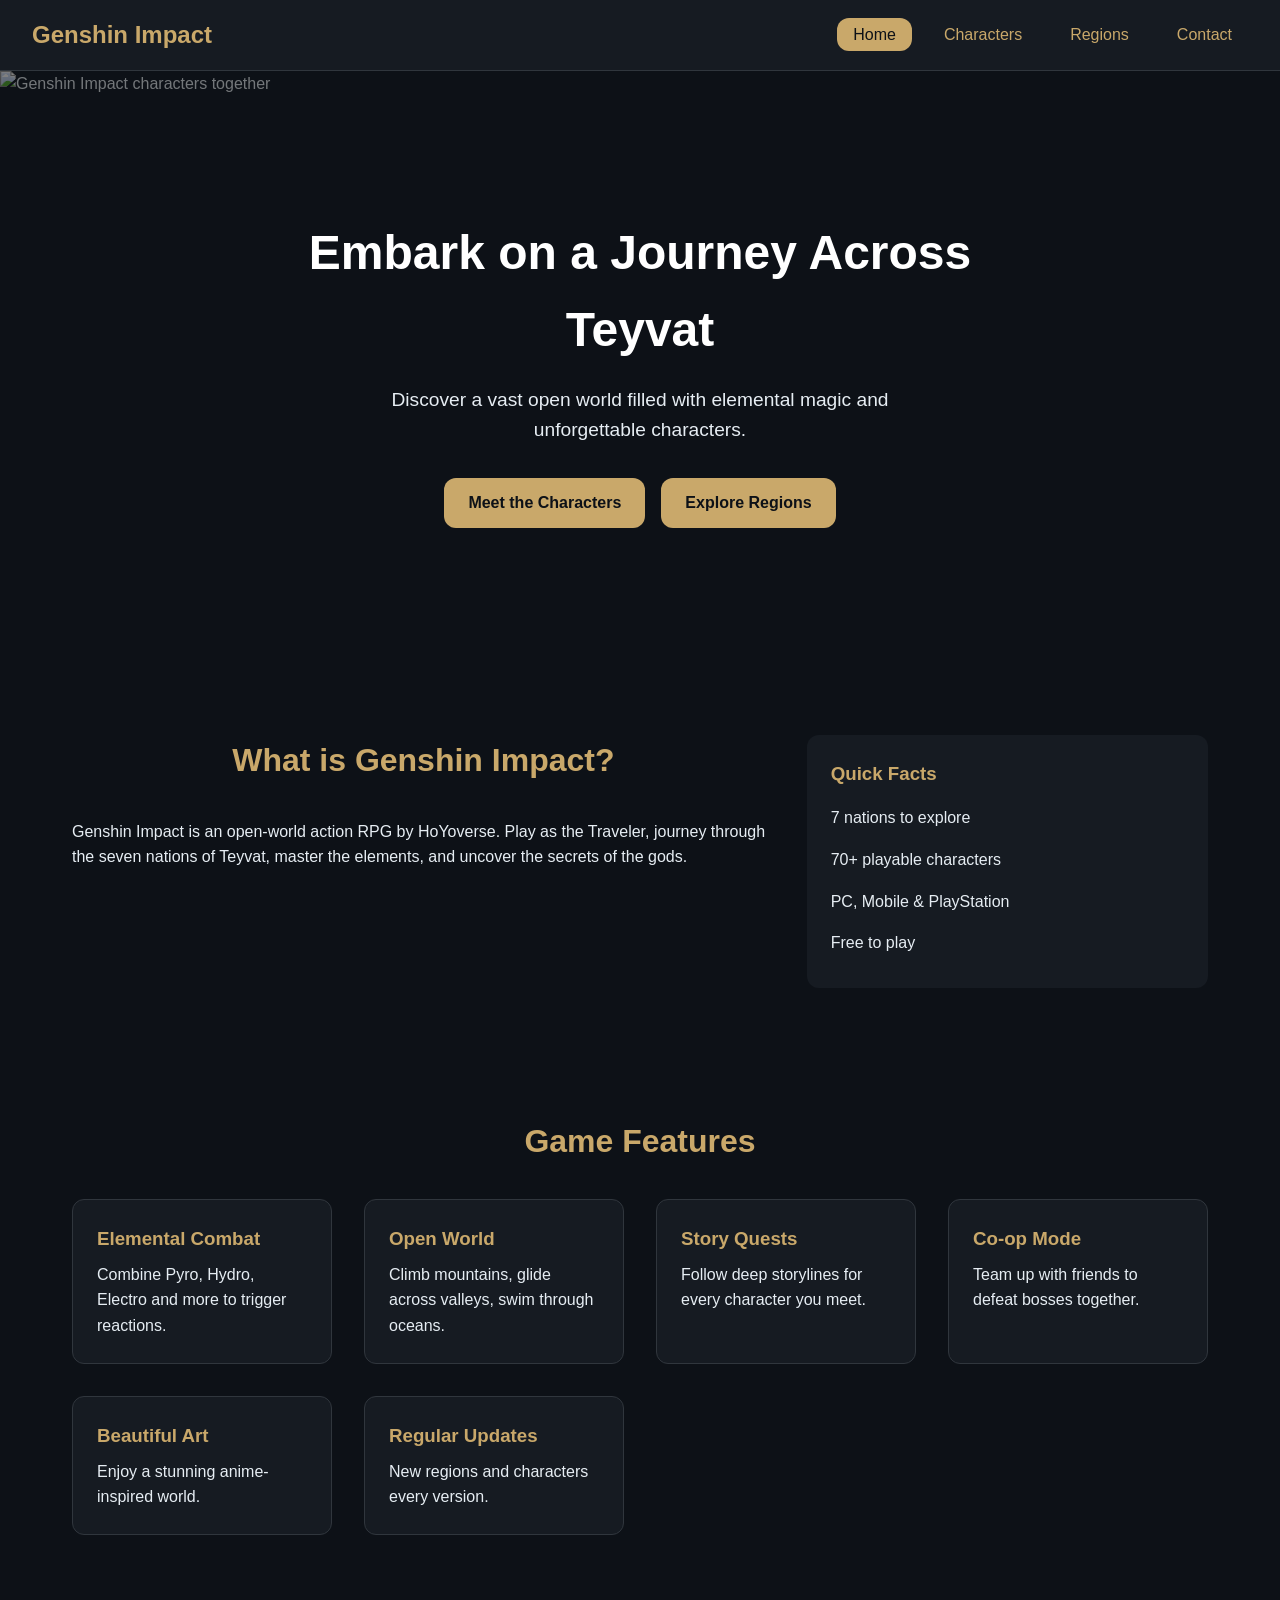
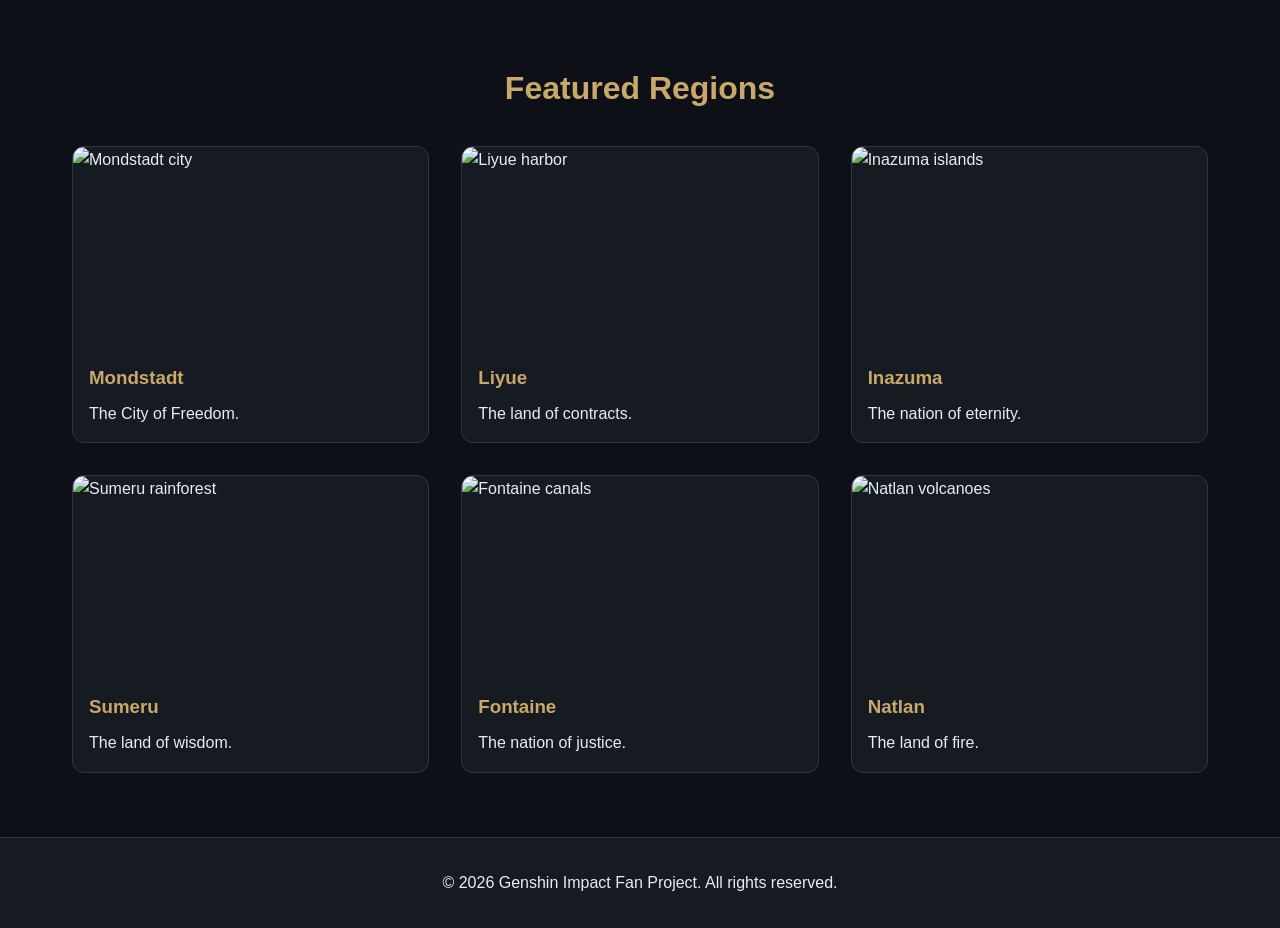
==== index.html @ 7f88b9a2 "Enhance website layout and responsiveness with new CSS styles and HTML structure" ====
<!DOCTYPE html>
<html lang="en">
<head>
  <meta charset="UTF-8" />
  <meta name="viewport" content="width=device-width, initial-scale=1.0" />
  <title>Genshin Impact — Home</title>
  <link rel="stylesheet" href="css/style.css" />
  <link rel="stylesheet" href="css/responsive.css" />
</head>
<body>

  <!-- HEADER + NAV (Flexbox #1) -->
  <header class="site-header">
    <div class="logo">Genshin Impact</div>
    <nav>
      <ul class="nav-list">
        <li><a href="index.html" class="active">Home</a></li>
        <li><a href="characters.html">Characters</a></li>
        <li><a href="regions.html">Regions</a></li>
        <li><a href="contact.html">Contact</a></li>
      </ul>
    </nav>
  </header>

  <main>

    <!-- SECTION 1: HERO (Flexbox #2) -->
    <section class="hero">
      <img src="images/banner.jpg" alt="Genshin Impact characters together" class="hero-img" />
      <div class="hero-content">
        <h1>Embark on a Journey Across Teyvat</h1>
        <p>Discover a vast open world filled with elemental magic and unforgettable characters.</p>
        <div class="hero-buttons">
          <a href="characters.html" class="btn">Meet the Characters</a>
          <a href="regions.html" class="btn">Explore Regions</a>
        </div>
      </div>
    </section>

    <!-- SECTION 2: DESCRIPTION (Article + Aside) -->
    <section class="intro">
      <article>
        <h2>What is Genshin Impact?</h2>
        <p>
          Genshin Impact is an open-world action RPG by HoYoverse. Play as the
          Traveler, journey through the seven nations of Teyvat, master the
          elements, and uncover the secrets of the gods.
        </p>
      </article>
      <aside>
        <h3>Quick Facts</h3>
        <ul>
          <li>7 nations to explore</li>
          <li>70+ playable characters</li>
          <li>PC, Mobile & PlayStation</li>
          <li>Free to play</li>
        </ul>
      </aside>
    </section>

    <!-- SECTION 3: GAME FEATURES (Grid #1 — 6 items) -->
    <section class="features">
      <h2>Game Features</h2>
      <div class="features-grid">
        <article class="card">
          <h3>Elemental Combat</h3>
          <p>Combine Pyro, Hydro, Electro and more to trigger reactions.</p>
        </article>
        <article class="card">
          <h3>Open World</h3>
          <p>Climb mountains, glide across valleys, swim through oceans.</p>
        </article>
        <article class="card">
          <h3>Story Quests</h3>
          <p>Follow deep storylines for every character you meet.</p>
        </article>
        <article class="card">
          <h3>Co-op Mode</h3>
          <p>Team up with friends to defeat bosses together.</p>
        </article>
        <article class="card">
          <h3>Beautiful Art</h3>
          <p>Enjoy a stunning anime-inspired world.</p>
        </article>
        <article class="card">
          <h3>Regular Updates</h3>
          <p>New regions and characters every version.</p>
        </article>
      </div>
    </section>

    <!-- SECTION 4: FEATURED REGIONS (Grid #2 — 6 items) -->
    <section class="regions">
      <h2>Featured Regions</h2>
      <div class="regions-grid">
        <figure class="region-card">
          <img src="images/mondstadt.jpg" alt="Mondstadt city" />
          <figcaption>
            <h3>Mondstadt</h3>
            <p>The City of Freedom.</p>
          </figcaption>
        </figure>
        <figure class="region-card">
          <img src="images/liyue.jpg" alt="Liyue harbor" />
          <figcaption>
            <h3>Liyue</h3>
            <p>The land of contracts.</p>
          </figcaption>
        </figure>
        <figure class="region-card">
          <img src="images/inazuma.jpg" alt="Inazuma islands" />
          <figcaption>
            <h3>Inazuma</h3>
            <p>The nation of eternity.</p>
          </figcaption>
        </figure>
        <figure class="region-card">
          <img src="images/sumeru.jpg" alt="Sumeru rainforest" />
          <figcaption>
            <h3>Sumeru</h3>
            <p>The land of wisdom.</p>
          </figcaption>
        </figure>
        <figure class="region-card">
          <img src="images/fontaine.jpg" alt="Fontaine canals" />
          <figcaption>
            <h3>Fontaine</h3>
            <p>The nation of justice.</p>
          </figcaption>
        </figure>
        <figure class="region-card">
          <img src="images/natlan.jpg" alt="Natlan volcanoes" />
          <figcaption>
            <h3>Natlan</h3>
            <p>The land of fire.</p>
          </figcaption>
        </figure>
      </div>
    </section>

  </main>

  <!-- FOOTER -->
  <footer class="site-footer">
    <p>&copy; 2026 Genshin Impact Fan Project. All rights reserved.</p>
  </footer>

</body>
</html>
---- css/style.css ----
/*home*/
/* Box model */
*,
*::before,
*::after {
  box-sizing: border-box;
  margin: 0;
  padding: 0;
}

:root {
  --bg: #0d1117;
  --surface: #161b22;
  --primary: #c9a86a;
  --text: #e6edf3;
  --radius: 12px;
}

body {
  font-family: 'Segoe UI', sans-serif;
  background: var(--bg);
  color: var(--text);
  line-height: 1.6;
}

img { max-width: 100%; display: block; }

a { color: var(--primary); text-decoration: none; }
a:hover, a:focus { color: #4a9eff; outline: 2px solid #4a9eff; outline-offset: 2px; }

h2 { font-size: 2rem; text-align: center; margin-bottom: 2rem; color: var(--primary); }
h3 { color: var(--primary); margin-bottom: 0.5rem; }

/* HEADER + NAV (Flexbox #1) */
.site-header {
  display: flex;
  justify-content: space-between;
  align-items: center;
  flex-wrap: wrap;
  gap: 1rem;
  padding: 1rem 2rem;
  background: var(--surface);
  border-bottom: 1px solid #30363d;
}

.logo { font-size: 1.5rem; font-weight: bold; color: var(--primary); }

.nav-list { display: flex; gap: 1rem; list-style: none; }

.nav-list a { padding: 0.5rem 1rem; border-radius: var(--radius); }

.nav-list a:hover, .nav-list a:focus, .nav-list a.active {
  background: var(--primary);
  color: var(--bg);
}

/* HERO (Flexbox #2) */
.hero { position: relative; max-height: 600px; overflow: hidden; }

.hero-img { width: 100%; height: 600px; object-fit: cover; filter: brightness(0.5); }

.hero-content {
  position: absolute;
  inset: 0;
  display: flex;
  flex-direction: column;
  justify-content: center;
  align-items: center;
  text-align: center;
  padding: 2rem;
}

.hero-content h1 { font-size: 3rem; color: #fff; margin-bottom: 1rem; max-width: 800px; }
.hero-content p { font-size: 1.2rem; max-width: 600px; margin-bottom: 2rem; }

.hero-buttons {
  display: flex;
  gap: 1rem;
  flex-wrap: wrap;
  justify-content: center;
}

.btn {
  display: inline-block;
  padding: 0.75rem 1.5rem;
  border-radius: var(--radius);
  font-weight: bold;
  background: var(--primary);
  color: var(--bg);
}

.btn:hover, .btn:focus { background: #4a9eff; color: #fff; }

/* INTRO (Flexbox #3) */
.intro {
  display: flex;
  gap: 2rem;
  padding: 4rem 2rem;
  max-width: 1200px;
  margin: 0 auto;
  flex-wrap: wrap;
}

.intro article { flex: 2 1 400px; }

.intro aside {
  flex: 1 1 250px;
  background: var(--surface);
  padding: 1.5rem;
  border-radius: var(--radius);
}

.intro ul { list-style: none; margin-top: 0.5rem; }
.intro li { padding: 0.5rem 0; }

/* FEATURES (Grid #1) */
.features { padding: 4rem 2rem; max-width: 1200px; margin: 0 auto; }

.features-grid {
  display: grid;
  grid-template-columns: repeat(auto-fit, minmax(250px, 1fr));
  gap: 2rem;
}

.card {
  background: var(--surface);
  padding: 1.5rem;
  border-radius: var(--radius);
  border: 1px solid #30363d;
}

/* REGIONS (Grid #2) */
.regions { padding: 4rem 2rem; max-width: 1200px; margin: 0 auto; }

.regions-grid {
  display: grid;
  grid-template-columns: repeat(auto-fit, minmax(280px, 1fr));
  gap: 2rem;
}

.region-card {
  background: var(--surface);
  border-radius: var(--radius);
  overflow: hidden;
  border: 1px solid #30363d;
}

.region-card img { width: 100%; height: 200px; object-fit: cover; }
.region-card figcaption { padding: 1rem; }

/* FOOTER */
.site-footer {
  text-align: center;
  padding: 2rem;
  background: var(--surface);
  border-top: 1px solid #30363d;
}
---- css/responsive.css ----
@media (max-width: 900px) {
  .hero-content h1 { font-size: 2.2rem; }
  .hero-img { height: 450px; }
  .intro { flex-direction: column; }
}

@media (max-width: 600px) {
  .site-header { flex-direction: column; align-items: flex-start; }
  .nav-list { flex-direction: column; width: 100%; }
  .hero-content h1 { font-size: 1.6rem; }
  .hero-img { height: 350px; }
  .hero-buttons { flex-direction: column; width: 100%; }
  .btn { width: 100%; text-align: center; }
  .features-grid, .regions-grid { grid-template-columns: 1fr; }
}
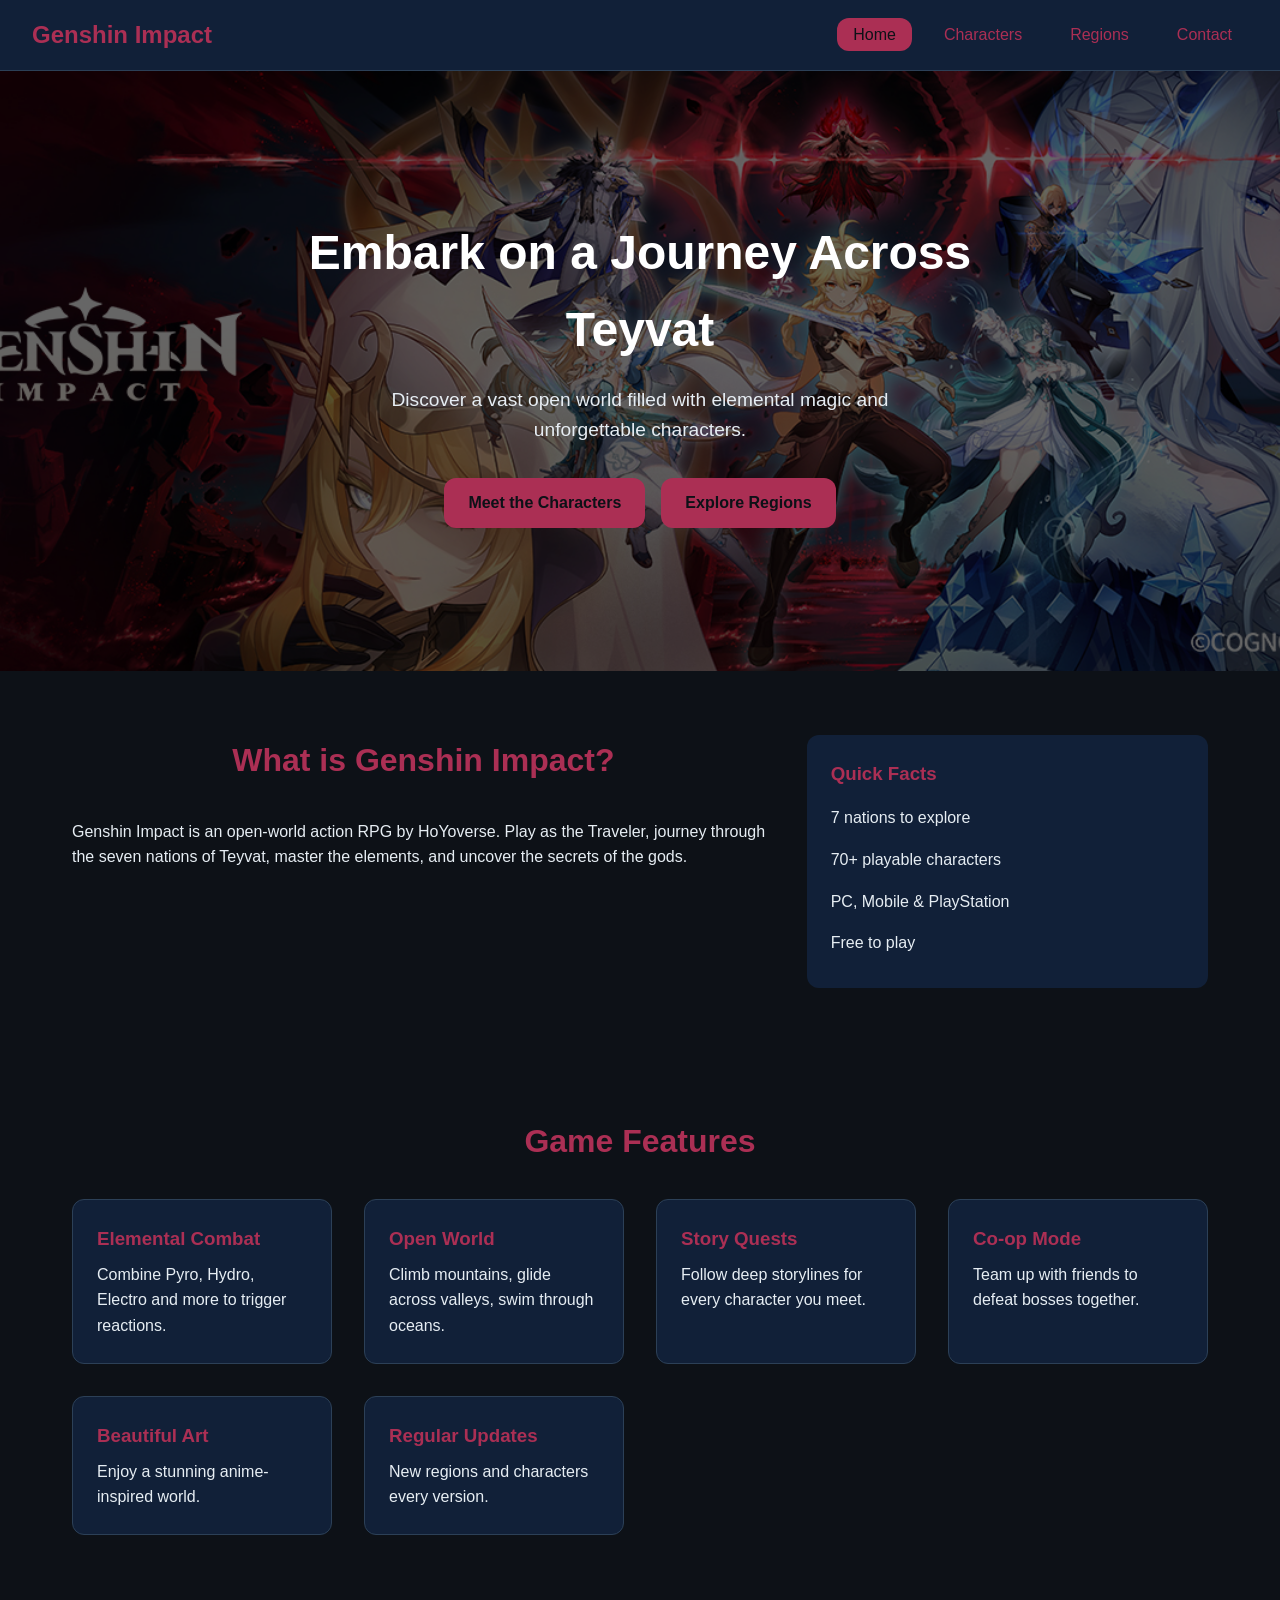
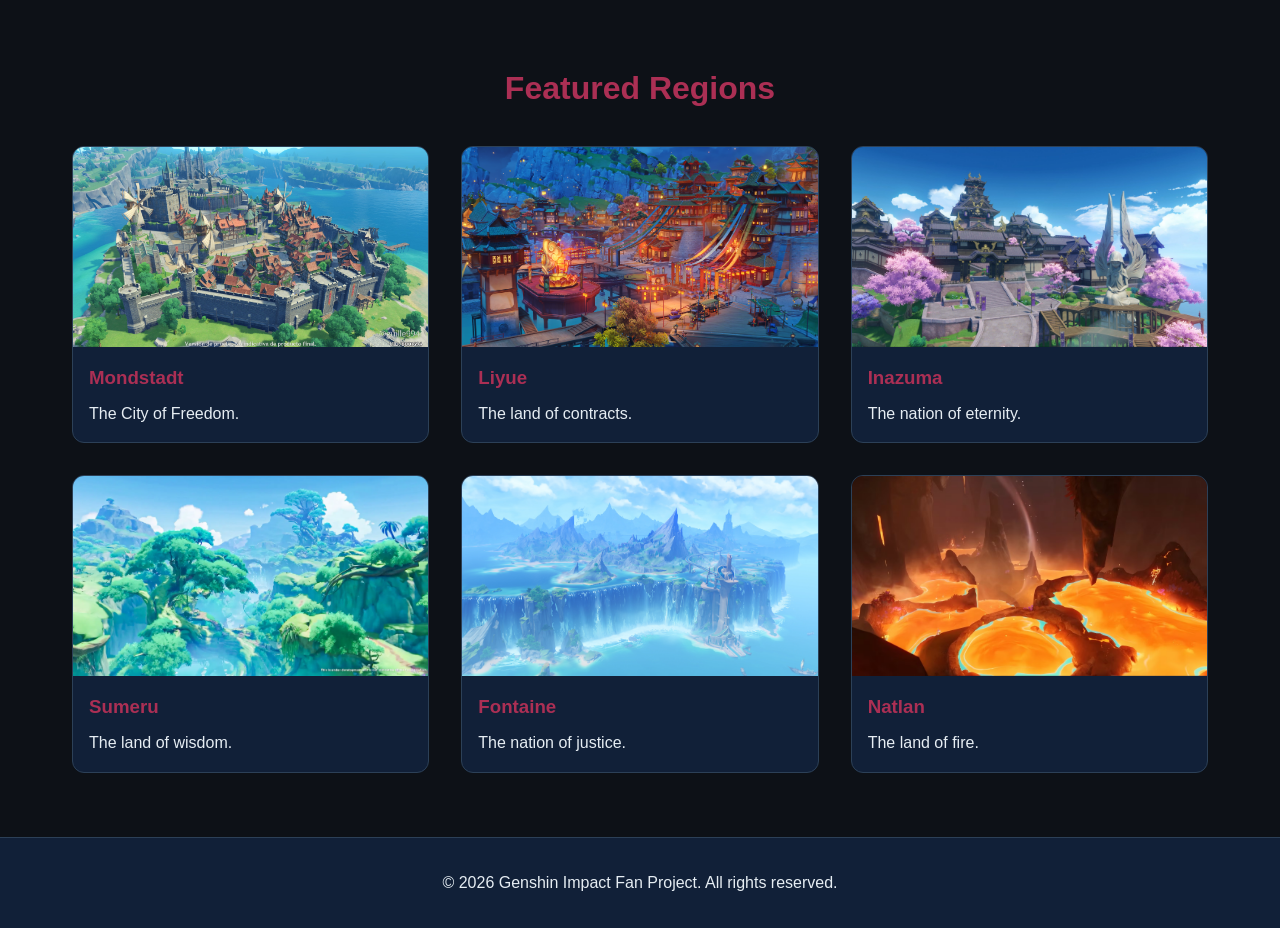
==== commit 261e2c1a: "Refactor code structure for improved readability and maintainability" ====
--- a/index.html
+++ b/index.html
@@ -1,5 +1,5 @@
 <!DOCTYPE html>
-<html lang="en">
+<html>
 <head>
   <meta charset="UTF-8" />
   <meta name="viewport" content="width=device-width, initial-scale=1.0" />
@@ -9,7 +9,7 @@
 </head>
 <body>
 
-  <!-- HEADER + NAV (Flexbox #1) -->
+ 
   <header class="site-header">
     <div class="logo">Genshin Impact</div>
     <nav>
@@ -24,9 +24,9 @@
 
   <main>
 
-    <!-- SECTION 1: HERO (Flexbox #2) -->
+ 
     <section class="hero">
-      <img src="images/banner.jpg" alt="Genshin Impact characters together" class="hero-img" />
+      <img src="images/banner.jpeg" alt="Genshin Impact characters together" class="hero-img" />
       <div class="hero-content">
         <h1>Embark on a Journey Across Teyvat</h1>
         <p>Discover a vast open world filled with elemental magic and unforgettable characters.</p>
@@ -37,7 +37,7 @@
       </div>
     </section>
 
-    <!-- SECTION 2: DESCRIPTION (Article + Aside) -->
+
     <section class="intro">
       <article>
         <h2>What is Genshin Impact?</h2>
@@ -58,7 +58,7 @@
       </aside>
     </section>
 
-    <!-- SECTION 3: GAME FEATURES (Grid #1 — 6 items) -->
+
     <section class="features">
       <h2>Game Features</h2>
       <div class="features-grid">
@@ -89,12 +89,12 @@
       </div>
     </section>
 
-    <!-- SECTION 4: FEATURED REGIONS (Grid #2 — 6 items) -->
+
     <section class="regions">
       <h2>Featured Regions</h2>
       <div class="regions-grid">
         <figure class="region-card">
-          <img src="images/mondstadt.jpg" alt="Mondstadt city" />
+          <img src="images/mondstadt.png" alt="Mondstadt city" />
           <figcaption>
             <h3>Mondstadt</h3>
             <p>The City of Freedom.</p>
--- a/css/style.css
+++ b/css/style.css
@@ -1,37 +1,26 @@
 /*home*/
-/* Box model */
-*,
-*::before,
-*::after {
+* {
   box-sizing: border-box;
   margin: 0;
   padding: 0;
 }
 
-:root {
-  --bg: #0d1117;
-  --surface: #161b22;
-  --primary: #c9a86a;
-  --text: #e6edf3;
-  --radius: 12px;
-}
-
 body {
   font-family: 'Segoe UI', sans-serif;
-  background: var(--bg);
-  color: var(--text);
+  background: #0d1117;
+  color: #e6edf3;
   line-height: 1.6;
 }
 
 img { max-width: 100%; display: block; }
 
-a { color: var(--primary); text-decoration: none; }
-a:hover, a:focus { color: #4a9eff; outline: 2px solid #4a9eff; outline-offset: 2px; }
+a { color: #ab2f54; text-decoration: none; }
+a:hover, a:focus { color: #133a67; outline: 2px solid #02234a; outline-offset: 2px; }
 
-h2 { font-size: 2rem; text-align: center; margin-bottom: 2rem; color: var(--primary); }
-h3 { color: var(--primary); margin-bottom: 0.5rem; }
+h2 { font-size: 2rem; text-align: center; margin-bottom: 2rem; color: #ab2f54; }
+h3 { color: #ab2f54; margin-bottom: 0.5rem; }
 
-/* HEADER + NAV (Flexbox #1) */
+
 .site-header {
   display: flex;
   justify-content: space-between;
@@ -39,25 +28,30 @@
   flex-wrap: wrap;
   gap: 1rem;
   padding: 1rem 2rem;
-  background: var(--surface);
-  border-bottom: 1px solid #30363d;
+  background: #112038;
+  border-bottom: 1px solid #2c4057;
 }
 
-.logo { font-size: 1.5rem; font-weight: bold; color: var(--primary); }
+.logo { font-size: 1.5rem; font-weight: bold; color: #ab2f54; }
 
 .nav-list { display: flex; gap: 1rem; list-style: none; }
 
-.nav-list a { padding: 0.5rem 1rem; border-radius: var(--radius); }
+.nav-list a { padding: 0.5rem 1rem; border-radius: 12px; }
 
 .nav-list a:hover, .nav-list a:focus, .nav-list a.active {
-  background: var(--primary);
-  color: var(--bg);
+  background: #ab2f54;
+  color: #0d1117;
 }
 
-/* HERO (Flexbox #2) */
+
 .hero { position: relative; max-height: 600px; overflow: hidden; }
 
-.hero-img { width: 100%; height: 600px; object-fit: cover; filter: brightness(0.5); }
+.hero-img {
+  width: 100%;
+  height: 600px;
+  object-fit: cover;
+  filter: brightness(0.4);
+}
 
 .hero-content {
   position: absolute;
@@ -83,15 +77,15 @@
 .btn {
   display: inline-block;
   padding: 0.75rem 1.5rem;
-  border-radius: var(--radius);
+  border-radius: 12px;
   font-weight: bold;
-  background: var(--primary);
-  color: var(--bg);
+  background: #ab2f54;
+  color: #0d1117;
 }
 
 .btn:hover, .btn:focus { background: #4a9eff; color: #fff; }
 
-/* INTRO (Flexbox #3) */
+
 .intro {
   display: flex;
   gap: 2rem;
@@ -105,15 +99,15 @@
 
 .intro aside {
   flex: 1 1 250px;
-  background: var(--surface);
+  background: #112038;
   padding: 1.5rem;
-  border-radius: var(--radius);
+  border-radius: 12px;
 }
 
 .intro ul { list-style: none; margin-top: 0.5rem; }
 .intro li { padding: 0.5rem 0; }
 
-/* FEATURES (Grid #1) */
+
 .features { padding: 4rem 2rem; max-width: 1200px; margin: 0 auto; }
 
 .features-grid {
@@ -123,13 +117,13 @@
 }
 
 .card {
-  background: var(--surface);
+  background: #112038;
   padding: 1.5rem;
-  border-radius: var(--radius);
-  border: 1px solid #30363d;
+  border-radius: 12px;
+  border: 1px solid #2c4057;
 }
 
-/* REGIONS (Grid #2) */
+
 .regions { padding: 4rem 2rem; max-width: 1200px; margin: 0 auto; }
 
 .regions-grid {
@@ -139,19 +133,20 @@
 }
 
 .region-card {
-  background: var(--surface);
-  border-radius: var(--radius);
+  background: #112038;
+  border-radius: 12px;
   overflow: hidden;
-  border: 1px solid #30363d;
+  border: 1px solid #2c4057;
 }
 
 .region-card img { width: 100%; height: 200px; object-fit: cover; }
 .region-card figcaption { padding: 1rem; }
 
-/* FOOTER */
+
 .site-footer {
   text-align: center;
   padding: 2rem;
-  background: var(--surface);
-  border-top: 1px solid #30363d;
-}+  background: #112038;
+  border-top: 1px solid #2c4057;
+}
+/*home*/
--- a/css/responsive.css
+++ b/css/responsive.css
@@ -1,3 +1,4 @@
+/*home*/
 @media (max-width: 900px) {
   .hero-content h1 { font-size: 2.2rem; }
   .hero-img { height: 450px; }
@@ -12,4 +13,5 @@
   .hero-buttons { flex-direction: column; width: 100%; }
   .btn { width: 100%; text-align: center; }
   .features-grid, .regions-grid { grid-template-columns: 1fr; }
-}+}
+/*home*/
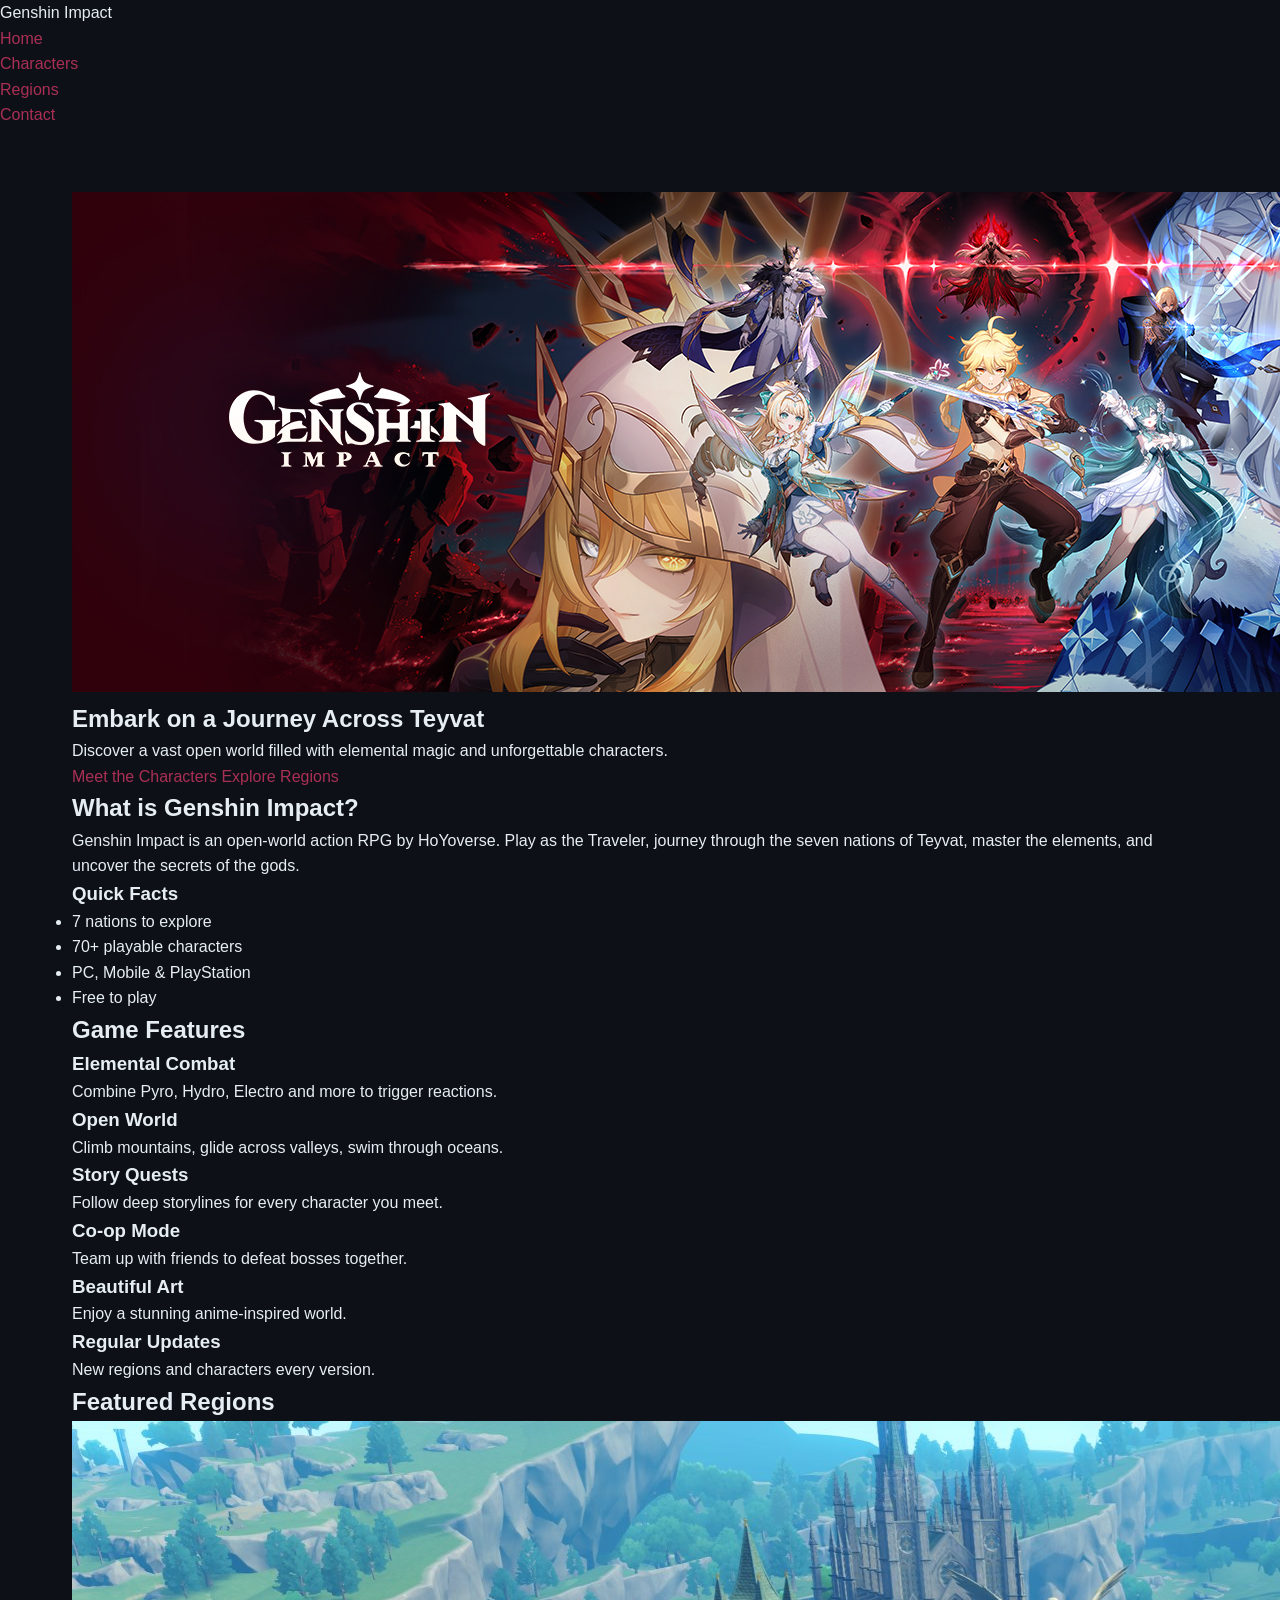
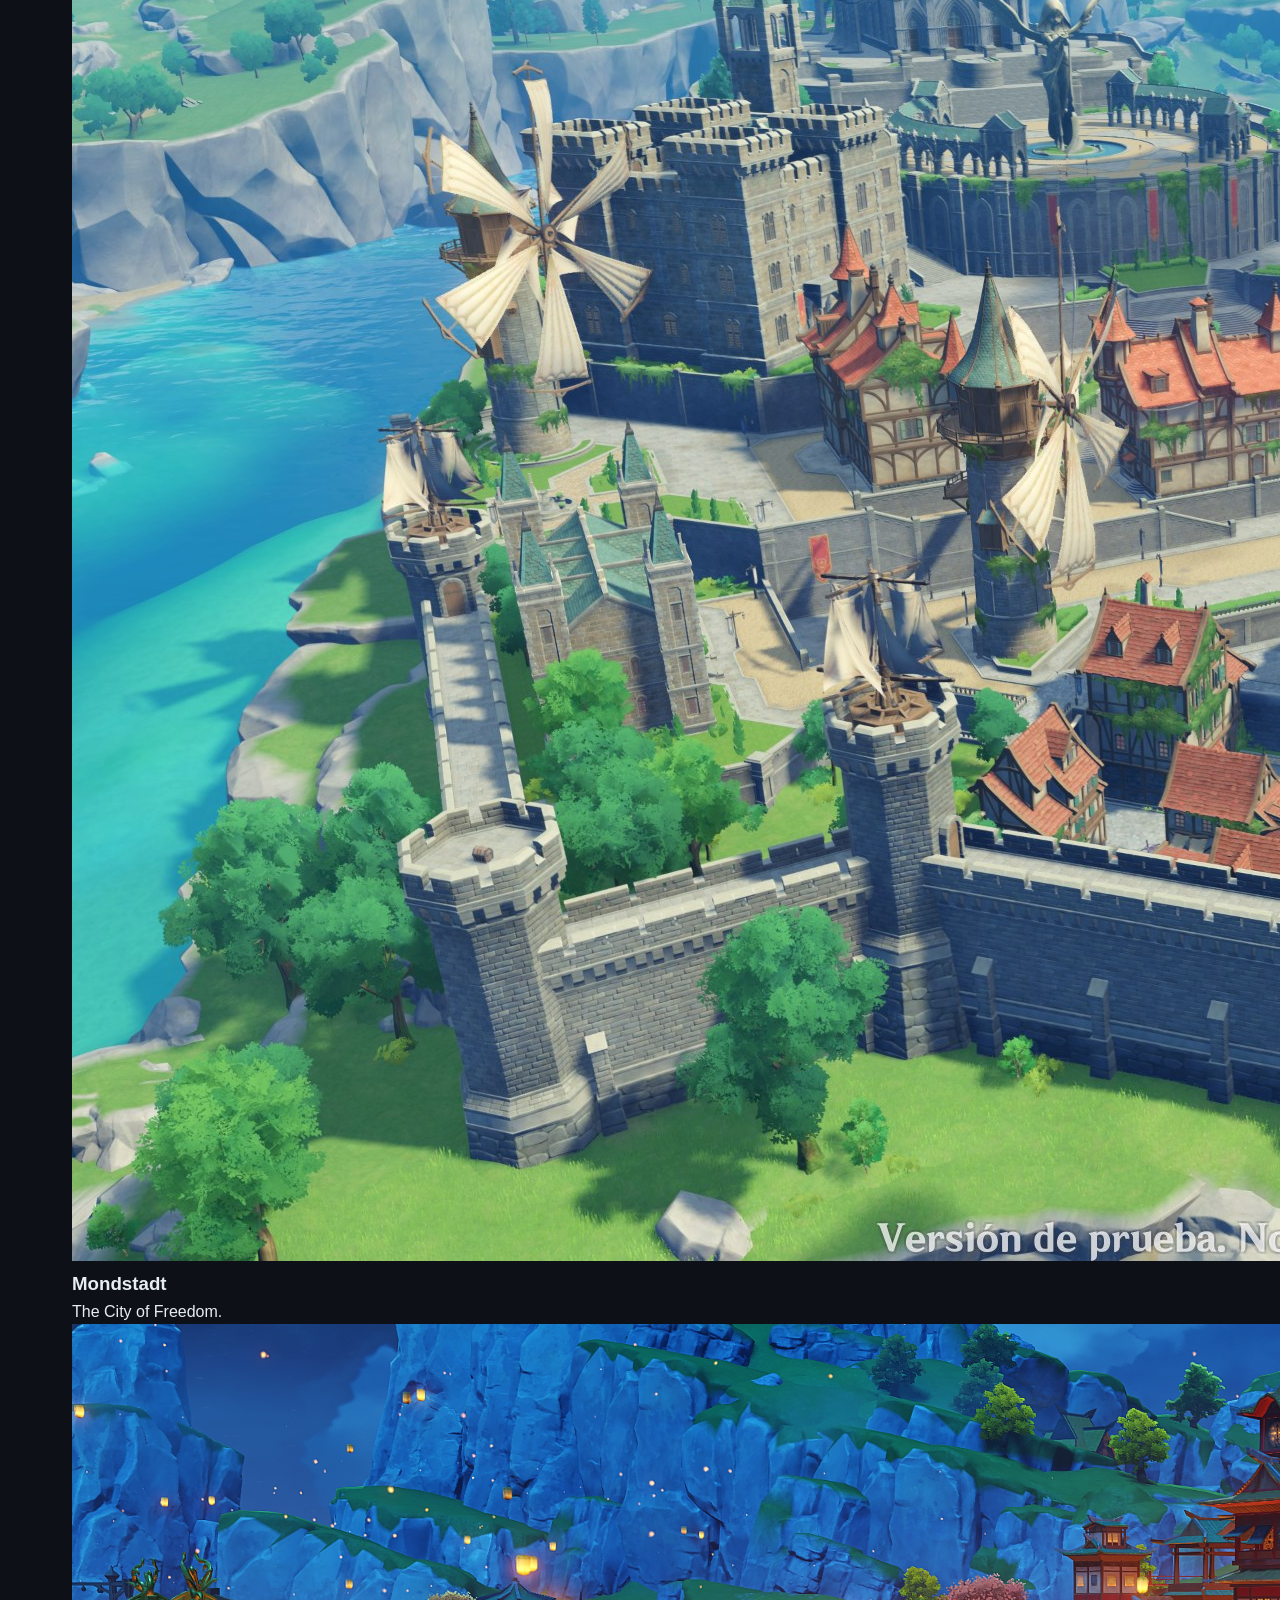
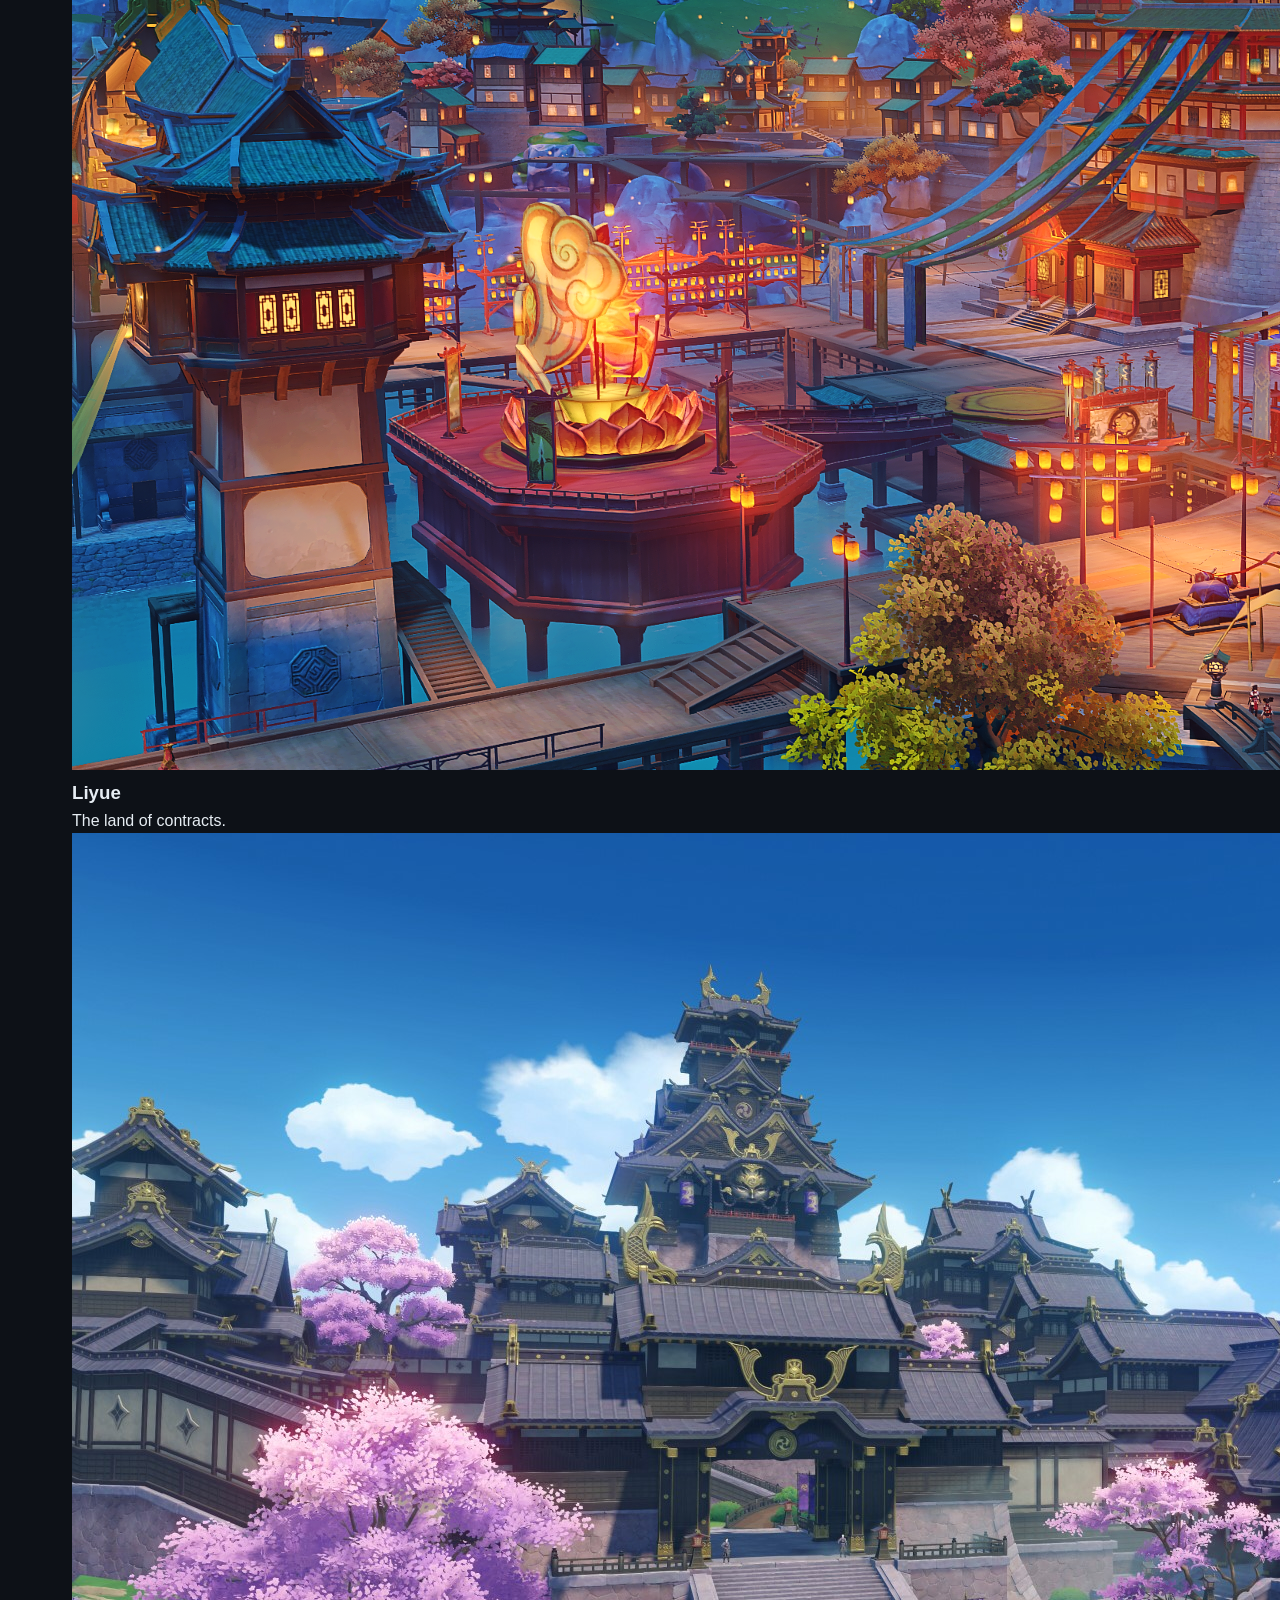
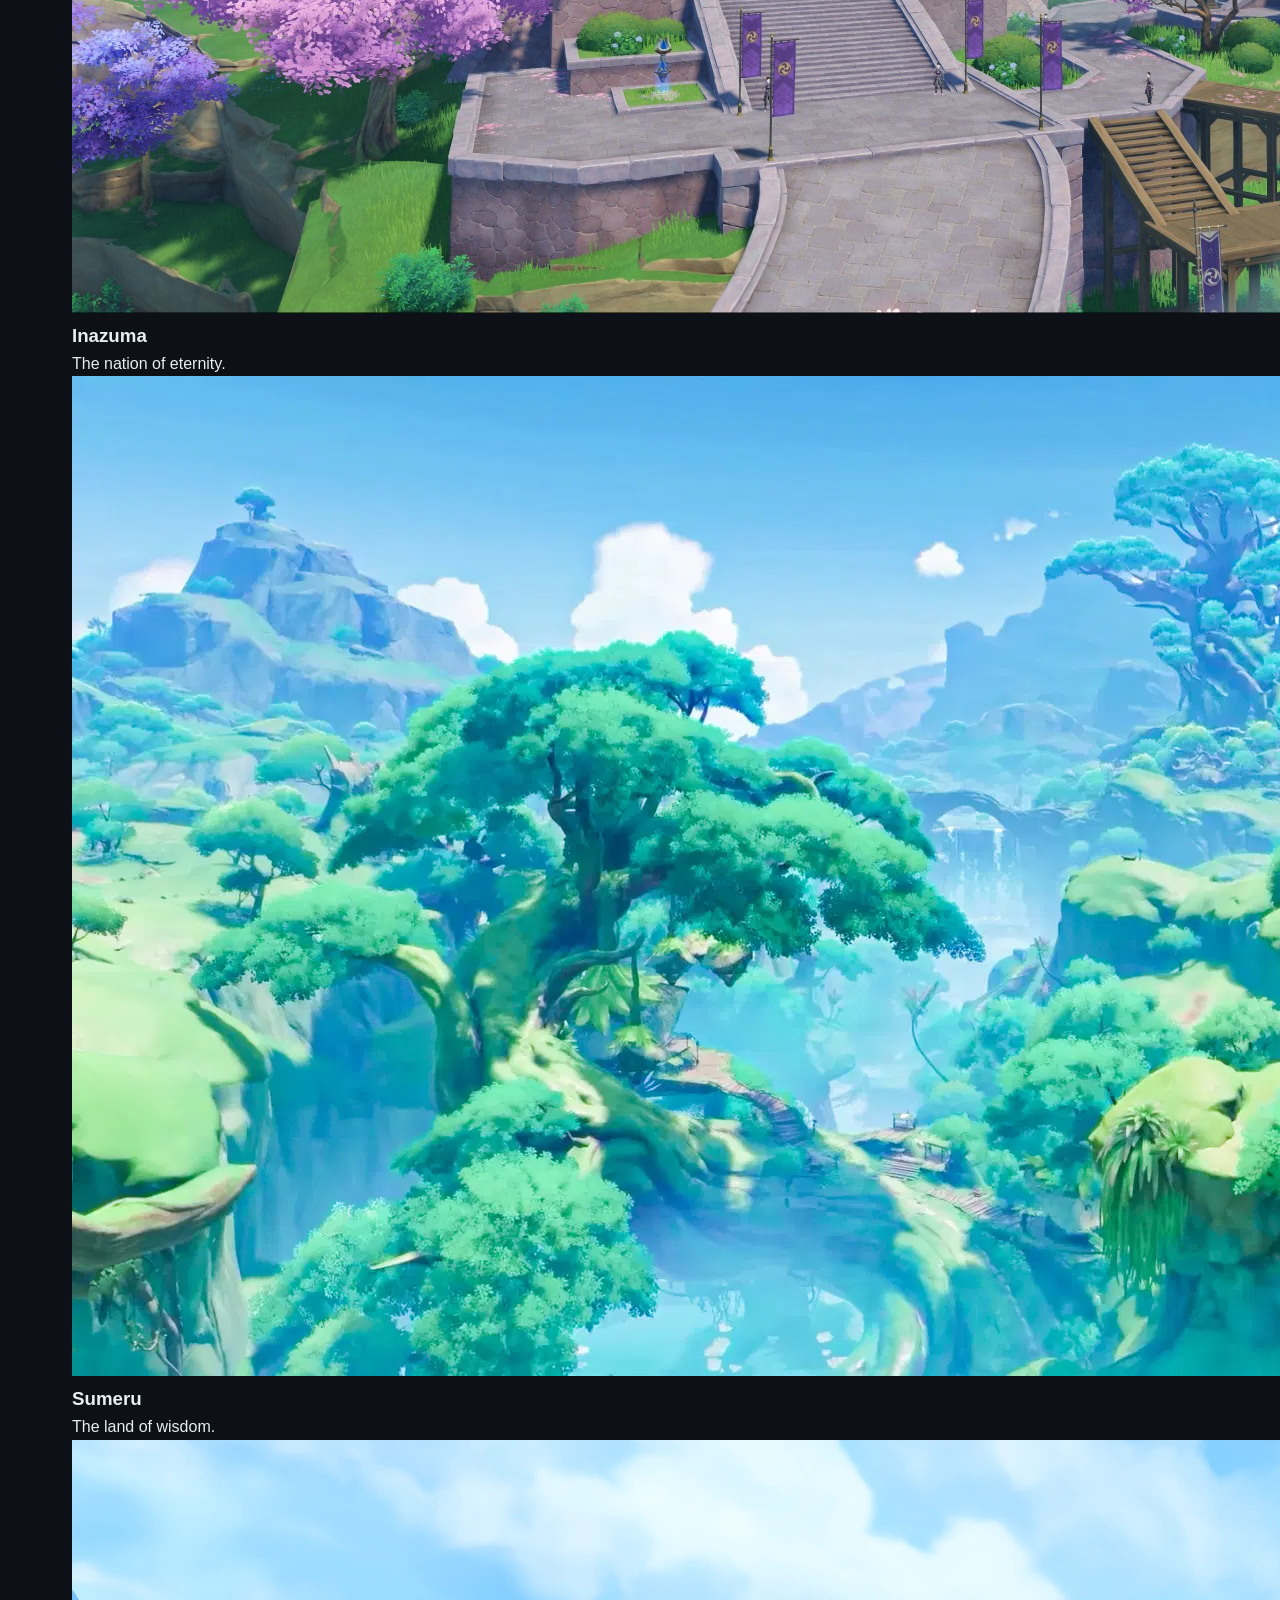
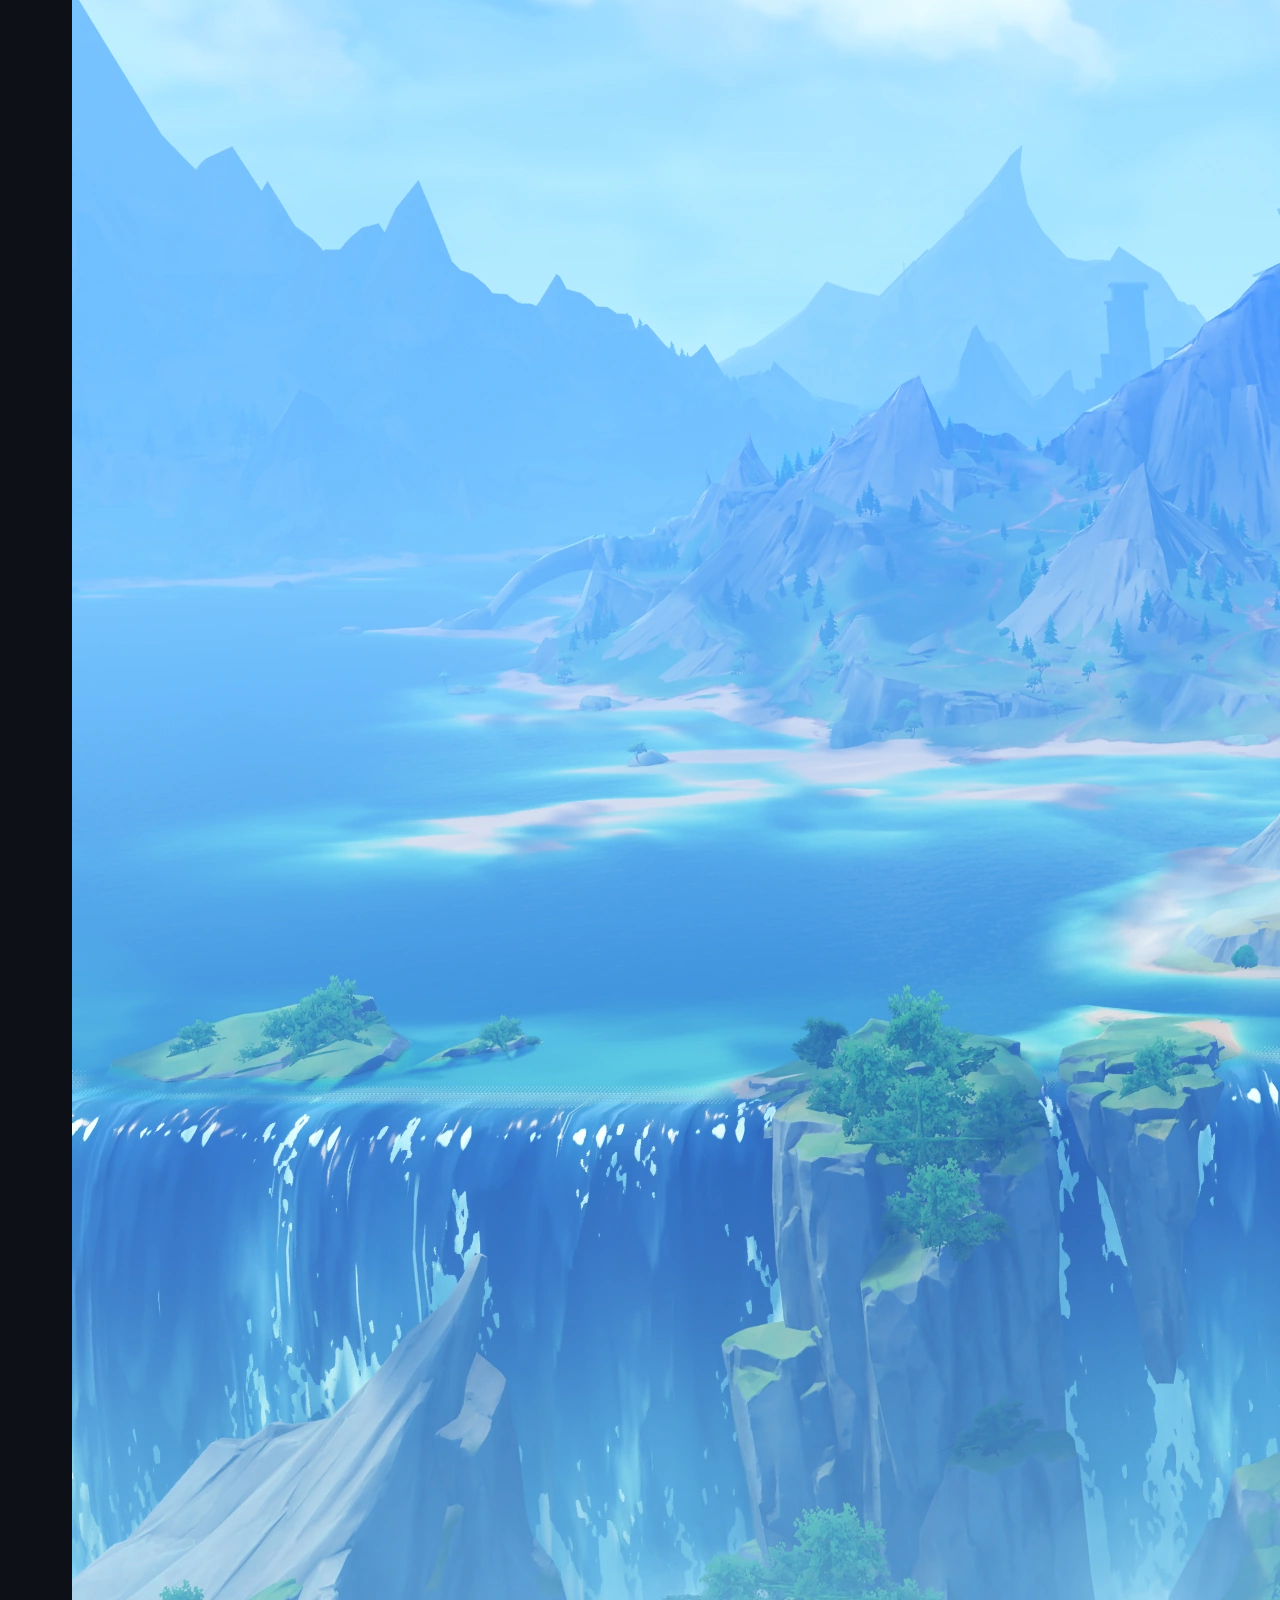
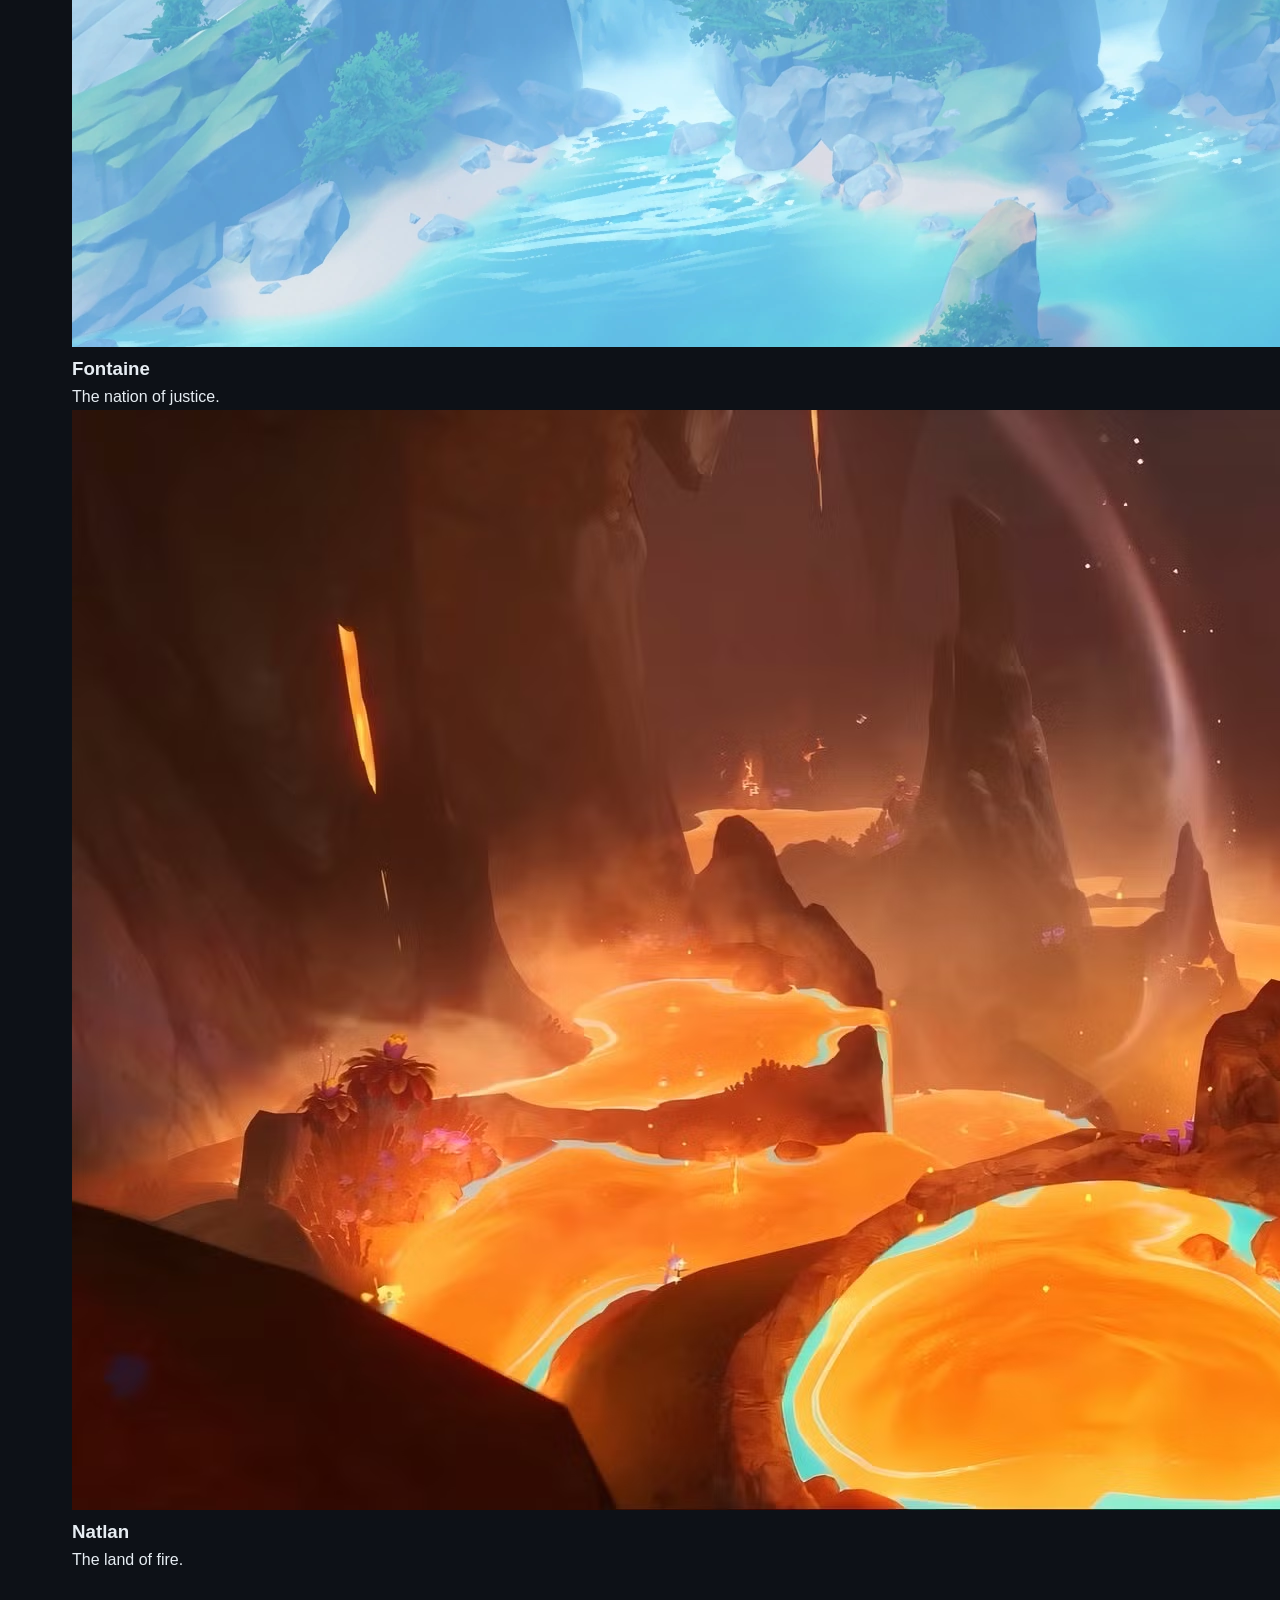
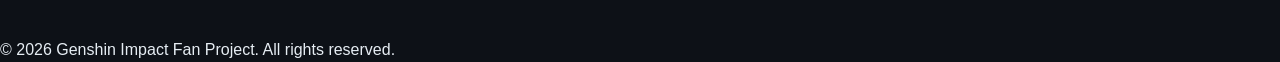
==== commit 02209a2e: "fix: update contact link to point to guides page" ====
--- a/index.html
+++ b/index.html
@@ -17,7 +17,7 @@
         <li><a href="index.html" class="active">Home</a></li>
         <li><a href="characters.html">Characters</a></li>
         <li><a href="regions.html">Regions</a></li>
-        <li><a href="contact.html">Contact</a></li>
+        <li><a href="guides.html">Contact</a></li>
       </ul>
     </nav>
   </header>
@@ -140,7 +140,7 @@
 
   </main>
 
-  <!-- FOOTER -->
+  
   <footer class="site-footer">
     <p>&copy; 2026 Genshin Impact Fan Project. All rights reserved.</p>
   </footer>
--- a/css/style.css
+++ b/css/style.css
@@ -1,152 +1,248 @@
-/*home*/
 * {
-  box-sizing: border-box;
   margin: 0;
   padding: 0;
+  box-sizing: border-box;
 }
 
 body {
   font-family: 'Segoe UI', sans-serif;
-  background: #0d1117;
+  background-color: #0d1117;
   color: #e6edf3;
   line-height: 1.6;
 }
 
-img { max-width: 100%; display: block; }
-
-a { color: #ab2f54; text-decoration: none; }
-a:hover, a:focus { color: #133a67; outline: 2px solid #02234a; outline-offset: 2px; }
-
-h2 { font-size: 2rem; text-align: center; margin-bottom: 2rem; color: #ab2f54; }
-h3 { color: #ab2f54; margin-bottom: 0.5rem; }
-
-
-.site-header {
+a {
+  text-decoration: none;
+  color: #ab2f54;
+}
+
+a:hover,
+a:focus {
+  color: #133a67;
+  outline: 2px solid #02234a;
+  outline-offset: 2px;
+}
+
+/* Шапка (Header) */
+.main-header {
   display: flex;
   justify-content: space-between;
   align-items: center;
   flex-wrap: wrap;
   gap: 1rem;
   padding: 1rem 2rem;
-  background: #112038;
+  background-color: #112038;
   border-bottom: 1px solid #2c4057;
 }
 
-.logo { font-size: 1.5rem; font-weight: bold; color: #ab2f54; }
-
-.nav-list { display: flex; gap: 1rem; list-style: none; }
-
-.nav-list a { padding: 0.5rem 1rem; border-radius: 12px; }
-
-.nav-list a:hover, .nav-list a:focus, .nav-list a.active {
+.logo h2 {
+  font-size: 1.5rem;
+  font-weight: bold;
+  color: #ab2f54;
+}
+
+.logo h2 span {
+  color: #e6edf3;
+}
+
+.nav-menu {
+  display: flex;
+  gap: 1rem;
+}
+
+.nav-menu a {
+  padding: 0.5rem 1rem;
+  border-radius: 12px;
+  font-weight: bold;
+  color: #e6edf3;
+  transition: background 0.3s ease, color 0.3s ease;
+}
+
+.nav-menu a:hover,
+.nav-menu a:focus,
+.nav-menu a.active {
   background: #ab2f54;
   color: #0d1117;
 }
 
-
-.hero { position: relative; max-height: 600px; overflow: hidden; }
-
-.hero-img {
-  width: 100%;
-  height: 600px;
-  object-fit: cover;
-  filter: brightness(0.4);
-}
-
-.hero-content {
-  position: absolute;
-  inset: 0;
-  display: flex;
-  flex-direction: column;
-  justify-content: center;
-  align-items: center;
-  text-align: center;
-  padding: 2rem;
-}
-
-.hero-content h1 { font-size: 3rem; color: #fff; margin-bottom: 1rem; max-width: 800px; }
-.hero-content p { font-size: 1.2rem; max-width: 600px; margin-bottom: 2rem; }
-
-.hero-buttons {
-  display: flex;
-  gap: 1rem;
-  flex-wrap: wrap;
-  justify-content: center;
-}
-
-.btn {
-  display: inline-block;
-  padding: 0.75rem 1.5rem;
-  border-radius: 12px;
-  font-weight: bold;
-  background: #ab2f54;
-  color: #0d1117;
-}
-
-.btn:hover, .btn:focus { background: #4a9eff; color: #fff; }
-
-
-.intro {
-  display: flex;
-  gap: 2rem;
+/* Основной контент */
+main {
   padding: 4rem 2rem;
   max-width: 1200px;
   margin: 0 auto;
+}
+
+/* Фильтры */
+.filter-section {
+  text-align: center;
+  margin-bottom: 2rem;
+}
+
+.filter-section h1 {
+  font-size: 2rem;
+  margin-bottom: 1rem;
+  color: #ab2f54;
+}
+
+.filter-section p {
+  color: #e6edf3;
+  margin-bottom: 2rem;
+  font-size: 1.2rem;
+}
+
+.filter-bar {
+  display: flex;
+  justify-content: center;
+  gap: 1rem;
   flex-wrap: wrap;
 }
 
-.intro article { flex: 2 1 400px; }
-
-.intro aside {
-  flex: 1 1 250px;
-  background: #112038;
-  padding: 1.5rem;
-  border-radius: 12px;
-}
-
-.intro ul { list-style: none; margin-top: 0.5rem; }
-.intro li { padding: 0.5rem 0; }
-
-
-.features { padding: 4rem 2rem; max-width: 1200px; margin: 0 auto; }
-
-.features-grid {
-  display: grid;
-  grid-template-columns: repeat(auto-fit, minmax(250px, 1fr));
-  gap: 2rem;
-}
-
-.card {
-  background: #112038;
-  padding: 1.5rem;
-  border-radius: 12px;
+.filter-btn {
+  padding: 0.75rem 1.5rem;
+  background-color: #112038;
   border: 1px solid #2c4057;
-}
-
-
-.regions { padding: 4rem 2rem; max-width: 1200px; margin: 0 auto; }
-
-.regions-grid {
+  color: #e6edf3;
+  border-radius: 12px;
+  cursor: pointer;
+  font-weight: bold;
+  transition: all 0.25s ease;
+}
+
+.filter-btn:hover,
+.filter-btn:focus,
+.filter-btn.active {
+  background-color: #ab2f54;
+  color: #0d1117;
+  border-color: #ab2f54;
+}
+
+
+.character-grid {
   display: grid;
   grid-template-columns: repeat(auto-fit, minmax(280px, 1fr));
   gap: 2rem;
 }
 
-.region-card {
-  background: #112038;
+.char-card {
+  background-color: #112038;
   border-radius: 12px;
   overflow: hidden;
   border: 1px solid #2c4057;
-}
-
-.region-card img { width: 100%; height: 200px; object-fit: cover; }
-.region-card figcaption { padding: 1rem; }
-
-
-.site-footer {
+  transition: transform 0.3s ease, box-shadow 0.3s ease;
+}
+
+.char-card:hover {
+  transform: translateY(-6px);
+  box-shadow: 0 10px 20px rgba(0, 0, 0, 0.5);
+}
+
+.char-card img {
+  width: 100%;
+  height: 200px;
+  object-fit: contain;
+  object-position: center;
+}
+
+.char-info {
+  padding: 1.5rem;
+  position: relative;
+}
+
+.char-info h3 {
+  margin: 0.5rem 0;
+  font-size: 1.4rem;
+  color: #ab2f54;
+}
+
+.char-info p {
+  font-size: 0.95rem;
+  color: #e6edf3;
+}
+
+.char-info small {
+  display: block;
+  margin-top: 0.5rem;
+  color: #a0a8b6;
+}
+
+/* Значки стихий (Badges) */
+.badge {
+  padding: 0.25rem 0.5rem;
+  border-radius: 6px;
+  font-size: 0.75rem;
+  font-weight: bold;
+  text-transform: uppercase;
+}
+
+.badge.pyro {
+  background-color: #dc462f;
+  color: #fff;
+}
+.badge.hydro {
+  background-color: #5c95d6;
+  color: #fff;
+}
+.badge.anemo {
+  background-color: #2ab184;
+  color: #fff;
+}
+.badge.geo {
+  background-color: #ecac34;
+  color: #fff;
+}
+.badge.cryo {
+  background-color: #70d7f9;
+  color: #101820;
+}
+.badge.dendro {
+  background-color: #7fc935;
+  color: #fff;
+}
+.badge.electro {
+  background-color: #9c4ce2;
+  color: #fff;
+}
+
+/* Резонанс стихий */
+.elemental-resonance {
+  margin-top: 4rem;
+  padding-top: 2rem;
+  border-top: 1px solid #2c4057;
+}
+
+.elemental-resonance h2 {
+  font-size: 2rem;
+  text-align: center;
+  margin-bottom: 2rem;
+  color: #ab2f54;
+}
+
+.synergy-container {
+  display: flex;
+  gap: 2rem;
+  flex-wrap: wrap;
+}
+
+.synergy-box {
+  flex: 1 1 250px;
+  background-color: #112038;
+  padding: 1.5rem;
+  border-radius: 12px;
+  border: 1px solid #2c4057;
+  border-left: 4px solid #ab2f54;
+}
+
+.synergy-box h4 {
+  margin-bottom: 0.5rem;
+  color: #ab2f54;
+}
+
+
+.main-footer {
   text-align: center;
   padding: 2rem;
-  background: #112038;
+  background-color: #112038;
   border-top: 1px solid #2c4057;
-}
-/*home*/+  color: #e6edf3;
+  font-size: 0.9rem;
+}
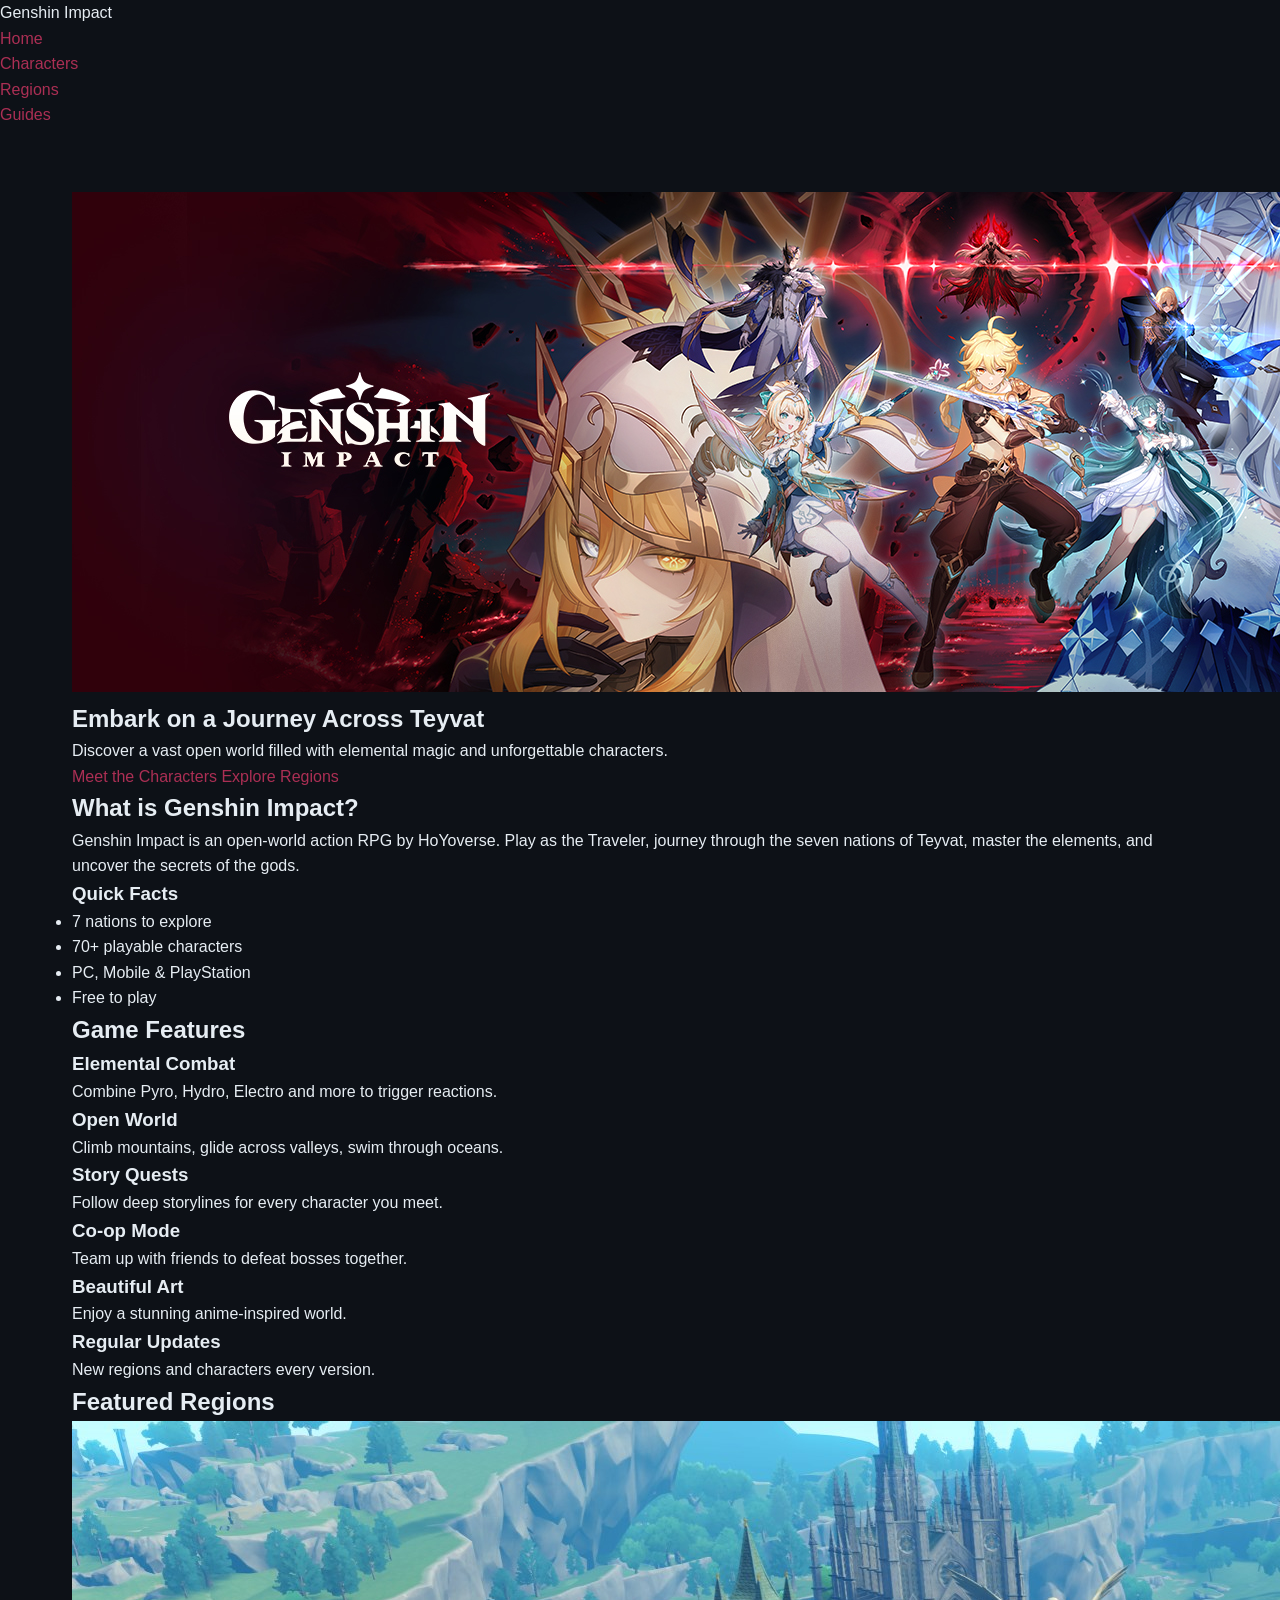
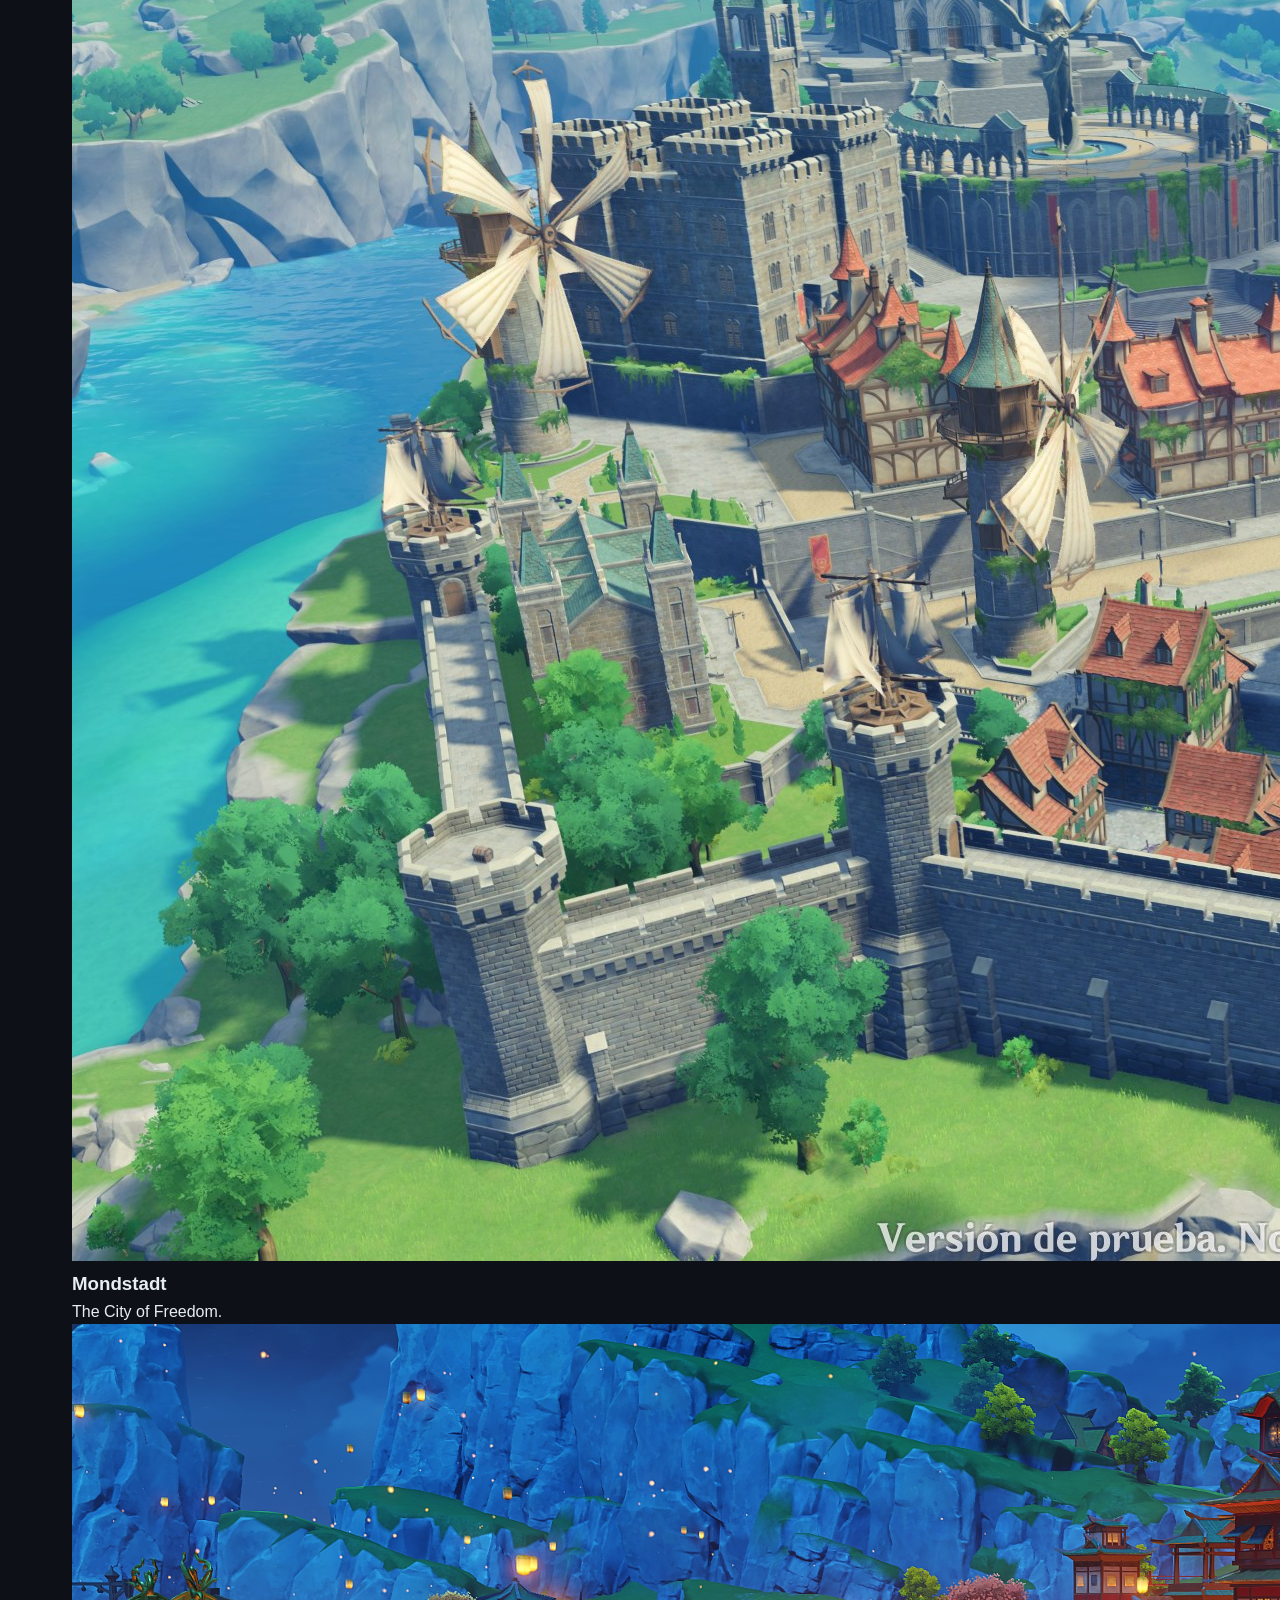
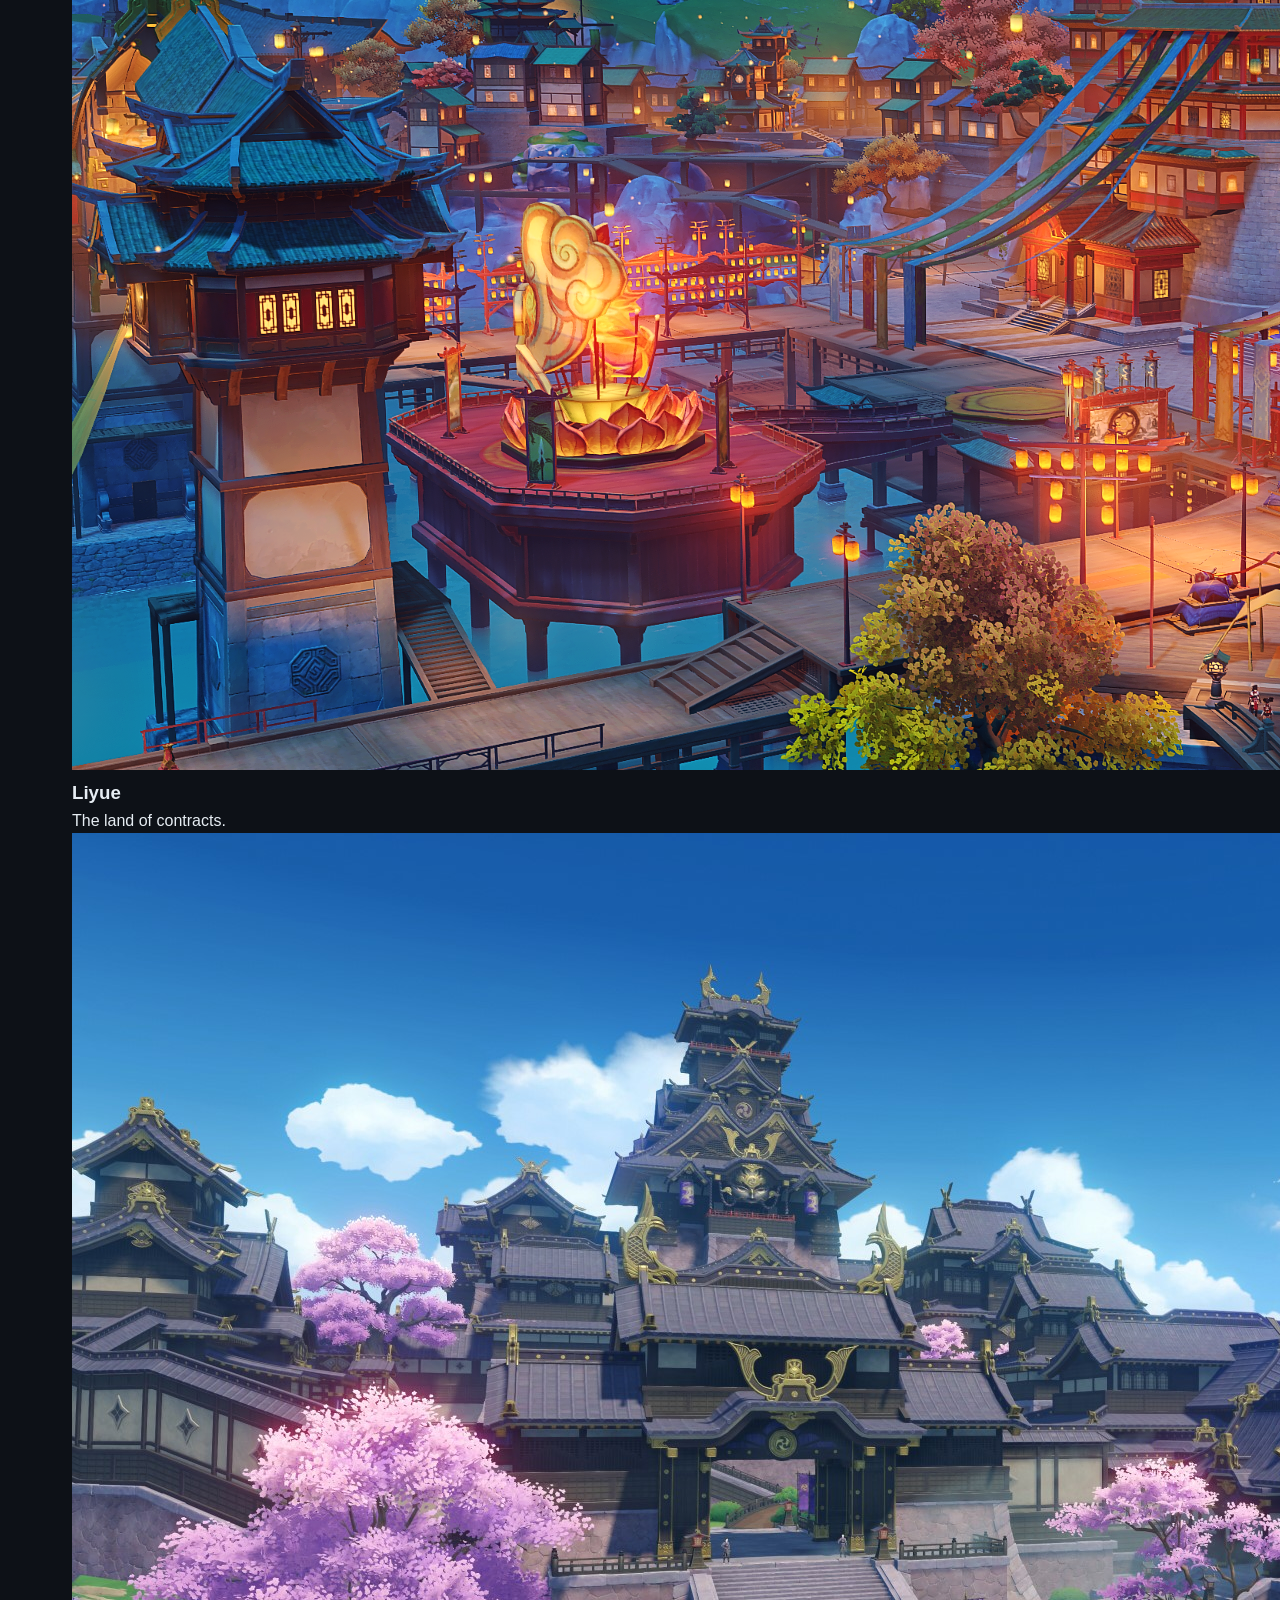
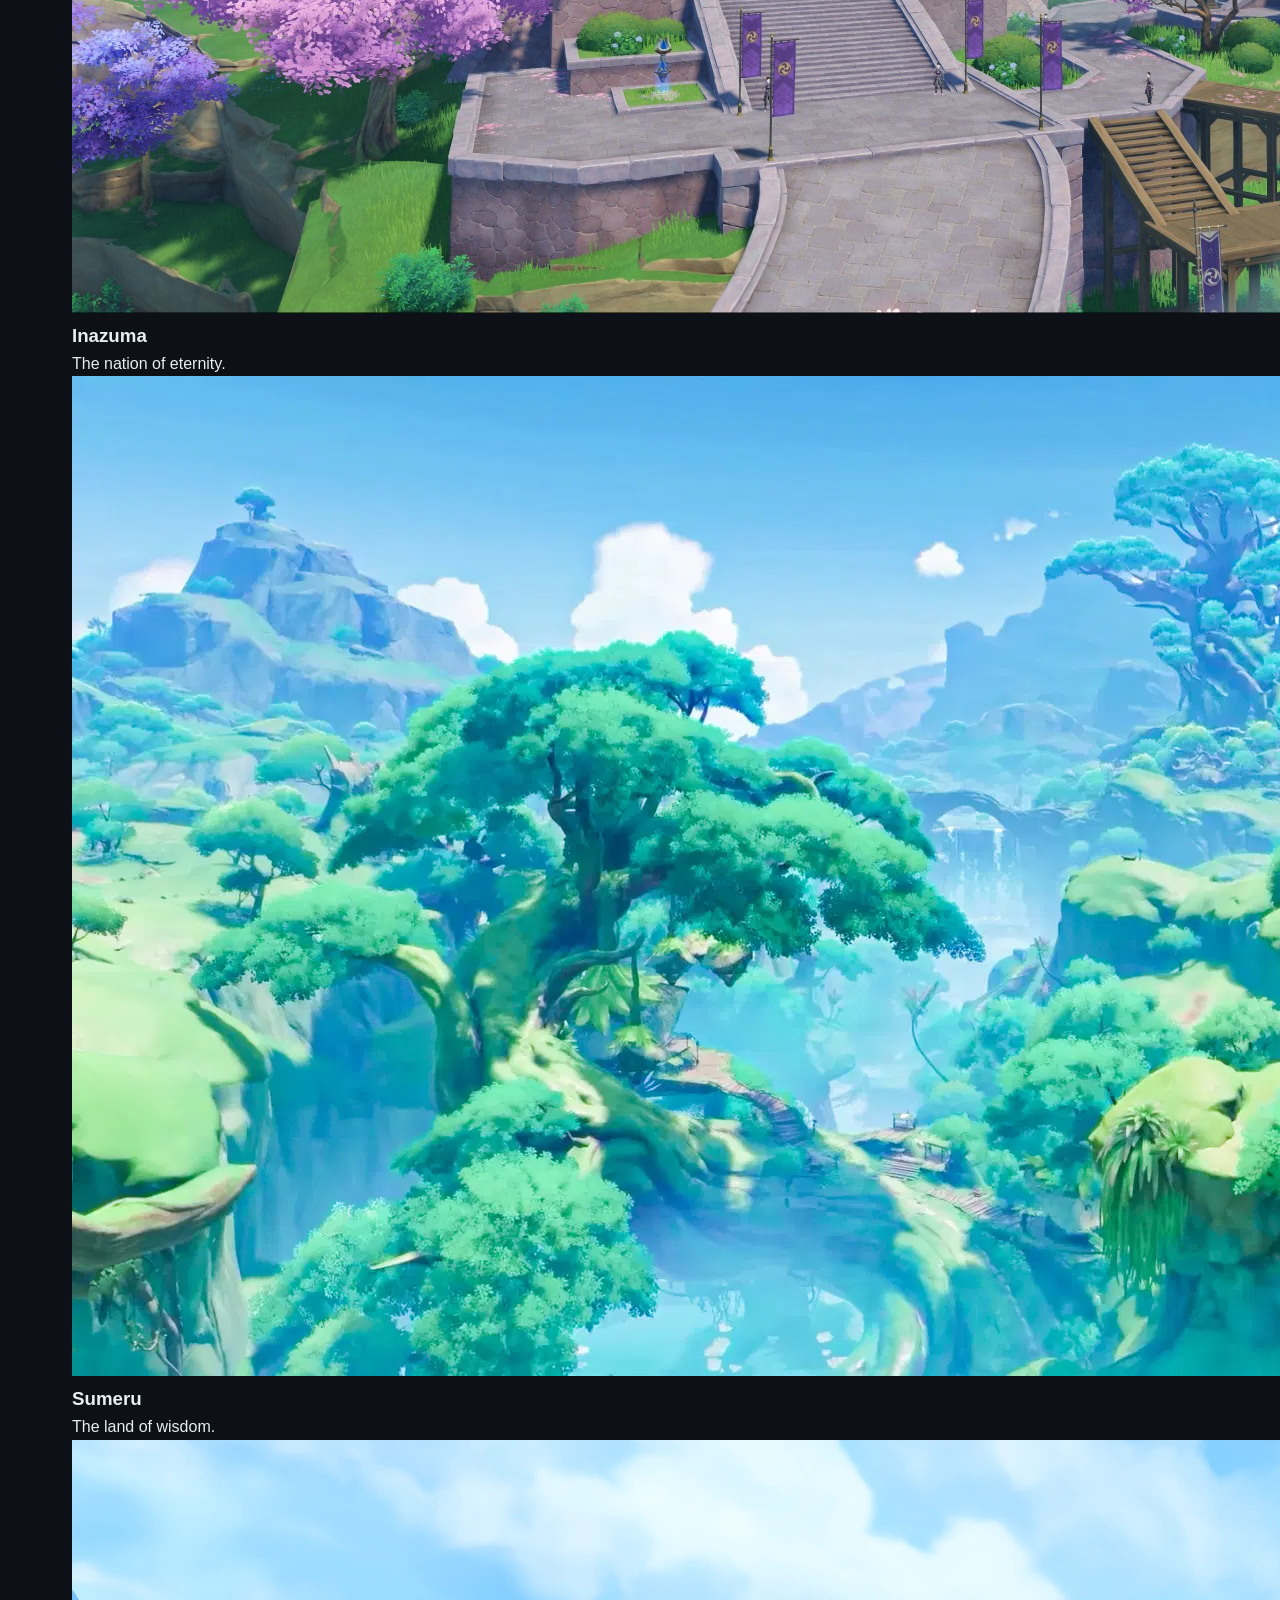
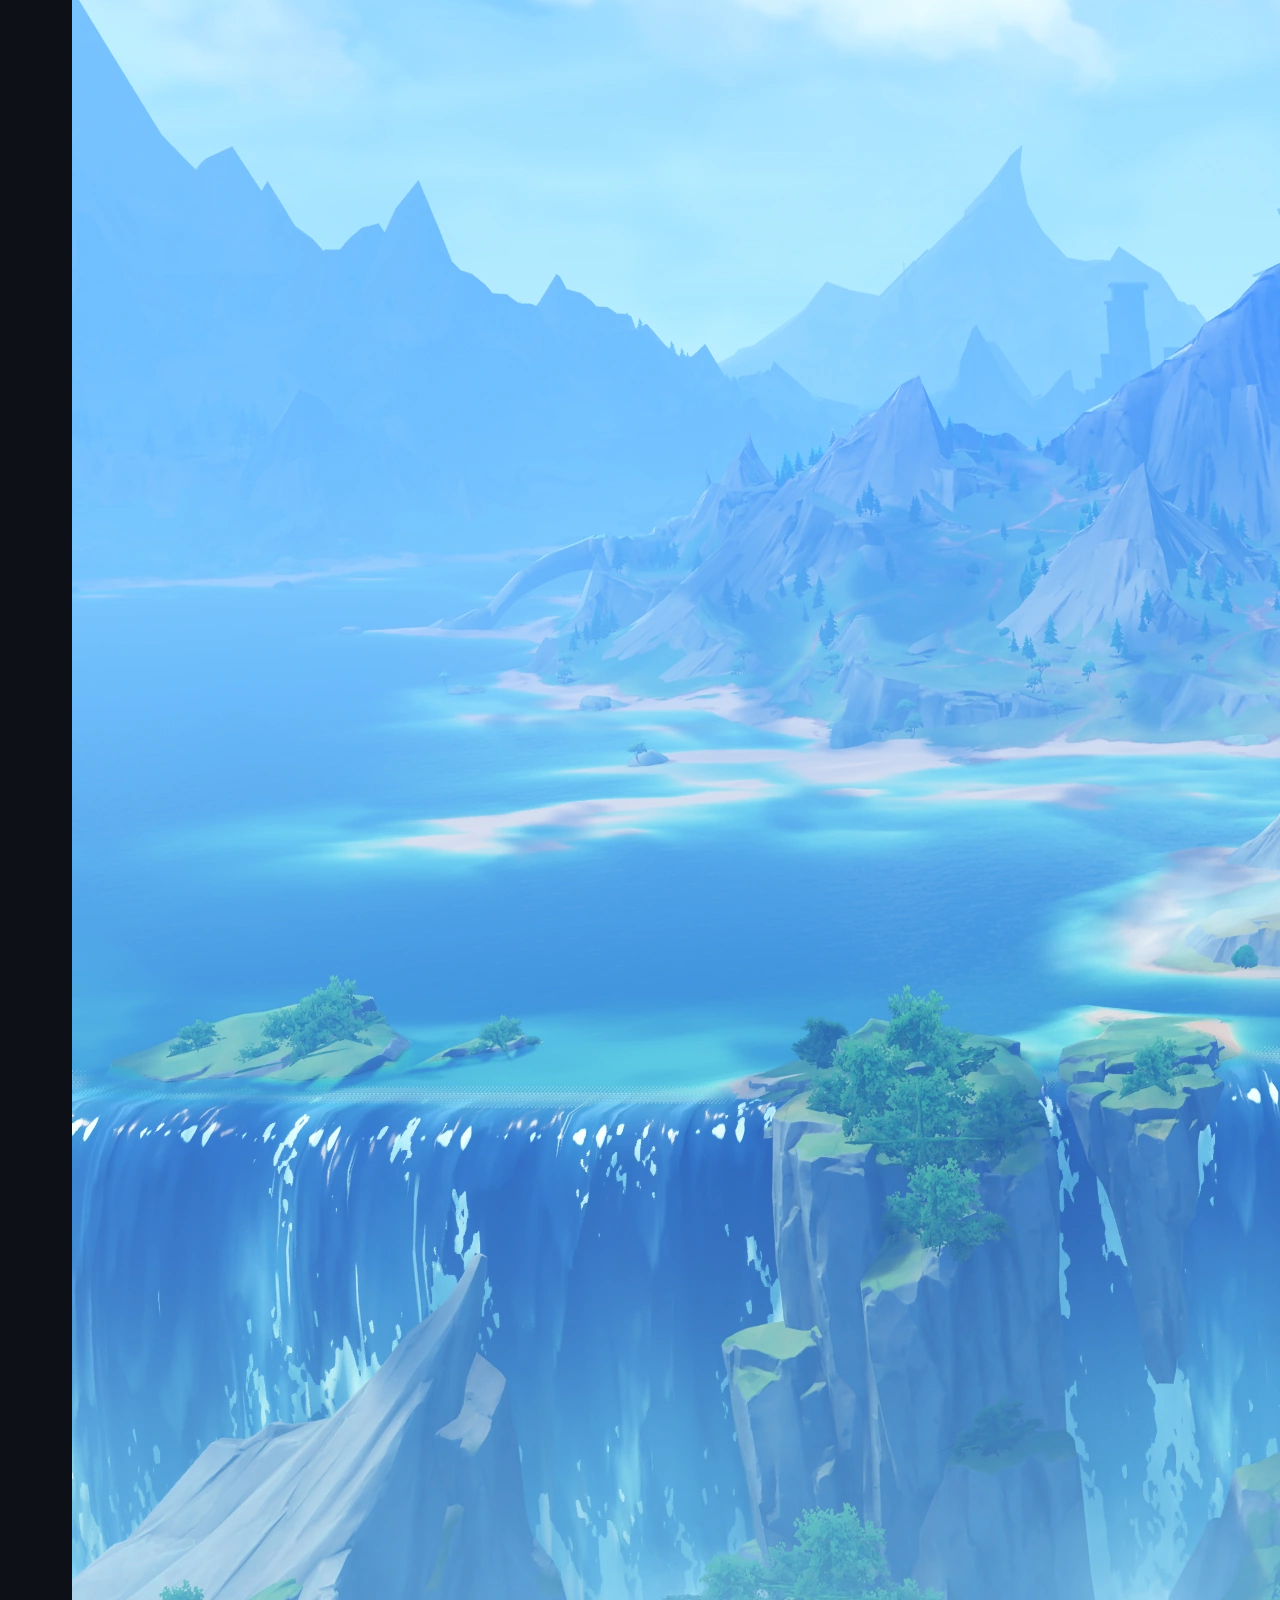
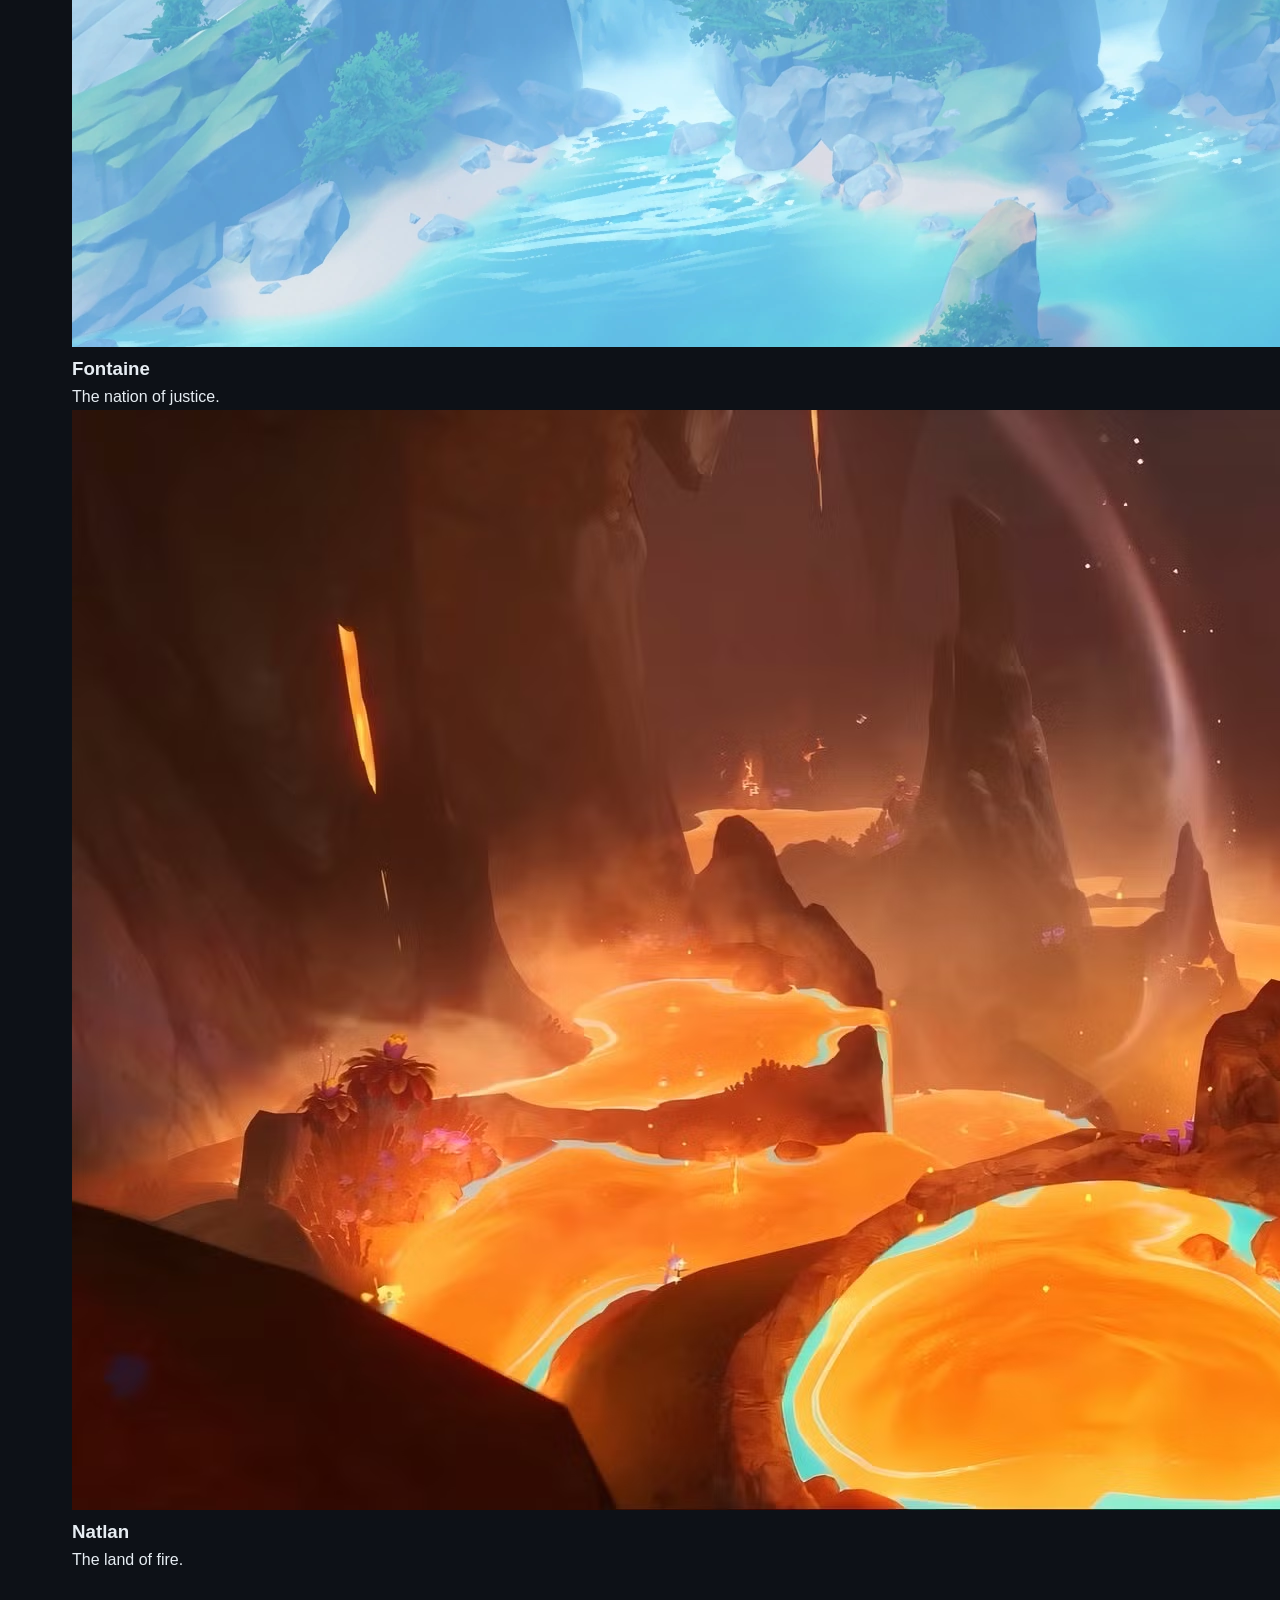
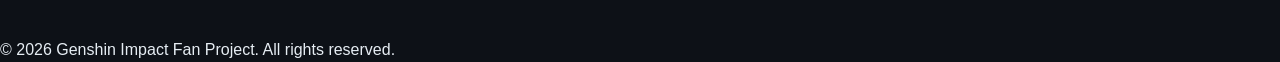
==== commit 90623dc0: "Update my page" ====
--- a/index.html
+++ b/index.html
@@ -17,7 +17,7 @@
         <li><a href="index.html" class="active">Home</a></li>
         <li><a href="characters.html">Characters</a></li>
         <li><a href="regions.html">Regions</a></li>
-        <li><a href="guides.html">Contact</a></li>
+        <li><a href="guides.html">Guides</a></li>
       </ul>
     </nav>
   </header>
--- a/css/style.css
+++ b/css/style.css
@@ -23,7 +23,7 @@
   outline-offset: 2px;
 }
 
-/* Шапка (Header) */
+
 .main-header {
   display: flex;
   justify-content: space-between;
@@ -65,14 +65,14 @@
   color: #0d1117;
 }
 
-/* Основной контент */
+
 main {
   padding: 4rem 2rem;
   max-width: 1200px;
   margin: 0 auto;
 }
 
-/* Фильтры */
+
 .filter-section {
   text-align: center;
   margin-bottom: 2rem;
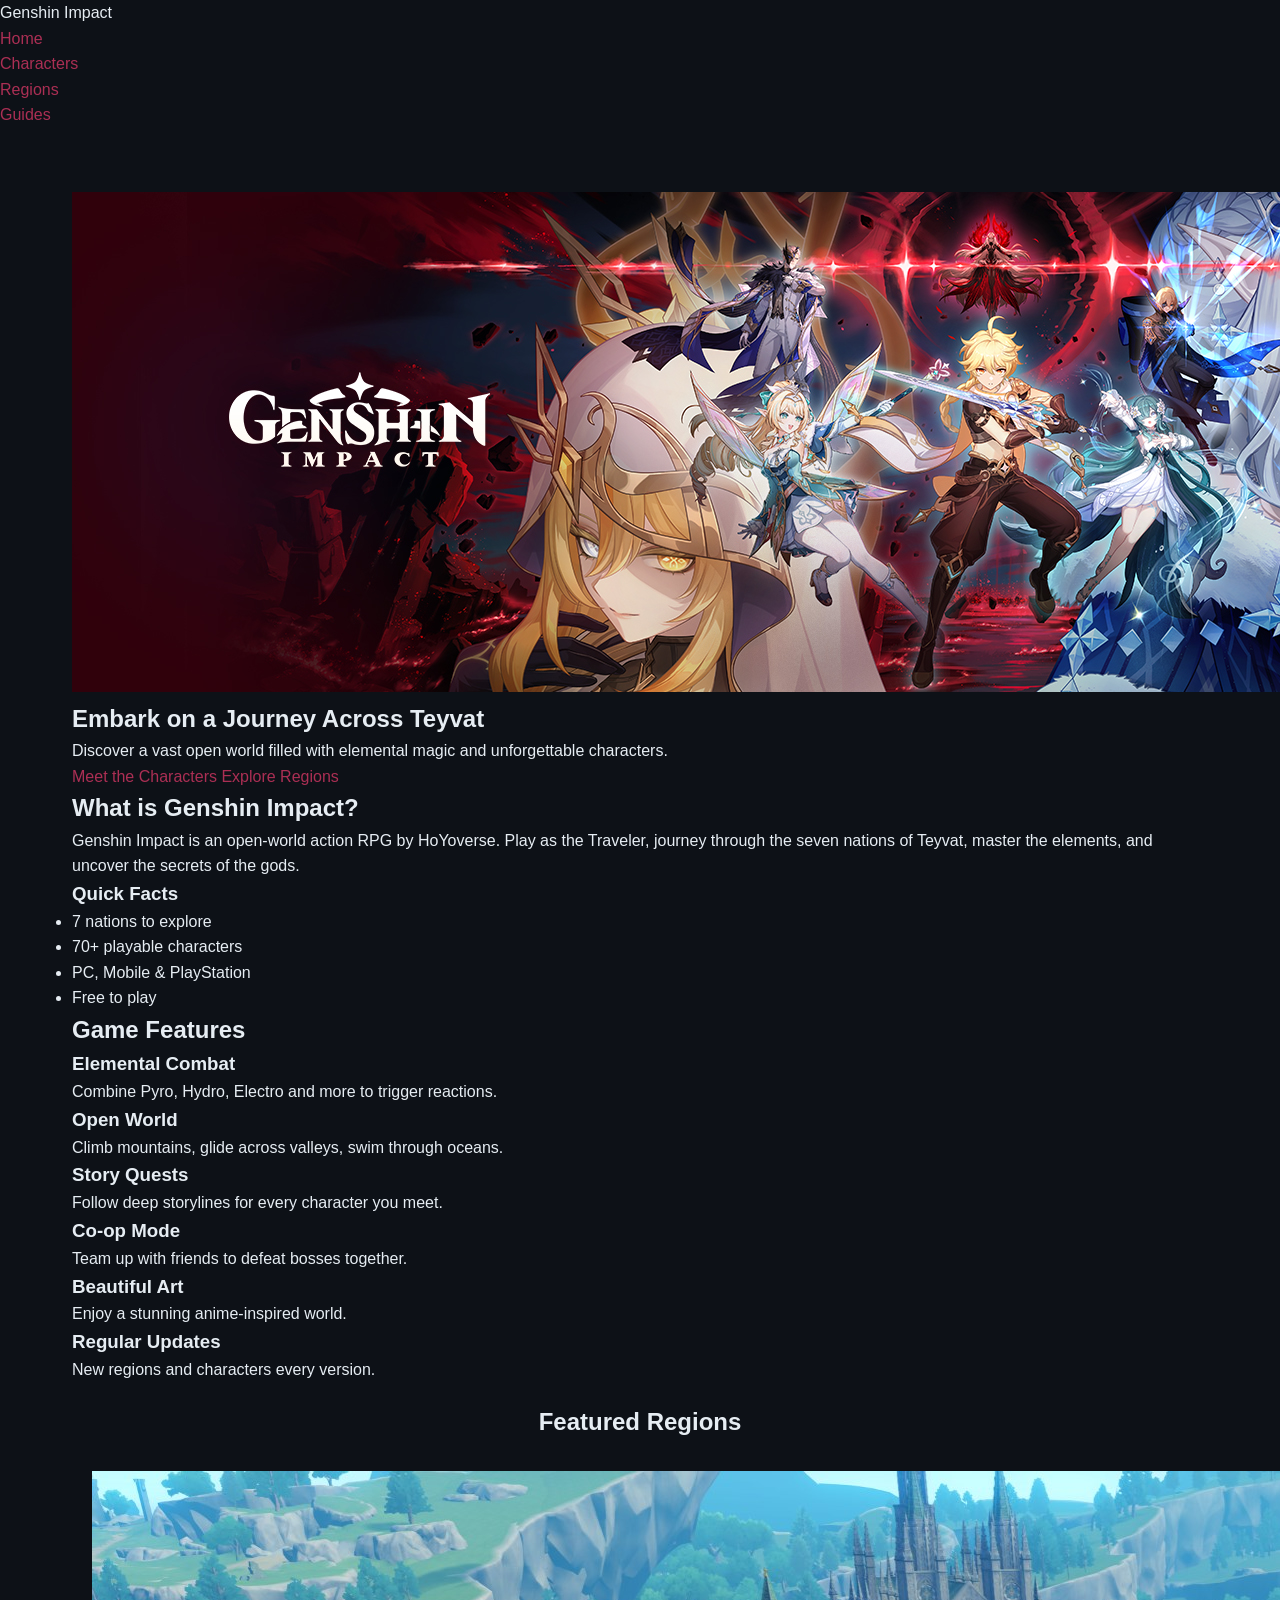
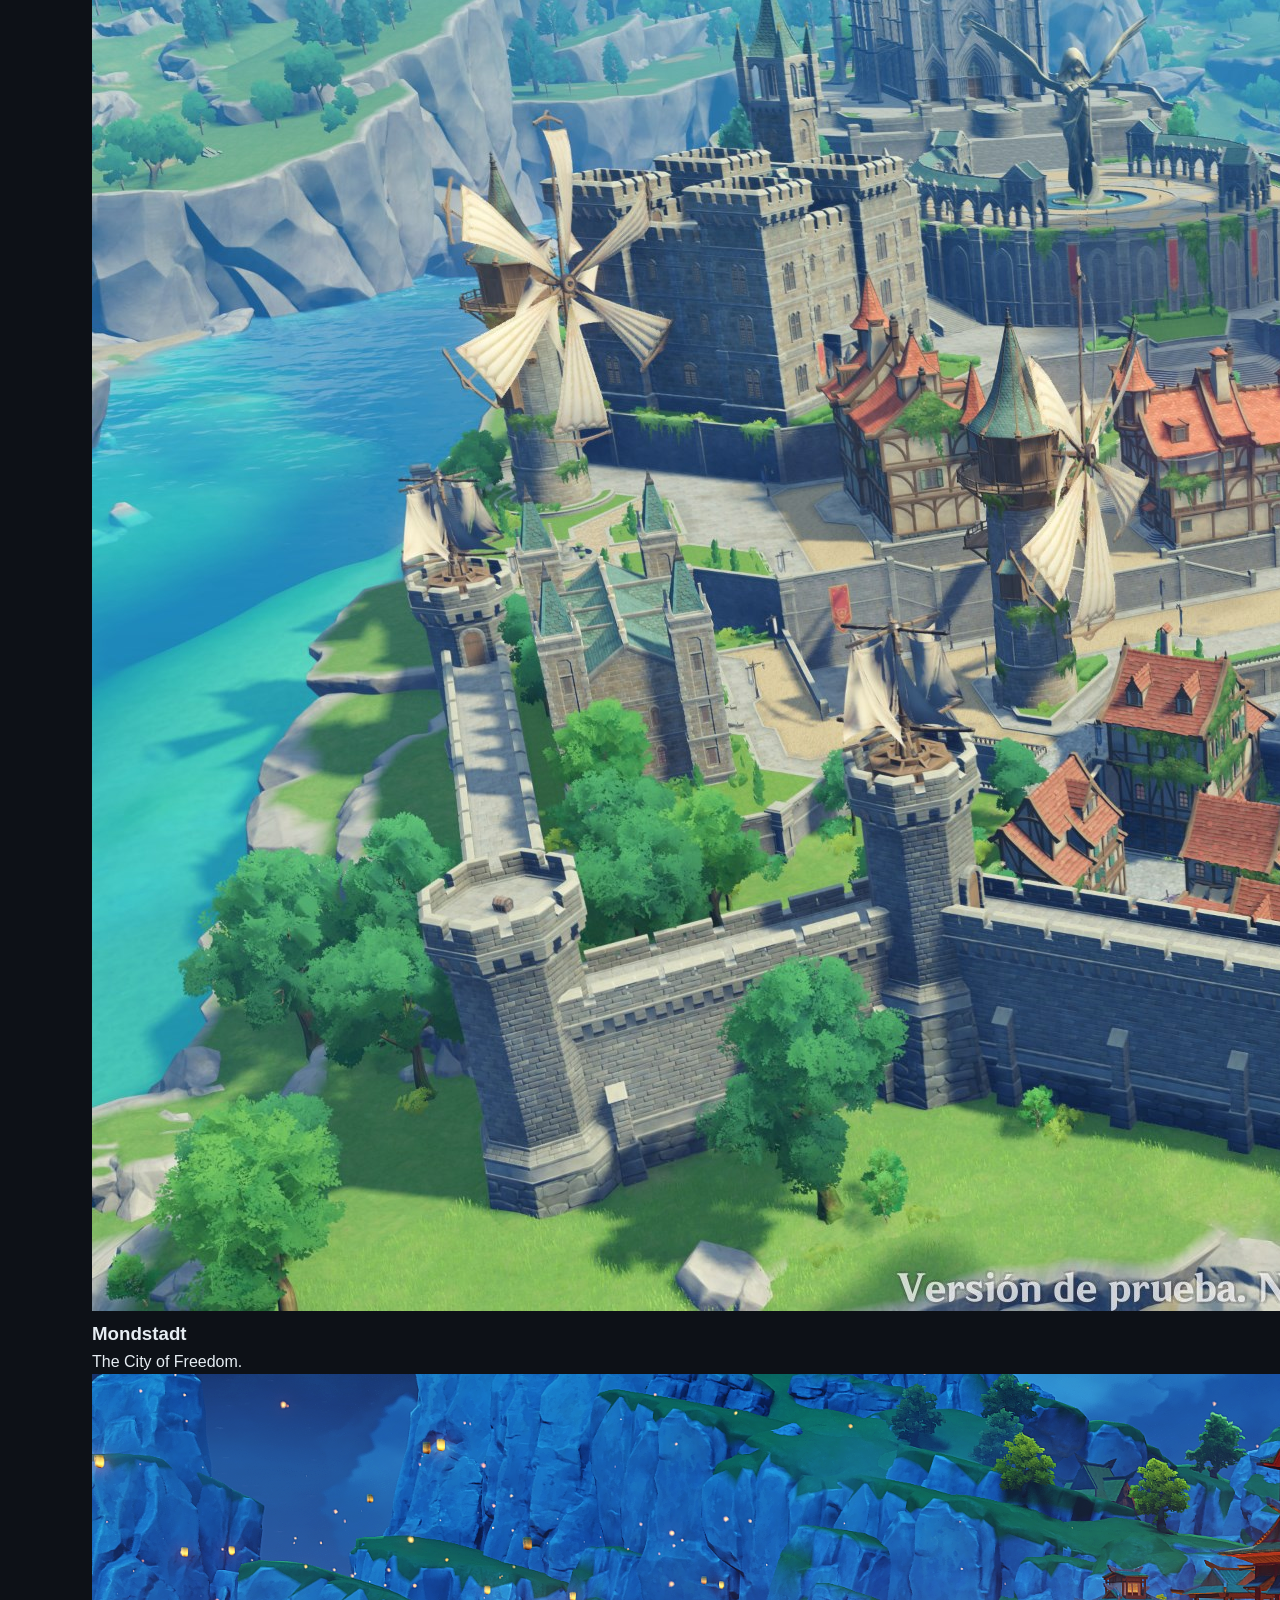
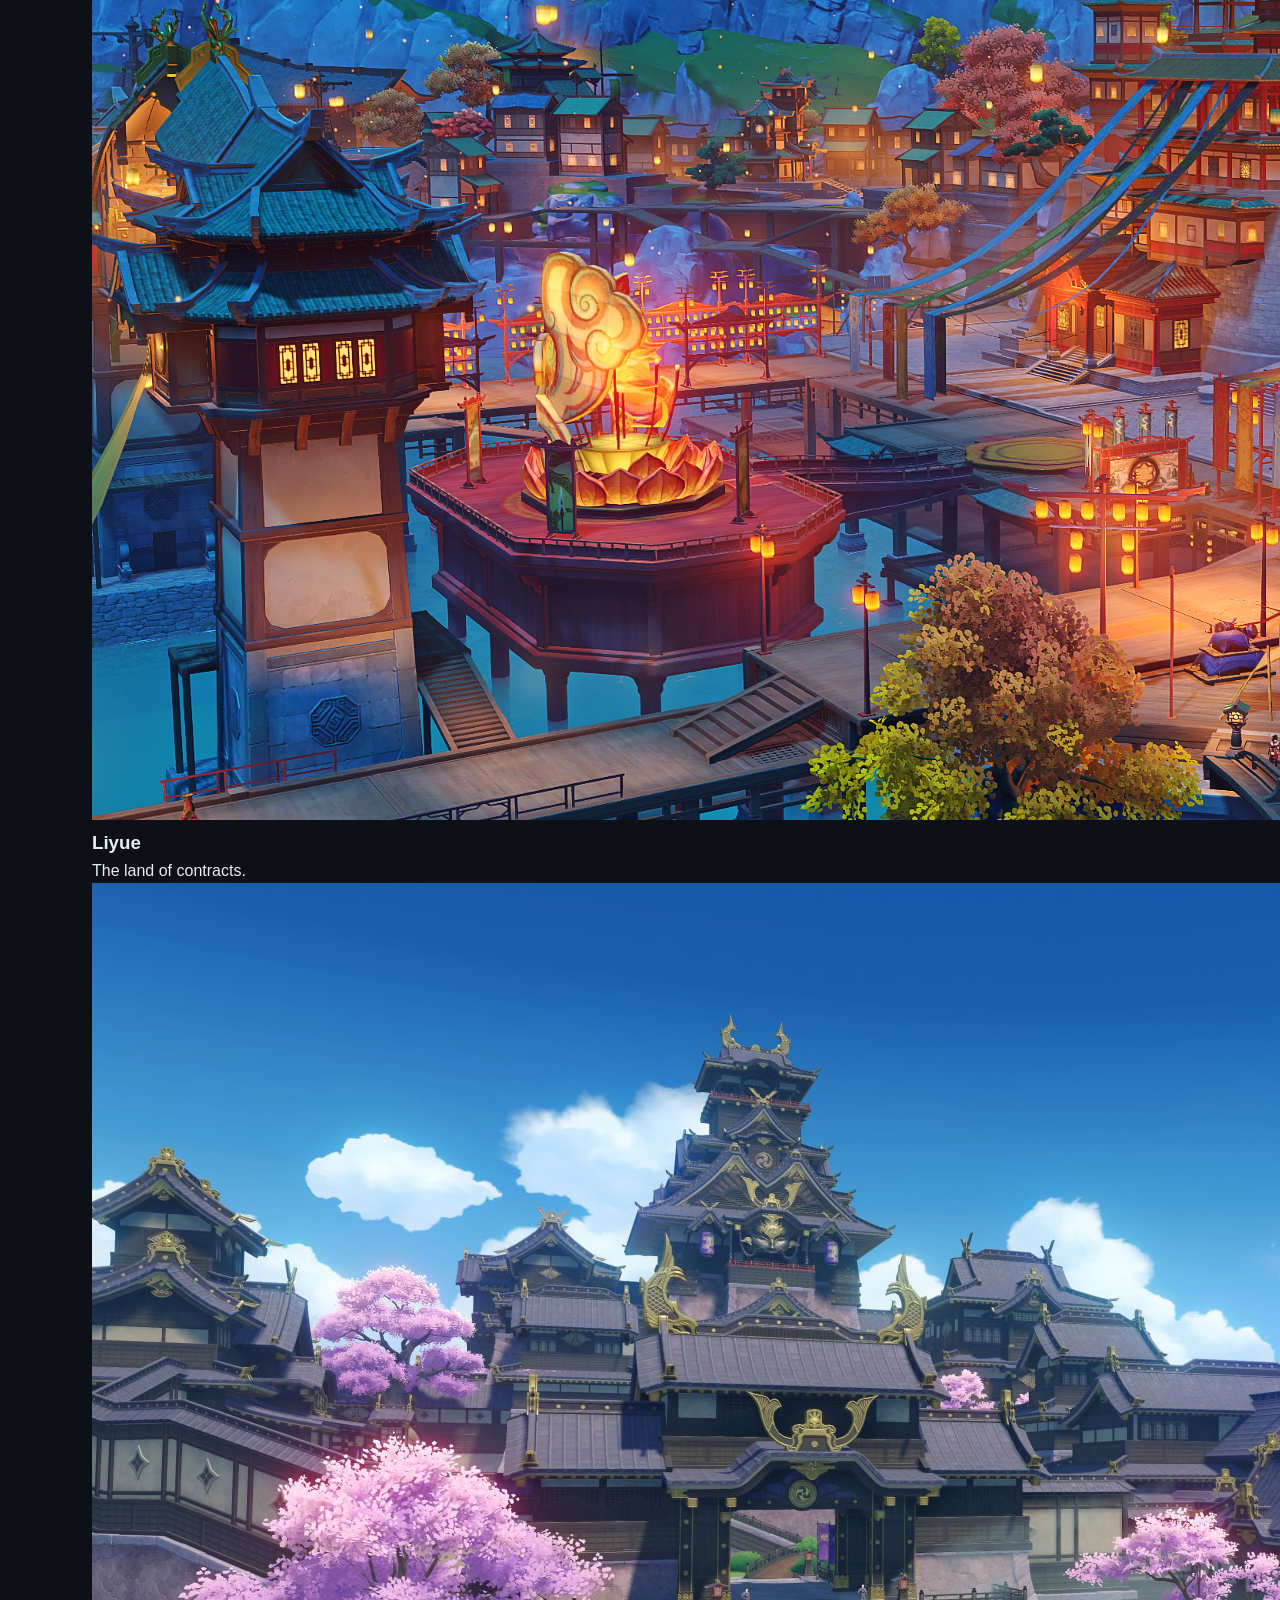
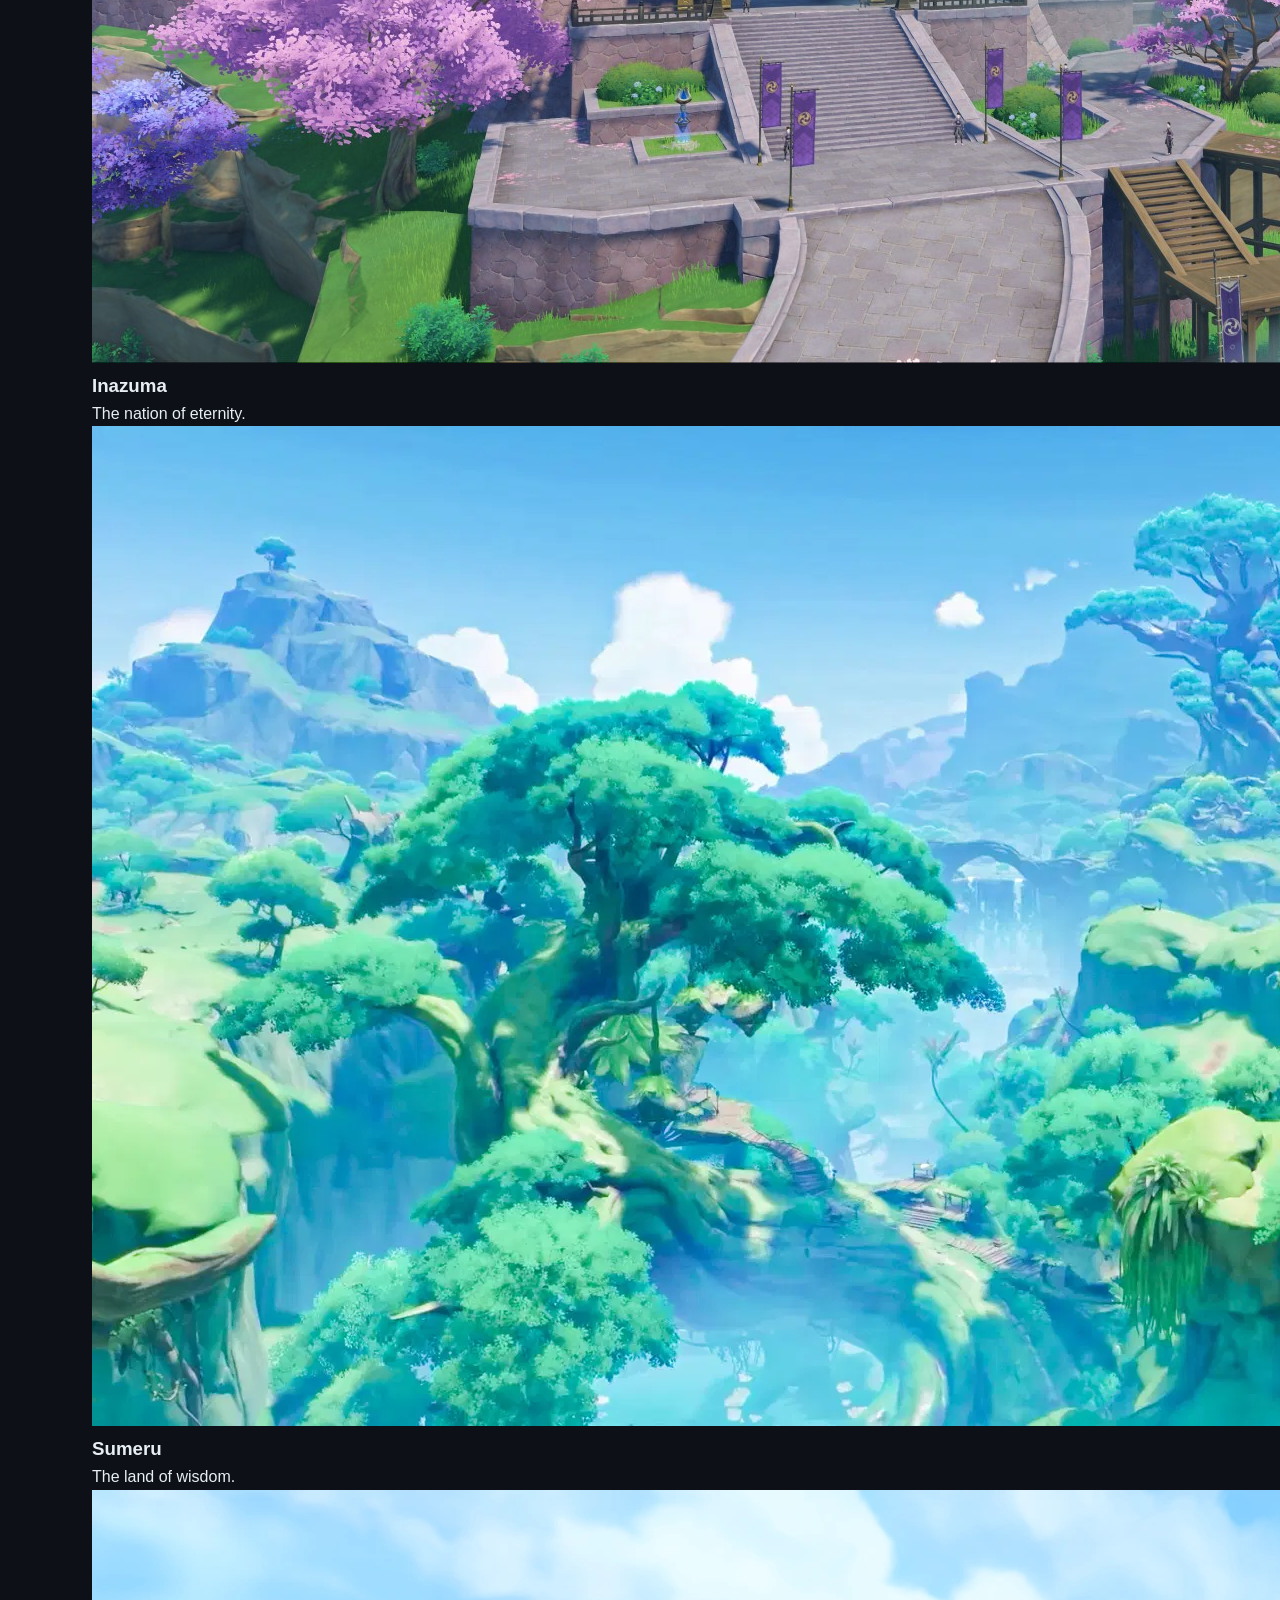
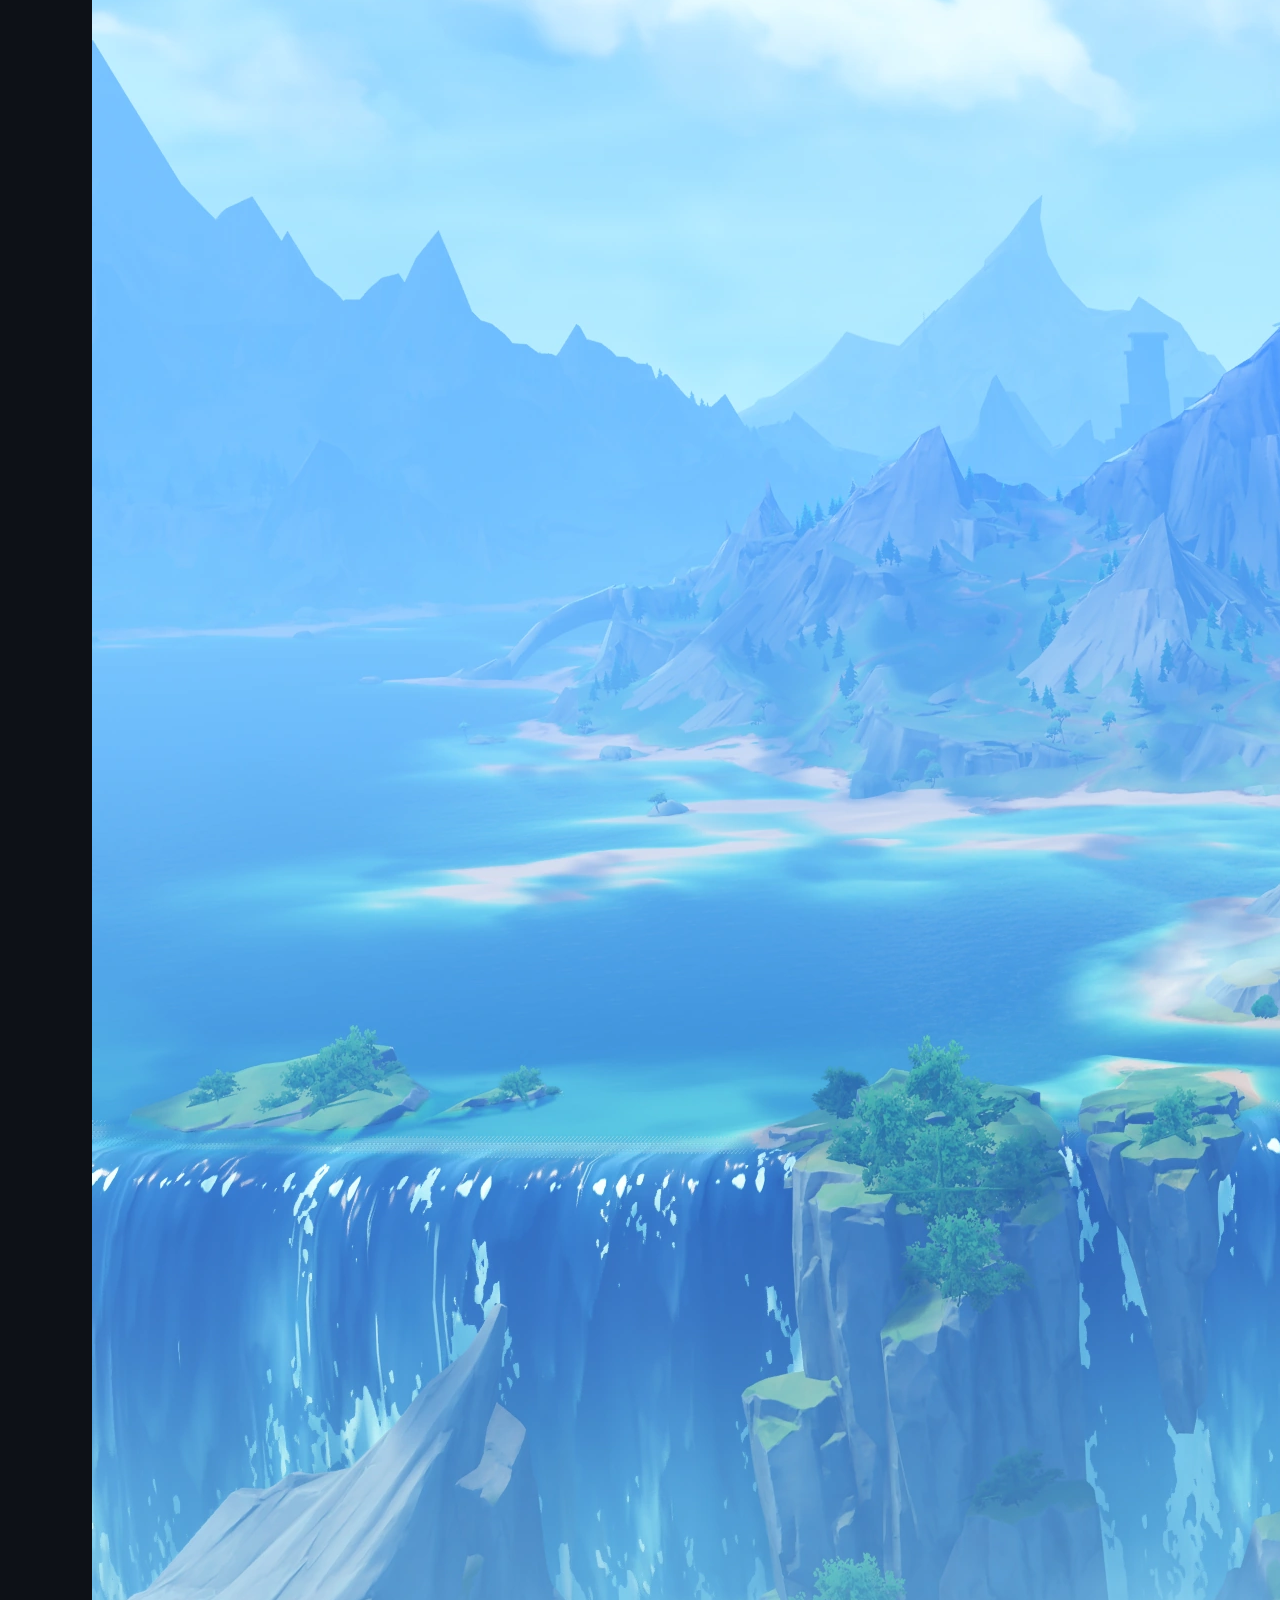
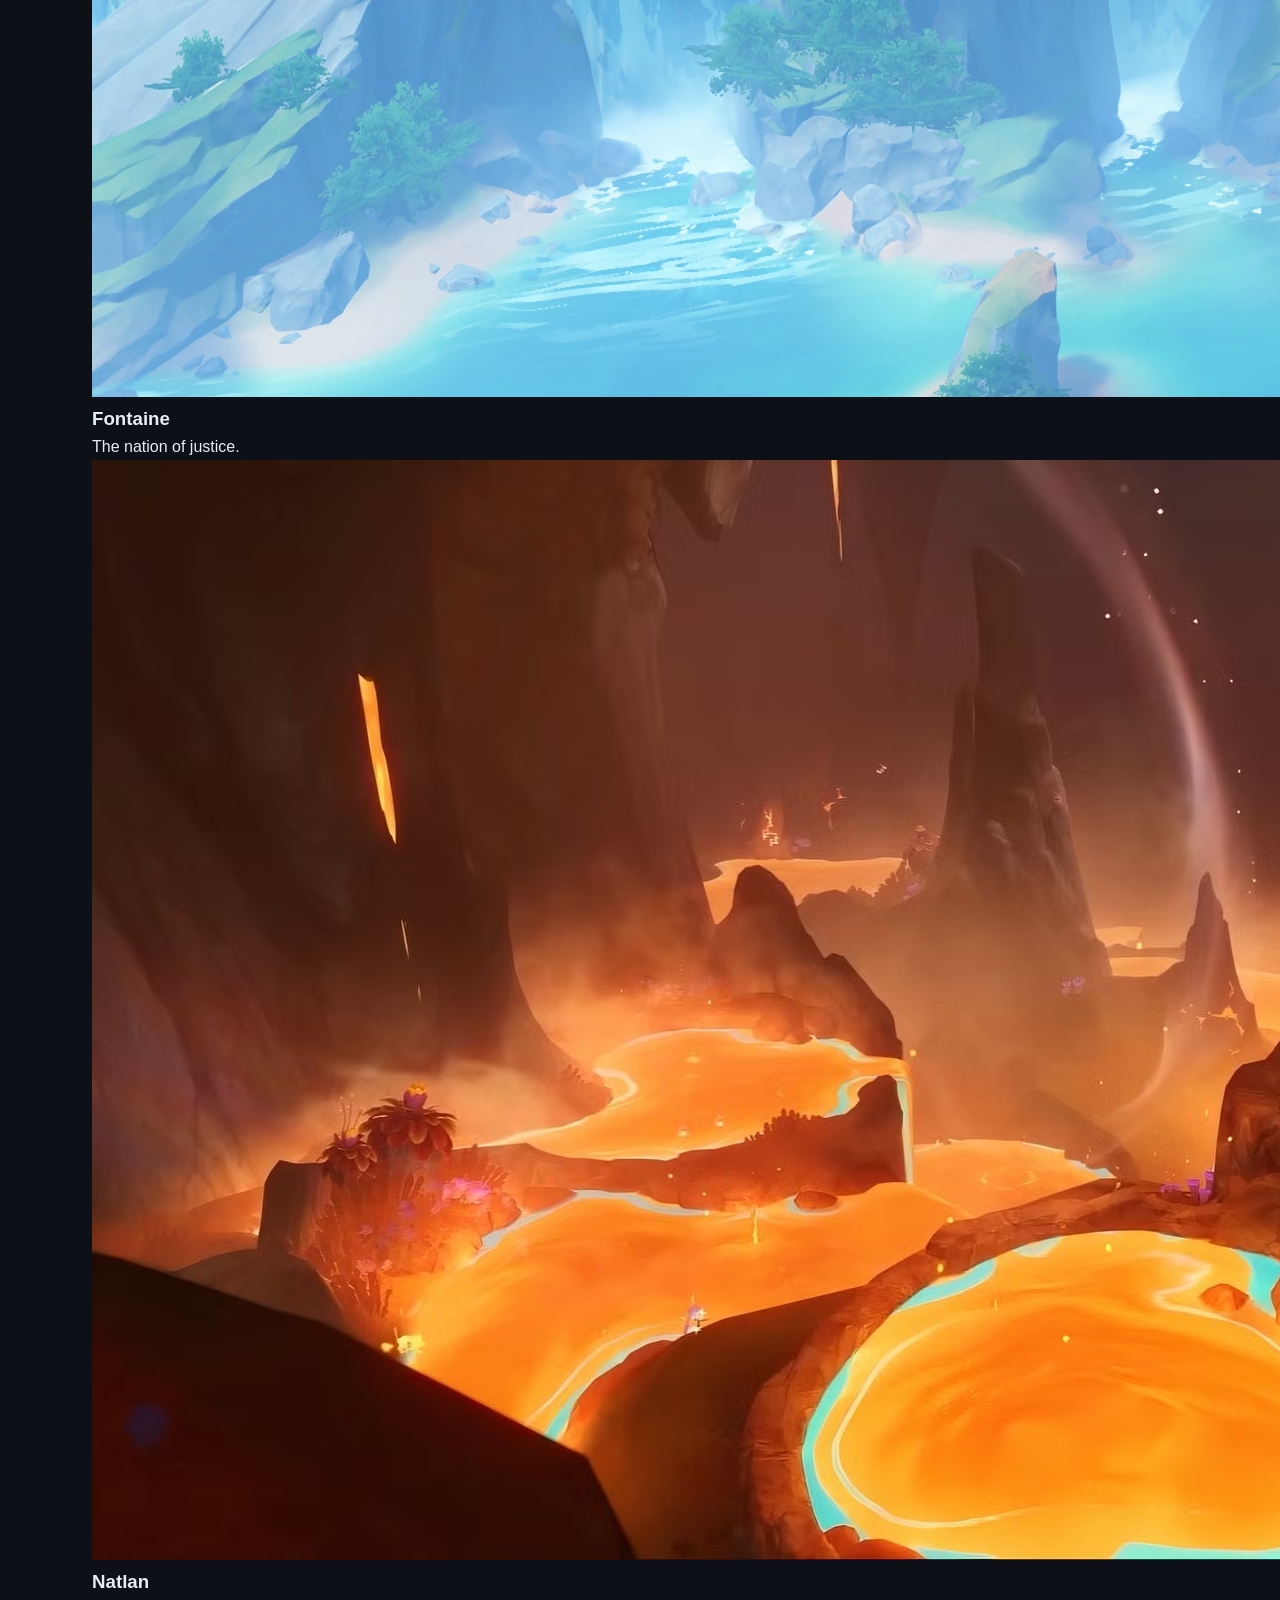
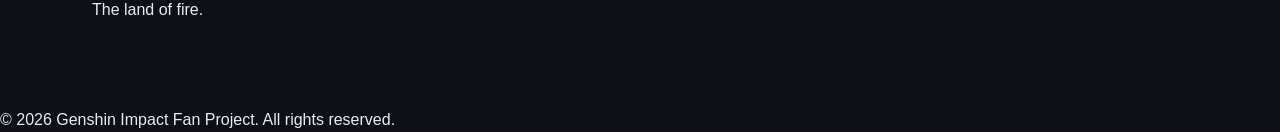
==== commit d29872b7: "Update my page" ====
--- a/index.html
+++ b/index.html
@@ -1,5 +1,5 @@
 <!DOCTYPE html>
-<html>
+<html lang="en">
 <head>
   <meta charset="UTF-8" />
   <meta name="viewport" content="width=device-width, initial-scale=1.0" />
--- a/css/style.css
+++ b/css/style.css
@@ -23,7 +23,7 @@
   outline-offset: 2px;
 }
 
-
+/* HEADER */
 .main-header {
   display: flex;
   justify-content: space-between;
@@ -65,14 +65,14 @@
   color: #0d1117;
 }
 
-
+/* MAIN CONTENT */
 main {
   padding: 4rem 2rem;
   max-width: 1200px;
   margin: 0 auto;
 }
 
-
+/* FILTERS */
 .filter-section {
   text-align: center;
   margin-bottom: 2rem;
@@ -165,7 +165,7 @@
   color: #a0a8b6;
 }
 
-/* Значки стихий (Badges) */
+/* BADGES */
 .badge {
   padding: 0.25rem 0.5rem;
   border-radius: 6px;
@@ -203,7 +203,7 @@
   color: #fff;
 }
 
-/* Резонанс стихий */
+/* ELEMENTAL RESONANCE */
 .elemental-resonance {
   margin-top: 4rem;
   padding-top: 2rem;
@@ -245,4 +245,124 @@
   border-top: 1px solid #2c4057;
   color: #e6edf3;
   font-size: 0.9rem;
-}+}
+
+
+/*Regions*/
+.regions0 {
+    max-width: 1000px;
+    margin: 40px auto;
+    padding: 35px;
+    text-align: center;
+
+    background-color: #112038;
+    border-radius: 12px;
+}
+
+.regions0 h1 {
+    font-size: 40px;
+    margin-top: 0;
+    color: #ab2f54
+}
+
+.regions0 p {
+    line-height: 1.6;
+}
+
+/*Regions cards*/
+.regions {
+    max-width: 1200px;
+    margin: auto;
+    padding: 20px;
+}
+
+.regions h2 {
+    text-align: center;
+    margin-bottom: 30px;
+}
+
+
+.region-grid {
+    display: grid;
+    grid-template-columns: 350px 350px 350px;
+    gap: 25px;
+}
+
+.mondstadt-card,
+.liyue-card,
+.inazuma-card,
+.sumeru-card,
+.fontaine-card,
+.natlan-card,
+.snezhnaya-card {
+    min-height: 320px;
+    padding: 25px;
+    border-radius: 10px;
+    background-size: cover;
+    background-position: center;
+
+    background-color: rgba(0, 0, 0, 0.4); 
+    background-blend-mode: overlay; 
+    color: white; 
+
+    display: flex;
+    flex-direction: column;
+    justify-content: center;
+    text-align: center;
+}
+
+.mondstadt-card {
+    background-image: url("../images/mondstadt.png");
+}
+
+.liyue-card {
+    background-image: url("../images/liyue.jpg");
+}
+
+.inazuma-card {
+    background-image: url("../images/inazuma.jpg");
+}
+
+.sumeru-card {
+    background-image: url("../images/sumeru.jpg");
+}
+
+.fontaine-card {
+    background-image: url("../images/fontaine.jpg");
+}
+
+.natlan-card {
+    background-image: url("../images/natlan.jpg");
+}
+
+.snezhnaya-card {
+    background-image: url("../images/snezhnaya.jpg");
+}
+
+.region-grid h3, 
+.region-grid h4, 
+.region-grid p { 
+    position: relative; z-index: 1; 
+} 
+.region-grid h3 { 
+    font-size: 26px; 
+}
+/*Regions timeline&faq*/
+.timeline,
+.faq {
+    max-width: 900px;
+    margin: 50px auto;
+    padding: 25px;
+    background-color: #112038;
+    border-radius: 10px;
+}
+
+.timeline h2,
+.faq h2 {
+    text-align: center;
+    color: #ab2f54;
+}
+
+.faq p {
+    line-height: 1.5;
+}
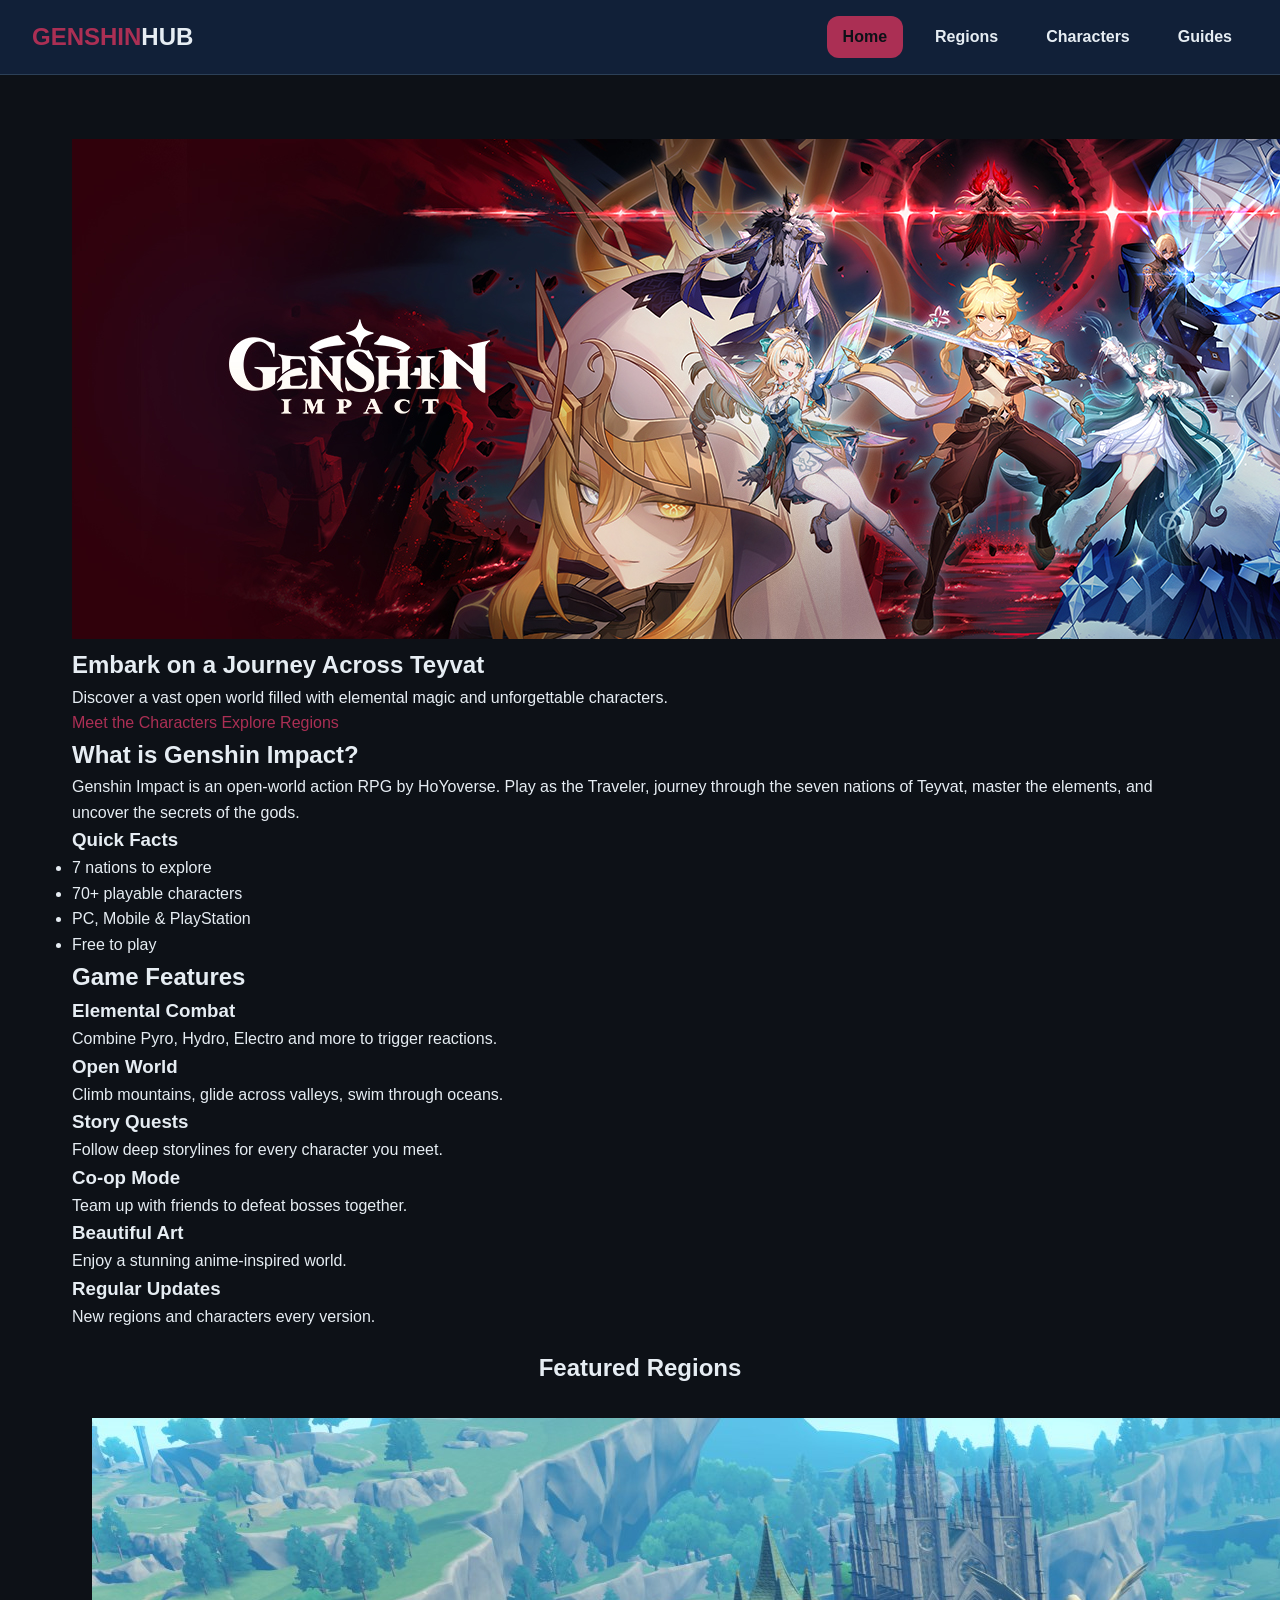
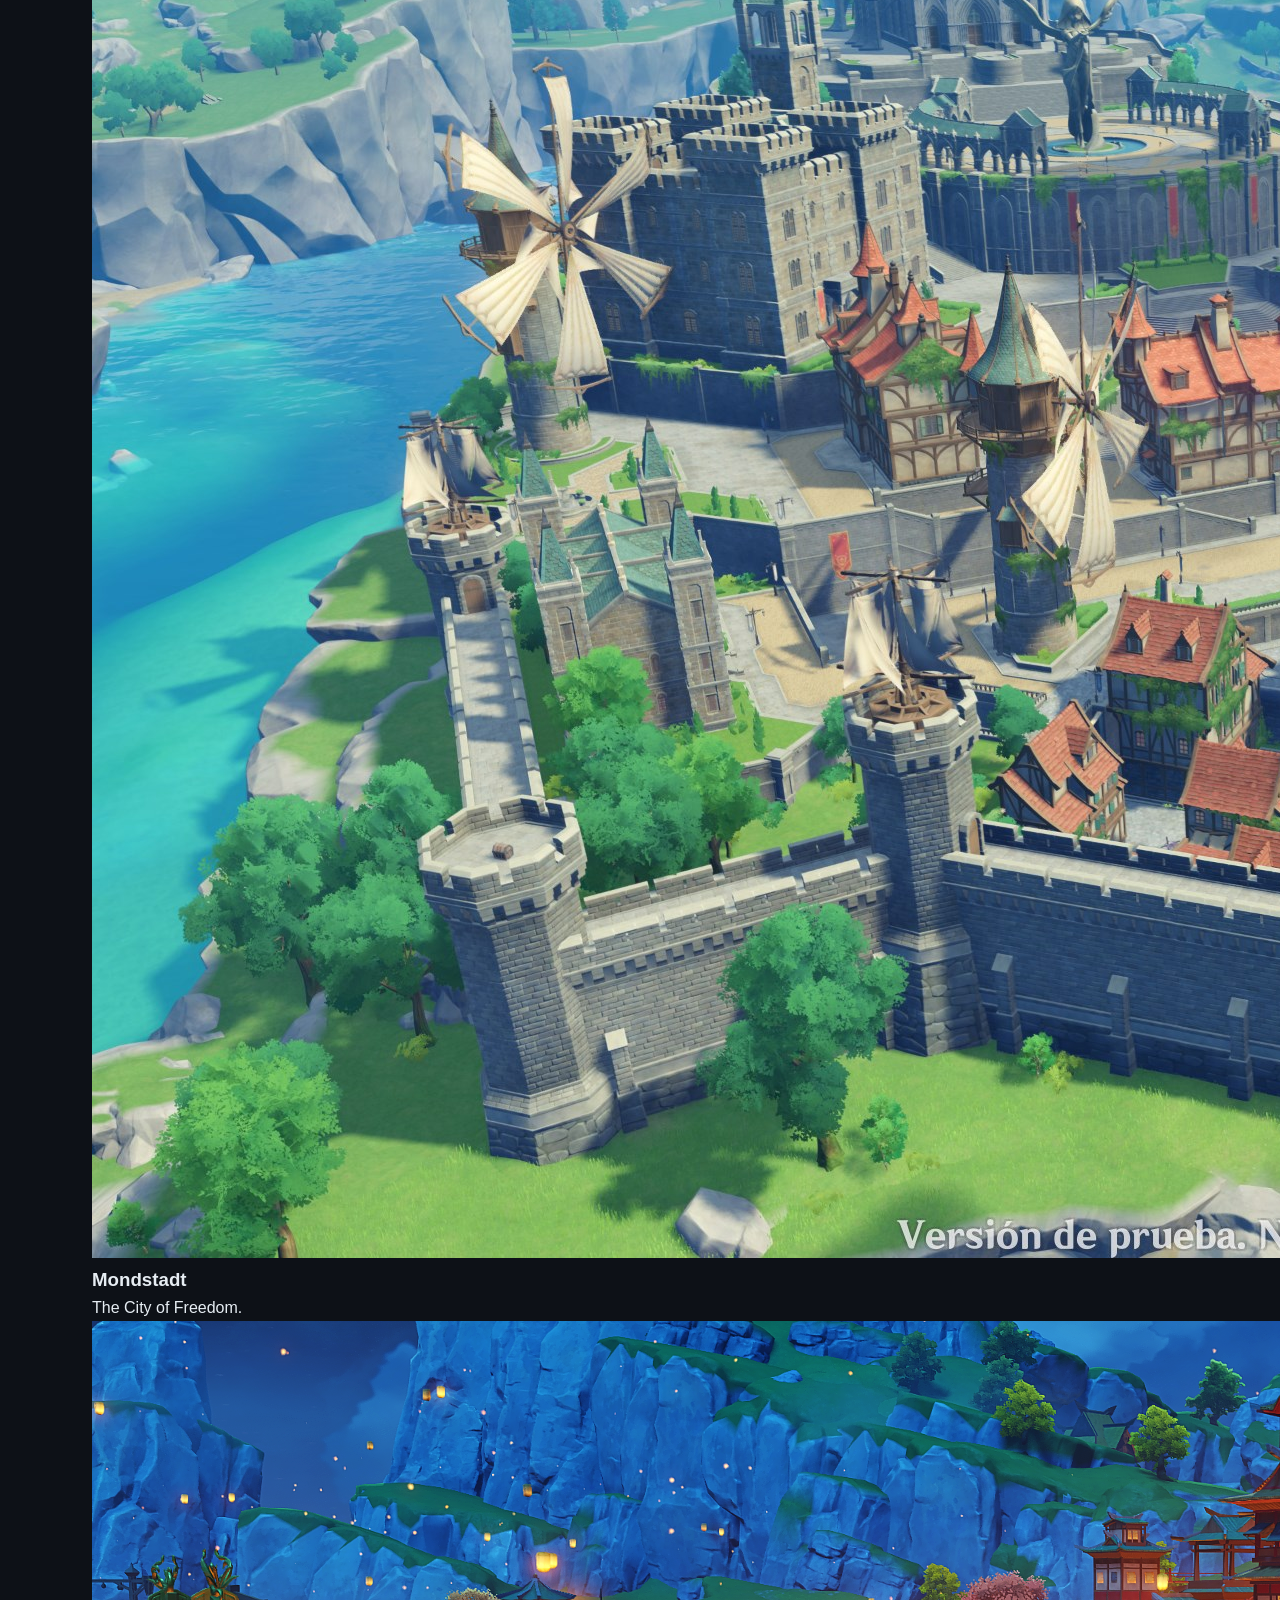
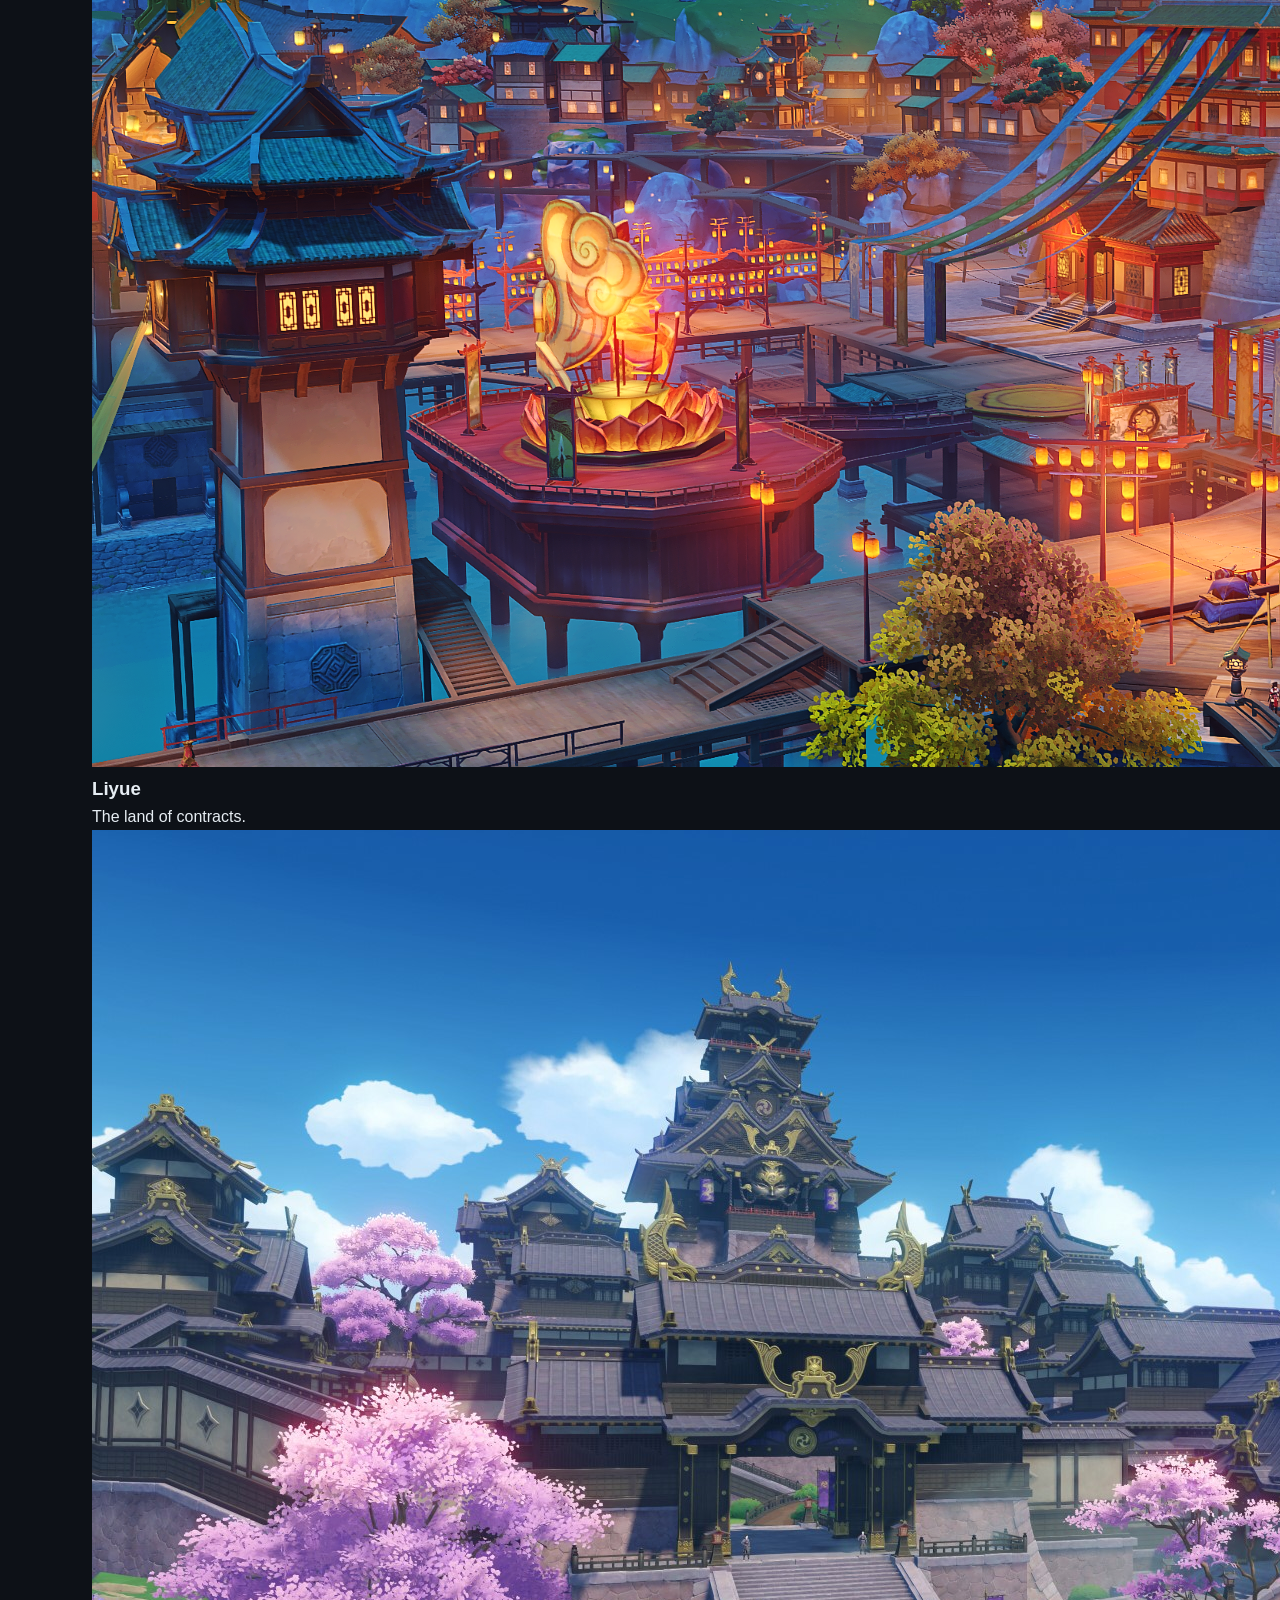
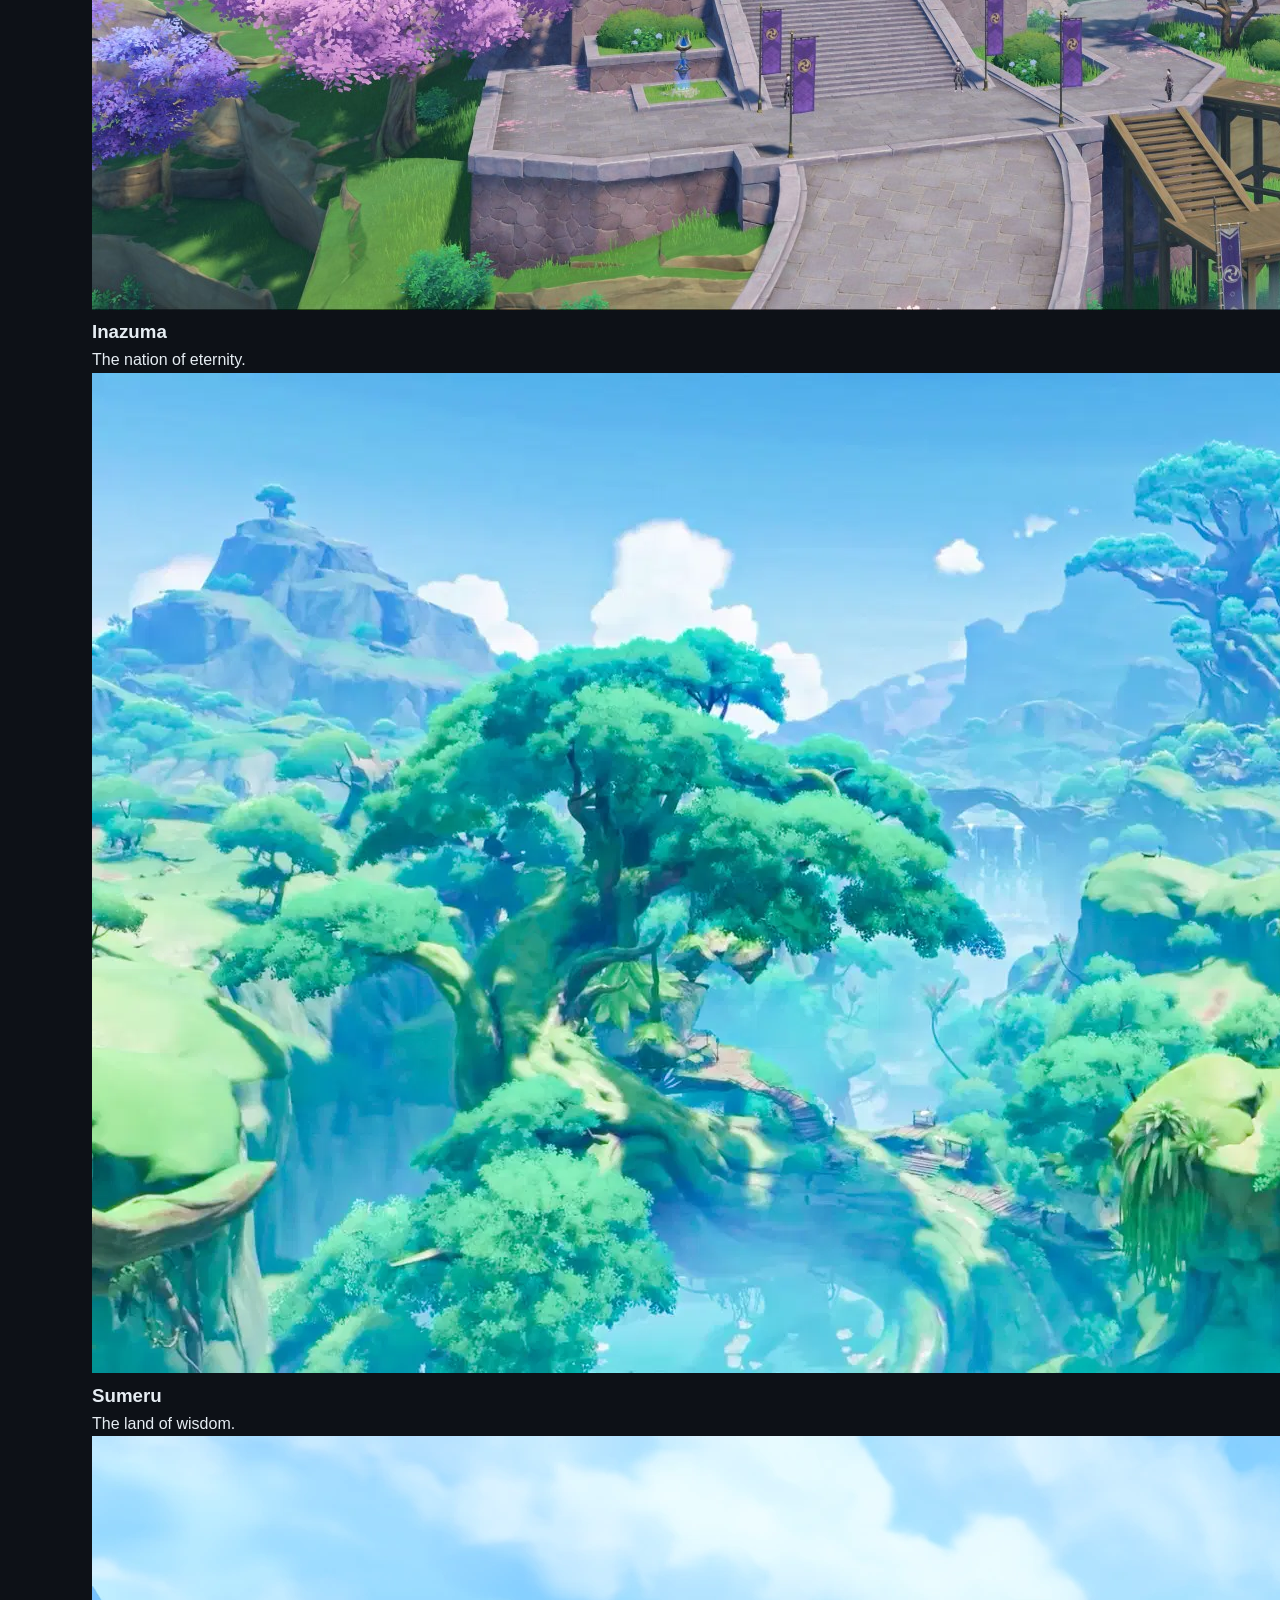
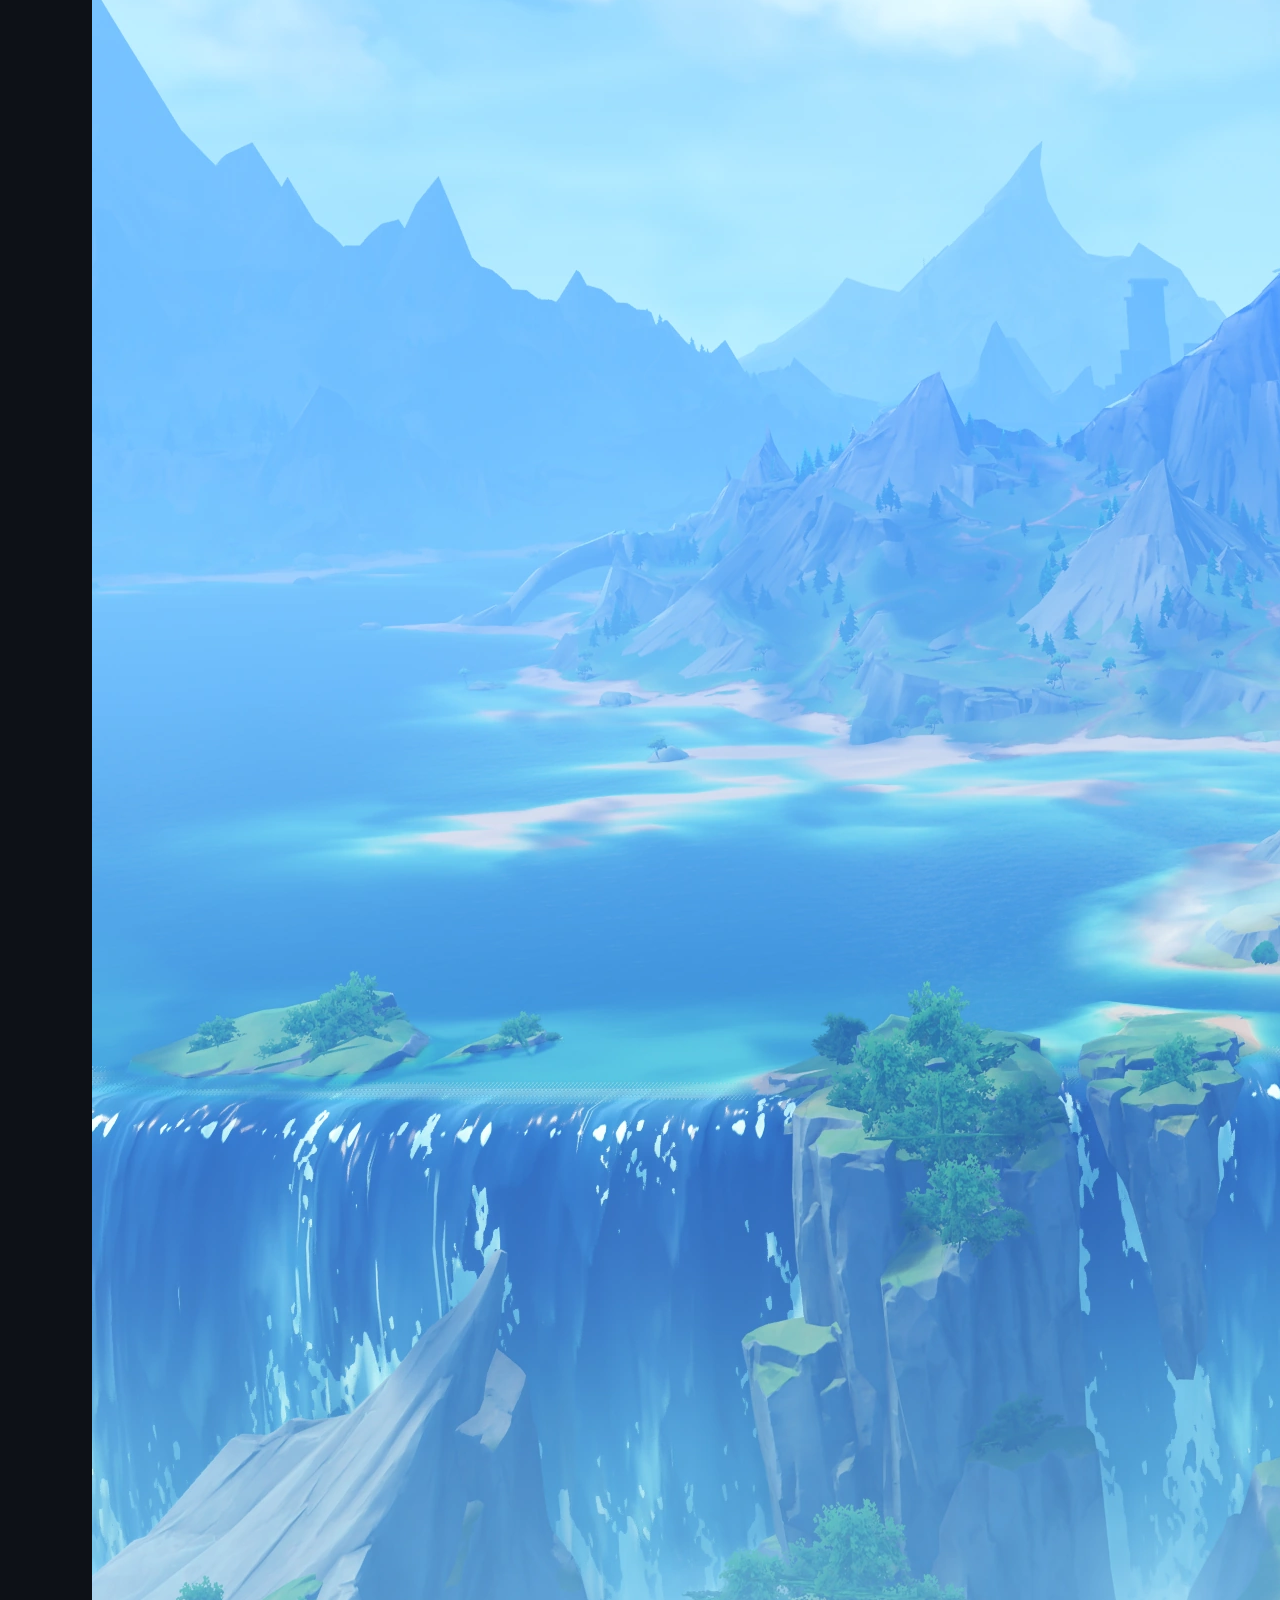
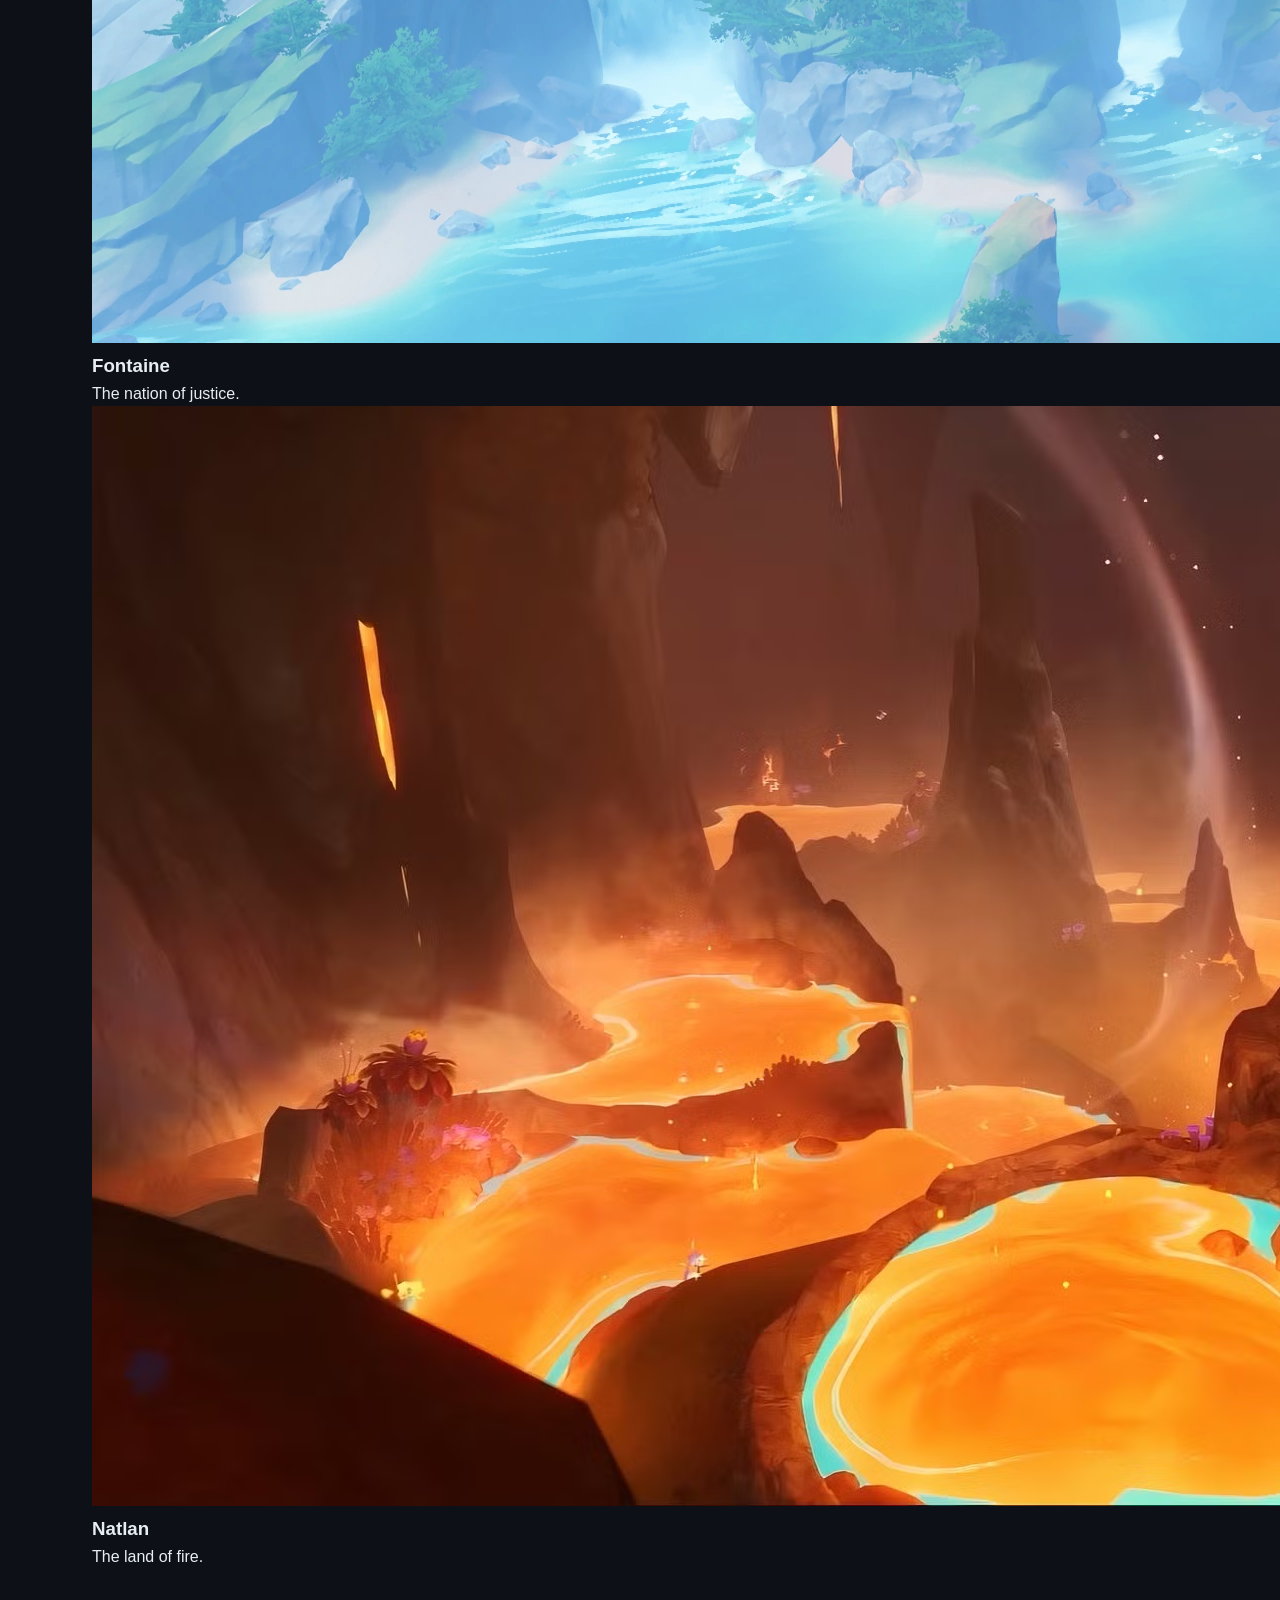
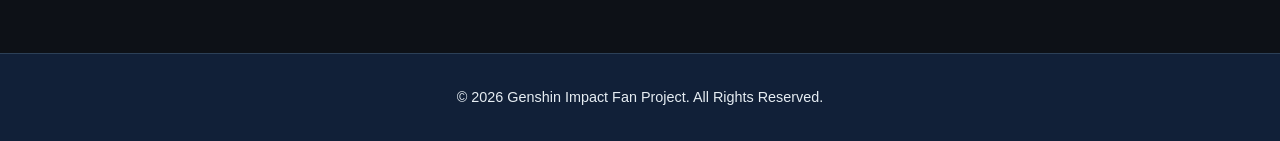
==== commit 0ec6da1f: "Update my page" ====
--- a/index.html
+++ b/index.html
@@ -9,22 +9,21 @@
 </head>
 <body>
 
- 
-  <header class="site-header">
-    <div class="logo">Genshin Impact</div>
-    <nav>
-      <ul class="nav-list">
-        <li><a href="index.html" class="active">Home</a></li>
-        <li><a href="characters.html">Characters</a></li>
-        <li><a href="regions.html">Regions</a></li>
-        <li><a href="guides.html">Guides</a></li>
-      </ul>
+  <header class="main-header">
+    <div class="logo">
+      <h2>GENSHIN<span>HUB</span></h2>
+    </div>
+    <nav class="nav-menu">
+      <a href="index.html" class="active">Home</a>
+      <a href="regions.html">Regions</a>
+      <a href="characters.html">Characters</a>
+      <a href="guides.html">Guides</a>
     </nav>
   </header>
 
   <main>
 
- 
+   
     <section class="hero">
       <img src="images/banner.jpeg" alt="Genshin Impact characters together" class="hero-img" />
       <div class="hero-content">
@@ -37,7 +36,7 @@
       </div>
     </section>
 
-
+   
     <section class="intro">
       <article>
         <h2>What is Genshin Impact?</h2>
@@ -89,7 +88,6 @@
       </div>
     </section>
 
-
     <section class="regions">
       <h2>Featured Regions</h2>
       <div class="regions-grid">
@@ -140,9 +138,8 @@
 
   </main>
 
-  
-  <footer class="site-footer">
-    <p>&copy; 2026 Genshin Impact Fan Project. All rights reserved.</p>
+  <footer class="main-footer">
+    <p>&copy; 2026 Genshin Impact Fan Project. All Rights Reserved.</p>
   </footer>
 
 </body>
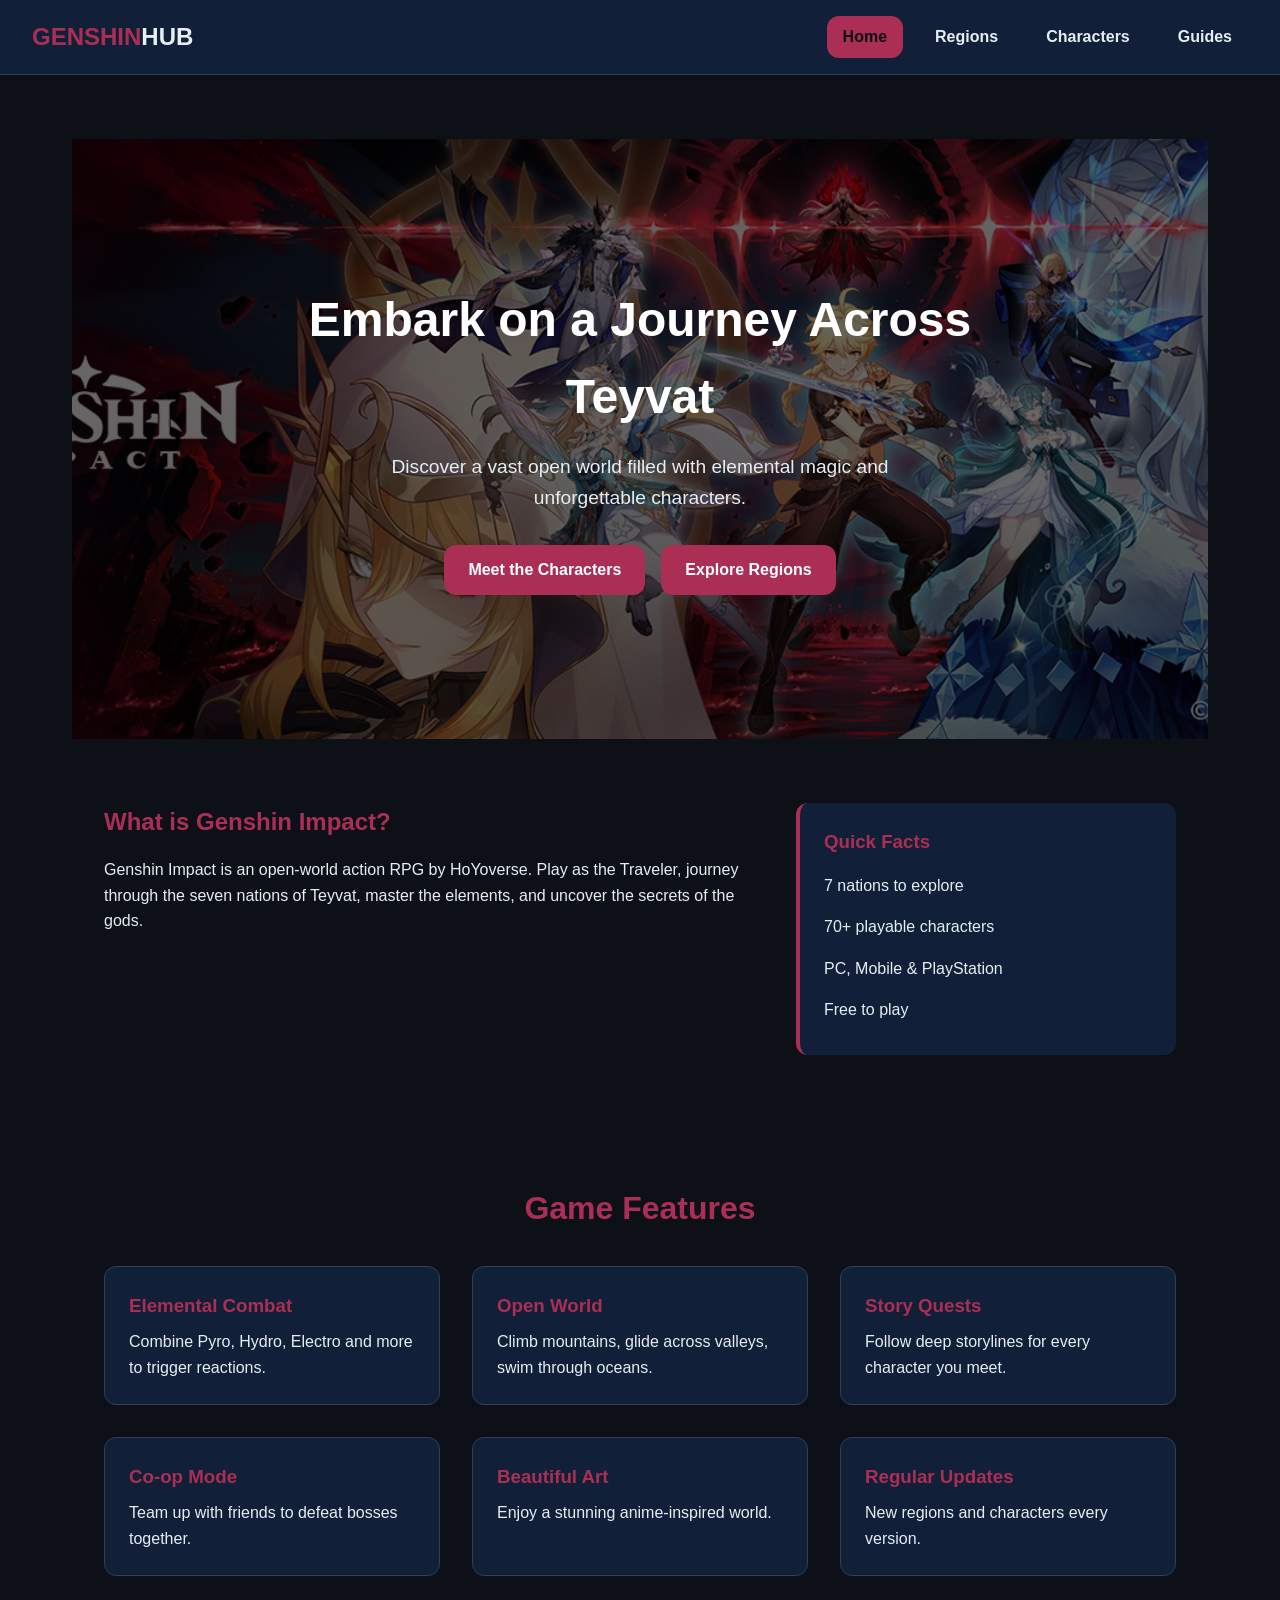
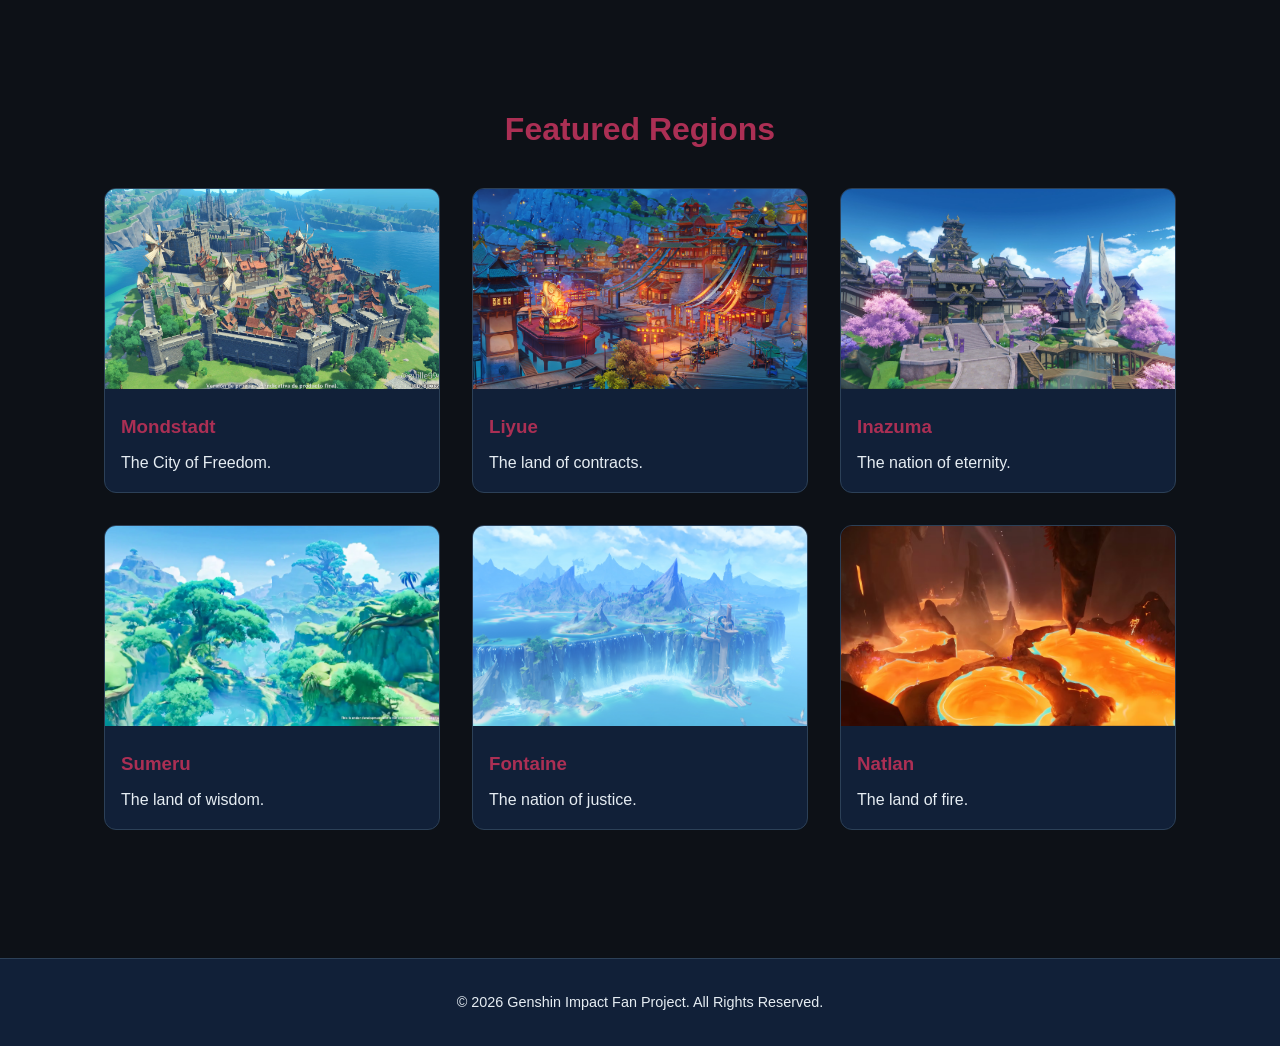
==== commit 5268c576: "Update my page" ====
--- a/index.html
+++ b/index.html
@@ -23,7 +23,7 @@
 
   <main>
 
-   
+    <!-- SECTION 1: HERO (Flexbox) -->
     <section class="hero">
       <img src="images/banner.jpeg" alt="Genshin Impact characters together" class="hero-img" />
       <div class="hero-content">
@@ -36,7 +36,7 @@
       </div>
     </section>
 
-   
+    <!-- SECTION 2: INTRO (Article + Aside) -->
     <section class="intro">
       <article>
         <h2>What is Genshin Impact?</h2>
@@ -57,76 +57,77 @@
       </aside>
     </section>
 
-
+    <!-- SECTION 3: FEATURES (Grid — 6 items) -->
     <section class="features">
       <h2>Game Features</h2>
       <div class="features-grid">
-        <article class="card">
+        <article class="feature-card">
           <h3>Elemental Combat</h3>
           <p>Combine Pyro, Hydro, Electro and more to trigger reactions.</p>
         </article>
-        <article class="card">
+        <article class="feature-card">
           <h3>Open World</h3>
           <p>Climb mountains, glide across valleys, swim through oceans.</p>
         </article>
-        <article class="card">
+        <article class="feature-card">
           <h3>Story Quests</h3>
           <p>Follow deep storylines for every character you meet.</p>
         </article>
-        <article class="card">
+        <article class="feature-card">
           <h3>Co-op Mode</h3>
           <p>Team up with friends to defeat bosses together.</p>
         </article>
-        <article class="card">
+        <article class="feature-card">
           <h3>Beautiful Art</h3>
           <p>Enjoy a stunning anime-inspired world.</p>
         </article>
-        <article class="card">
+        <article class="feature-card">
           <h3>Regular Updates</h3>
           <p>New regions and characters every version.</p>
         </article>
       </div>
     </section>
 
-    <section class="regions">
+    <!-- SECTION 4: HOME REGIONS (Grid — 6 items) -->
+    <section class="home-regions">
       <h2>Featured Regions</h2>
-      <div class="regions-grid">
-        <figure class="region-card">
+      <div class="home-regions-grid">
+        <figure class="home-region-card">
           <img src="images/mondstadt.png" alt="Mondstadt city" />
           <figcaption>
             <h3>Mondstadt</h3>
             <p>The City of Freedom.</p>
           </figcaption>
         </figure>
-        <figure class="region-card">
+        <figure class="home-region-card">
           <img src="images/liyue.jpg" alt="Liyue harbor" />
           <figcaption>
             <h3>Liyue</h3>
             <p>The land of contracts.</p>
           </figcaption>
         </figure>
-        <figure class="region-card">
+        <figure class="home-region-card">
           <img src="images/inazuma.jpg" alt="Inazuma islands" />
           <figcaption>
             <h3>Inazuma</h3>
             <p>The nation of eternity.</p>
           </figcaption>
         </figure>
-        <figure class="region-card">
+        <figure class="home-region-card">
           <img src="images/sumeru.jpg" alt="Sumeru rainforest" />
           <figcaption>
             <h3>Sumeru</h3>
             <p>The land of wisdom.</p>
           </figcaption>
         </figure>
-        <figure class="region-card">
+        <figure class="home-region-card">
           <img src="images/fontaine.jpg" alt="Fontaine canals" />
           <figcaption>
             <h3>Fontaine</h3>
             <p>The nation of justice.</p>
           </figcaption>
         </figure>
-        <figure class="region-card">
+        <figure class="home-region-card">
           <img src="images/natlan.jpg" alt="Natlan volcanoes" />
           <figcaption>
             <h3>Natlan</h3>
--- a/css/style.css
+++ b/css/style.css
@@ -366,3 +366,193 @@
 .faq p {
     line-height: 1.5;
 }
+
+
+/* HOME PAGE  */
+
+/* HERO (Flexbox #1) */
+.hero {
+  position: relative;
+  max-height: 600px;
+  overflow: hidden;
+}
+
+.hero-img {
+  width: 100%;
+  height: 600px;
+  object-fit: cover;
+  filter: brightness(0.4);
+}
+
+.hero-content {
+  position: absolute;
+  inset: 0;
+  display: flex;
+  flex-direction: column;
+  justify-content: center;
+  align-items: center;
+  text-align: center;
+  padding: 2rem;
+}
+
+.hero-content h1 {
+  font-size: 3rem;
+  color: #fff;
+  margin-bottom: 1rem;
+  max-width: 800px;
+}
+
+.hero-content p {
+  font-size: 1.2rem;
+  max-width: 600px;
+  margin-bottom: 2rem;
+  color: #e6edf3;
+}
+
+/* HERO BUTTONS (Flexbox #2) */
+.hero-buttons {
+  display: flex;
+  gap: 1rem;
+  flex-wrap: wrap;
+  justify-content: center;
+}
+
+.btn {
+  display: inline-block;
+  padding: 0.75rem 1.5rem;
+  border-radius: 12px;
+  font-weight: bold;
+  background: #ab2f54;
+  color: #fff;
+  text-decoration: none;
+  transition: background 0.3s ease;
+}
+
+.btn:hover,
+.btn:focus {
+  background: #4a9eff;
+  color: #fff;
+}
+
+/* INTRO SECTION (Flexbox #3) */
+.intro {
+  display: flex;
+  gap: 2rem;
+  padding: 4rem 2rem;
+  max-width: 1200px;
+  margin: 0 auto;
+  flex-wrap: wrap;
+}
+
+.intro article {
+  flex: 2 1 400px;
+}
+
+.intro article h2 {
+  color: #ab2f54;
+  margin-bottom: 1rem;
+}
+
+.intro aside {
+  flex: 1 1 250px;
+  background-color: #112038;
+  padding: 1.5rem;
+  border-radius: 12px;
+  border-left: 4px solid #ab2f54;
+}
+
+.intro aside h3 {
+  color: #ab2f54;
+  margin-bottom: 0.5rem;
+}
+
+.intro ul {
+  list-style: none;
+  margin-top: 0.5rem;
+}
+
+.intro li {
+  padding: 0.5rem 0;
+}
+
+/* FEATURES GRID (Grid #1 — 6 items) */
+.features {
+  padding: 4rem 2rem;
+  max-width: 1200px;
+  margin: 0 auto;
+}
+
+.features h2 {
+  text-align: center;
+  margin-bottom: 2rem;
+  color: #ab2f54;
+  font-size: 2rem;
+}
+
+.features-grid {
+  display: grid;
+  grid-template-columns: repeat(auto-fit, minmax(250px, 1fr));
+  gap: 2rem;
+}
+
+.feature-card {
+  background-color: #112038;
+  padding: 1.5rem;
+  border-radius: 12px;
+  border: 1px solid #2c4057;
+}
+
+.feature-card h3 {
+  color: #ab2f54;
+  margin-bottom: 0.5rem;
+}
+
+.feature-card p {
+  color: #e6edf3;
+}
+
+/* HOME REGIONS GRID (Grid #2 — 6 items) */
+.home-regions {
+  padding: 4rem 2rem;
+  max-width: 1200px;
+  margin: 0 auto;
+}
+
+.home-regions h2 {
+  text-align: center;
+  margin-bottom: 2rem;
+  color: #ab2f54;
+  font-size: 2rem;
+}
+
+.home-regions-grid {
+  display: grid;
+  grid-template-columns: repeat(auto-fit, minmax(280px, 1fr));
+  gap: 2rem;
+}
+
+.home-region-card {
+  background-color: #112038;
+  border-radius: 12px;
+  overflow: hidden;
+  border: 1px solid #2c4057;
+}
+
+.home-region-card img {
+  width: 100%;
+  height: 200px;
+  object-fit: cover;
+}
+
+.home-region-card figcaption {
+  padding: 1rem;
+}
+
+.home-region-card h3 {
+  color: #ab2f54;
+  margin-bottom: 0.5rem;
+}
+
+.home-region-card p {
+  color: #e6edf3;
+}
--- a/css/responsive.css
+++ b/css/responsive.css
@@ -1,4 +1,5 @@
-/*home*/
+/*HOME PAGE*/
+
 @media (max-width: 900px) {
   .hero-content h1 { font-size: 2.2rem; }
   .hero-img { height: 450px; }
@@ -6,12 +7,10 @@
 }
 
 @media (max-width: 600px) {
-  .site-header { flex-direction: column; align-items: flex-start; }
-  .nav-list { flex-direction: column; width: 100%; }
   .hero-content h1 { font-size: 1.6rem; }
   .hero-img { height: 350px; }
   .hero-buttons { flex-direction: column; width: 100%; }
   .btn { width: 100%; text-align: center; }
-  .features-grid, .regions-grid { grid-template-columns: 1fr; }
-}
-/*home*/+  .features-grid,
+  .home-regions-grid { grid-template-columns: 1fr; }
+}
